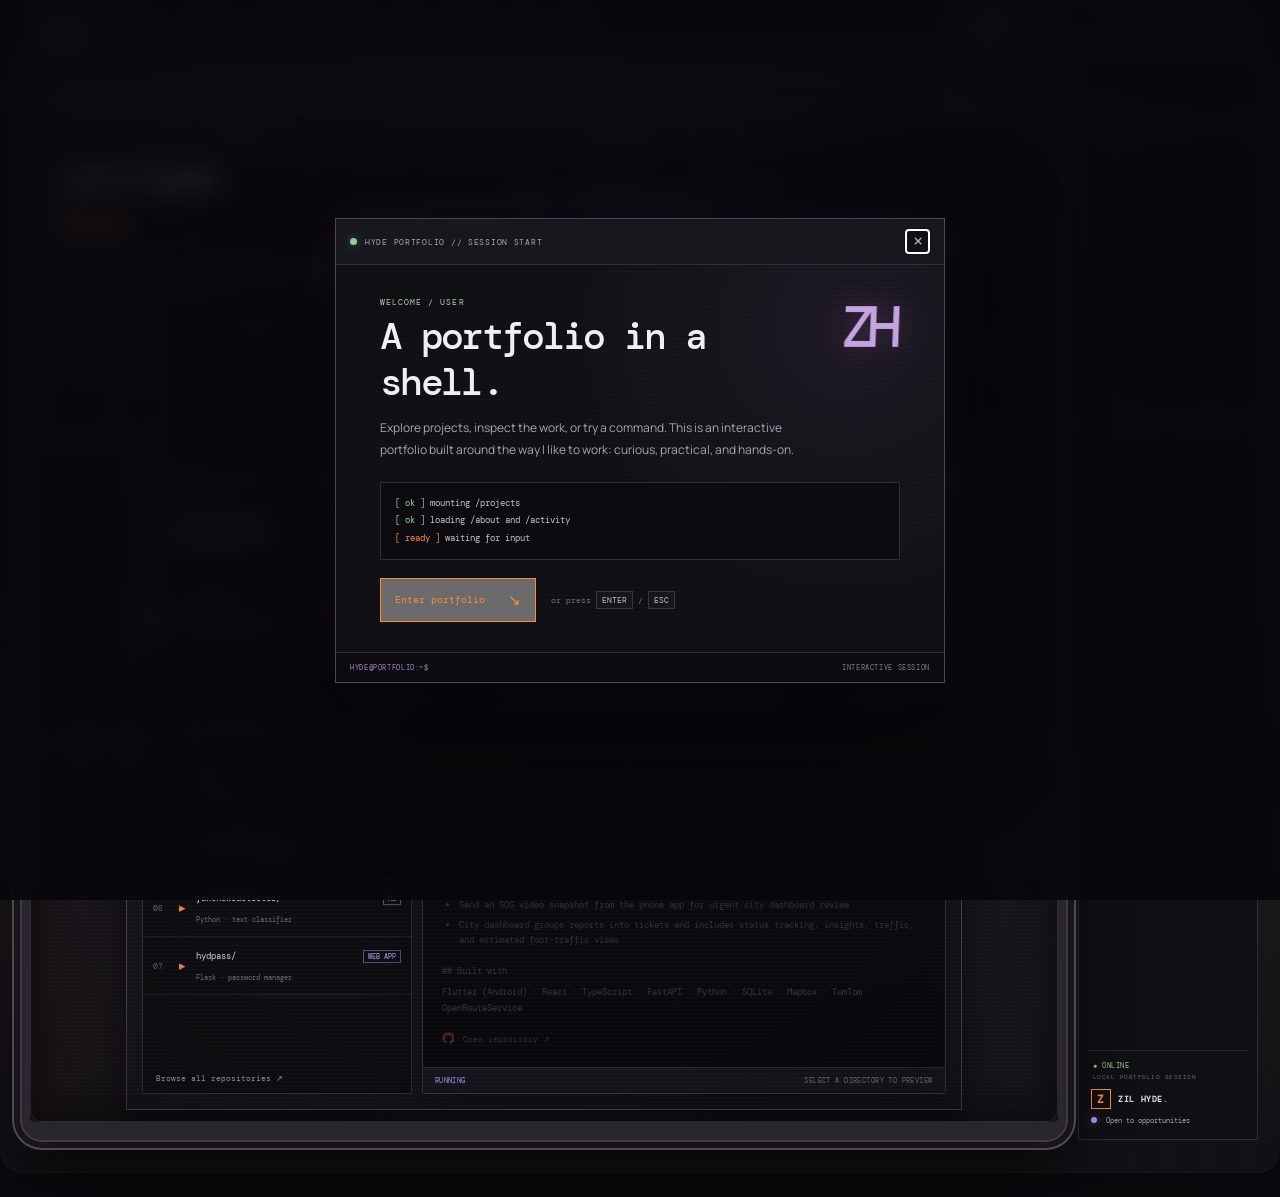
==== index.html @ 54b75648 "main rename to index for github pages" ====
<!doctype html>
<html lang="en" data-theme="dark">
<head>
  <meta charset="utf-8">
  <meta name="viewport" content="width=device-width, initial-scale=1">
  <meta name="theme-color" content="#0b0b0f">
  <meta name="description" content="Zil Hyde Buenaventura is a student software developer in the Philippines, building useful tools and thoughtful digital experiences.">
  <title>Zil Hyde Buenaventura</title>
  <link rel="icon" href="data:image/svg+xml,%3Csvg xmlns='http://www.w3.org/2000/svg' viewBox='0 0 100 100'%3E%3Crect width='100' height='100' rx='18' fill='%23ff8a3d'/%3E%3Ctext x='50' y='68' font-size='56' text-anchor='middle' font-family='Arial' font-weight='700' fill='%230b0b0f'%3EZ%3C/text%3E%3C/svg%3E">
  <link rel="preconnect" href="https://fonts.googleapis.com">
  <link rel="preconnect" href="https://fonts.gstatic.com" crossorigin>
  <script>try{const savedTheme=localStorage.getItem('hyde-theme');if(savedTheme==='light'||savedTheme==='dark')document.documentElement.dataset.theme=savedTheme;}catch{}</script>
  <link href="https://fonts.googleapis.com/css2?family=DM+Mono:wght@400;500&family=Manrope:wght@400;500;600;700;800&display=swap" rel="stylesheet">
  <link rel="stylesheet" href="styles.css">
  <script src="main.js" defer></script>
</head>
<body>
  <div class="grain" aria-hidden="true"></div>
  <div class="pointer-glow" aria-hidden="true"></div>
  <div class="custom-cursor cursor-outside" id="cursor-outside" aria-hidden="true"><span class="cursor-shape">+</span></div>
  <div class="custom-cursor cursor-inside" id="cursor-inside" aria-hidden="true"><span class="cursor-shape"></span></div>
  <div class="interaction-fx" id="interaction-fx" aria-hidden="true"></div>
  <section class="boot-overlay" id="boot-intro" hidden role="dialog" aria-modal="true" aria-labelledby="boot-title" aria-describedby="boot-copy">
    <div class="boot-card">
      <div class="boot-bar"><span><i></i> HYDE PORTFOLIO // SESSION START</span><button class="boot-close" type="button" data-dismiss-intro aria-label="Close intro">×</button></div>
      <div class="boot-body">
        <div class="boot-mark" aria-hidden="true">ZH</div>
        <p class="boot-overline">WELCOME / USER</p>
        <h1 id="boot-title">A portfolio in a shell.</h1>
        <p id="boot-copy">Explore projects, inspect the work, or try a command. This is an interactive portfolio built around the way I like to work: curious, practical, and hands-on.</p>
        <div class="boot-log" aria-live="polite"><p><span>[ ok ]</span> mounting /projects</p><p><span>[ ok ]</span> loading /about and /activity</p><p><span>[ ready ]</span> waiting for input</p></div>
        <div class="boot-actions"><button class="button button-primary" type="button" data-dismiss-intro>Enter portfolio <span class="arrow">↘</span></button><span>or press <kbd>ENTER</kbd> / <kbd>ESC</kbd></span></div>
      </div>
      <div class="boot-footer"><span>HYDE@PORTFOLIO:~$</span><span>INTERACTIVE SESSION</span></div>
    </div>
  </section>
  <main id="home">
    <div class="desktop-view" id="desktop-view" tabindex="0">
      <div class="desktop-dock">
        <div class="desktop-workspaces" role="group" aria-label="Desktop workspaces"><button type="button" class="desktop-workspace active" data-desktop-space="home" aria-keyshortcuts="1" aria-pressed="true">1 <span>HOME</span></button><button type="button" class="desktop-workspace" data-desktop-space="profile" aria-keyshortcuts="2" aria-pressed="false">2 <span>PROFILE</span></button><button type="button" class="desktop-workspace" data-desktop-space="contact" aria-keyshortcuts="3" aria-pressed="false">3 <span>CONTACT</span></button></div>
        <button class="shortcut-search" type="button" data-open-launcher aria-keyshortcuts="Space" aria-label="Search and open a window (Space)"><kbd>SPACE</kbd><span>SEARCH</span></button>
        <span class="desktop-key-hint" aria-label="Keyboard shortcuts: Space searches windows, arrow keys focus, Q closes, F toggles full-screen focus, comma changes theme, equals or plus widens, minus narrows">SPACE SEARCH · ARROWS FOCUS · Q CLOSE · F FULLSCREEN · , THEME · =/+ WIDTH</span>
        <div class="desktop-taskbar" id="desktop-taskbar" aria-label="Open windows"></div>
        <span class="desktop-clock"><span class="dock-led"></span> HYDE@PORTFOLIO</span>
      </div>
      <div class="desktop-layout">
        <div class="desktop-canvas" data-desktop-space="home" data-layout="overview" role="region" aria-label="Desktop screen. Use arrow keys to focus windows, Space to search, Q to close, F to focus, comma to change theme, and plus or minus to resize.">
          <section class="desktop-window window-home focused" data-window="home" data-space="home"><header class="window-bar"><span>▣ ~/about.txt</span><span class="window-controls"><button type="button" data-window-action="minimize" aria-label="Minimize home window">−</button><button type="button" data-window-action="close" aria-label="Close home window">×</button></span></header><div class="window-content" data-mount="home"></div></section>
          <section class="desktop-window window-terminal" data-window="terminal" data-space="home"><header class="window-bar"><span>▣ zsh — portfolio</span><span class="window-controls"><button type="button" data-window-action="minimize" aria-label="Minimize terminal window">−</button><button type="button" data-window-action="close" aria-label="Close terminal window">×</button></span></header><div class="window-content" data-mount="terminal"></div></section>
          <section class="desktop-window window-projects" data-window="projects" data-space="home"><header class="window-bar"><span>▣ ~/projects/</span><span class="window-controls"><button type="button" data-window-action="minimize" aria-label="Minimize projects window">−</button><button type="button" data-window-action="close" aria-label="Close projects window">×</button></span></header><div class="window-content" data-mount="projects"></div></section>
          <section class="desktop-window window-profile" data-window="profile" data-space="profile"><header class="window-bar"><span>▣ ~/education.log</span><span class="window-controls"><button type="button" data-window-action="minimize" aria-label="Minimize profile window">−</button><button type="button" data-window-action="close" aria-label="Close profile window">×</button></span></header><div class="window-content" data-mount="profile"></div><div class="window-content window-tools" data-mount="tools"></div></section>
          <section class="desktop-window window-activity" data-window="activity" data-space="profile"><header class="window-bar"><span>▣ github --activity</span><span class="window-controls"><button type="button" data-window-action="minimize" aria-label="Minimize activity window">−</button><button type="button" data-window-action="close" aria-label="Close activity window">×</button></span></header><div class="window-content" data-mount="activity"></div></section>
          <section class="desktop-window window-contact" data-window="contact" data-space="contact"><header class="window-bar"><span>▣ ./contact.sh</span><span class="window-controls"><button type="button" data-window-action="minimize" aria-label="Minimize contact window">−</button><button type="button" data-window-action="close" aria-label="Close contact window">×</button></span></header><div class="window-content contact-window-content"><div class="contact-screen"><div class="contact-screen-body"><p class="contact-prompt"><span>hyde@portfolio</span><b>:</b><i>~</i><b>$</b> ./contact.sh</p><span class="contact-label">GET IN TOUCH / 01</span><h2>Have something<br>in <em>mind?</em></h2><p class="contact-intro">Have a project, question, or opportunity in mind? Send me a note.</p><a class="contact-email" href="mailto:zillyhyde.games@gmail.com"><span class="contact-email-icon" aria-hidden="true">@</span><span><strong>Say hello</strong><small>zillyhyde.games@gmail.com</small></span><span class="contact-email-arrow" aria-hidden="true">↗</span></a><div class="contact-links"><a href="mailto:zillyhyde.games@gmail.com">EMAIL <span>↗</span></a><a href="https://github.com/Hyde12" target="_blank" rel="noreferrer">GITHUB <span>↗</span></a></div><div class="contact-status"><span><i></i> AVAILABLE FOR OPPORTUNITIES</span><span>PHILIPPINES · UTC+8</span></div></div></div></div></section>
          <section class="window-launcher" id="window-launcher" hidden role="dialog" aria-modal="true" aria-labelledby="launcher-title" aria-describedby="launcher-help"><div class="launcher-heading"><span id="launcher-title">OPEN WINDOW</span><button type="button" data-close-launcher aria-label="Close window search">×</button></div><label class="launcher-search-wrap"><span aria-hidden="true">⌕</span><input id="window-search" type="search" placeholder="Search windows…" autocomplete="off" aria-controls="launcher-options" aria-activedescendant=""></label><p class="launcher-help" id="launcher-help">Type to filter · ↑↓ select · Enter open · Esc close</p><div class="launcher-options" id="launcher-options" role="listbox" aria-label="Portfolio windows"></div><p class="launcher-shortcuts">ARROWS focus · Q close · F focus · , theme · +/- width</p></section>
          <canvas class="crt-refresh" id="crt-refresh" aria-hidden="true"></canvas>
        </div>
        <aside class="desktop-rail" aria-label="Session, windows, and settings"><div class="rail-heading">SESSION <span>3</span></div><div class="session-status"><i></i> hyde-portfolio <small>ACTIVE</small></div><div class="rail-heading">WINDOWS <span>6</span></div><button type="button" data-open-window="home">▤ about.txt</button><button type="button" data-open-window="terminal">▣ terminal</button><button type="button" data-open-window="projects">▸ projects/</button><button type="button" data-open-window="profile">▤ education.log</button><button type="button" data-open-window="activity">▤ activity.json</button><button type="button" data-open-window="contact">▤ contact.sh</button><div class="rail-heading settings-heading">SETTINGS</div><a class="wordmark rail-wordmark" href="#home" aria-label="Zil Hyde Buenaventura, home"><span class="wordmark-mark">Z</span><span>ZIL HYDE<span class="wordmark-dot">.</span></span></a><a class="availability rail-availability" href="mailto:zillyhyde.games@gmail.com"><span class="status-dot"></span> Open to opportunities</a><div class="rail-controls"><button class="replay-intro" id="replay-intro" type="button" aria-label="Replay portfolio intro"><span aria-hidden="true">↻</span><span>INTRO</span></button><button class="theme-toggle" id="theme-toggle" type="button" aria-label="Toggle light theme" aria-pressed="false"><span class="theme-toggle-icon" aria-hidden="true">◐</span><span class="theme-toggle-label">LIGHT</span></button></div><span class="rail-machine"><span>● ONLINE</span><small>LOCAL PORTFOLIO SESSION</small></span></aside>
      </div>
      <nav class="mobile-pane-dock desktop-mobile-dock" aria-label="Choose window and settings"><button type="button" data-open-window="home">HOME</button><button type="button" data-open-window="terminal">SHELL</button><button type="button" data-open-window="projects">WORK</button><button type="button" data-open-window="profile">ABOUT</button><button type="button" data-open-window="activity">GITHUB</button><button type="button" data-open-window="contact">CONTACT</button></nav>
    </div>

    <div id="content-bank" hidden>
    <section class="hero page-wrap">
      <div class="hero-copy">
        <div class="eyebrow"><span class="eyebrow-line"></span> STUDENT DEVELOPER <span class="eyebrow-sep">/</span> PHILIPPINES</div>
        <h1 class="hero-title" aria-label="I am Hyde. I build software, solve problems, and keep learning."><span>I am Hyde,</span><br><span>I <span class="typing-slot"><span class="typing-reserve" aria-hidden="true">solve practical problems</span><span class="rotating-phrase" aria-hidden="true"><span class="rotating-text">build software</span><span class="type-caret">▌</span></span></span></span></h1>
        <p class="hero-description">I’m a student developer in the Philippines, exploring different areas of software development. I work with Rust and web technologies, and contribute to Lakad, a safer walking project for Makati.</p>
        <div class="hero-actions"><a class="button button-primary" href="#work">Explore my work <span class="arrow">↘</span></a><a class="text-link" href="https://github.com/Hyde12" target="_blank" rel="noreferrer">GitHub profile <span>↗</span></a></div>
        <div class="hero-meta"><span>BASED IN THE PHILIPPINES</span><span class="meta-rule"></span><span>ALWAYS LEARNING<span class="blink">_</span></span></div>
      </div>
      <div class="hero-terminal" aria-label="Interactive portfolio terminal">
        <div class="terminal-titlebar"><span class="window-lights"><i></i><i></i><i></i></span><span>HYDE TERMINAL · click the prompt to type</span><span class="terminal-lock">●</span></div>
        <div class="terminal-content">
          <div class="interactive-terminal-output" id="terminal-output" role="log" aria-live="polite"><div class="terminal-entry"><p><span class="prompt">hyde@portfolio</span><span class="punct">:</span><span class="path">~</span><span class="punct">$</span> cat about.txt</p><pre>Zil Hyde Buenaventura
Student developer · Philippines
I build software across different areas, from Rust tools to collaborative projects like Lakad.</pre></div><div class="terminal-entry"><p><span class="prompt">hyde@portfolio</span><span class="punct">:</span><span class="path">~</span><span class="punct">$</span> help</p><pre>help                 show commands
ls [directory]      list files
cd &lt;directory&gt;      change directory
cat &lt;file&gt;          read a file
cargo run / npm run preview a project</pre></div></div>
          <form class="terminal-command-form" id="terminal-form"><label class="terminal-prompt" for="terminal-input"><span class="prompt">hyde@portfolio</span><span class="punct">:</span><span class="path" id="terminal-cwd">~</span><span class="punct">$</span></label><input id="terminal-input" name="command" type="text" aria-label="Terminal command" placeholder="try: ls projects" autocomplete="off" autocapitalize="off" spellcheck="false"><button type="submit">ENTER ↵</button></form>
          <div class="terminal-shortcuts"><span>TRY:</span><button type="button" data-terminal-command="ls projects">ls projects</button><button type="button" data-terminal-command="cat README.md">cat README.md</button></div>
          <div class="terminal-status"><span><i></i> READY FOR INPUT</span><span>SIMULATED SHELL · UTC+8</span></div>
        </div>
      </div>
      <div class="scroll-cue"><span class="scroll-line"></span> SCROLL TO EXPLORE</div>
    </section>

    <section class="work-section page-wrap" id="work">
      <div class="section-heading reveal"><div><div class="eyebrow"><span class="eyebrow-line"></span> FILE SYSTEM / WORK</div><h2>~/projects<span class="accent-period">/</span></h2></div><div class="section-count">07 ENTRIES</div></div>
      <div class="project-workspace reveal">
        <aside class="project-selector" aria-label="Project selector">
          <div class="selector-title"><span class="selector-command">$ ls ~/projects/</span><span>7 items</span></div>
          <button class="project-option selected" type="button" aria-pressed="true" data-project="Lakad" data-folder="lakad" data-command="cat README.md" data-kicker="WINNING TEAM PROJECT · SMART URBAN LIVING HACKATHON · OCT 6–7, 2026" data-summary="Built with Team Lakad Kinetic Development at iACADEMY MPH. Lakad makes walking around Makati safer and helps the city turn reports into trackable action." data-highlights="WINNER — Poland–Philippines IT Summit|Team Lakad Kinetic Development contributor|Compare Fastest, Walkable, and Accessible routes that avoid reported hazards and accessibility barriers|Report street hazards with a geotagged photo, direction, and note; the server blurs faces before saving|Send an SOS video snapshot from the phone app for urgent city dashboard review|City dashboard groups reports into tickets and includes status tracking, insights, traffic, and estimated foot-traffic views" data-stack="Flutter (Android) · React · TypeScript · FastAPI · Python · SQLite · Mapbox · TomTom · OpenRouteService" data-link="https://github.com/garcieee/LKD">
            <span class="option-index">01</span><span class="folder-icon">▸</span><span class="option-name">lakad/</span><span class="option-badge winner-badge">WINNER</span><small>team project · Makati</small>
          </button>
          <button class="project-option" type="button" aria-pressed="false" data-project="Gravily" data-folder="gravily-file-manager" data-command="cargo run" data-kicker="PERSONAL PROJECT · RUST / RATATUI" data-summary="A fast, keyboard-driven file manager designed to make common file operations feel at home in a terminal." data-highlights="Built in Rust using the Ratatui terminal UI library|Designed around keyboard-driven navigation|A practical exploration of terminal interfaces and file-system workflows" data-stack="Rust · Ratatui · Terminal UI" data-link="https://github.com/Hyde12/gravily-file-manager"><span class="option-index">02</span><span class="folder-icon">▸</span><span class="option-name">gravily-file-manager/</span><span class="option-badge purple-badge">TUI</span><small>Rust · terminal UI</small></button>
          <button class="project-option" type="button" aria-pressed="false" data-project="Game Boy Emulator" data-folder="gameboy-emulator" data-command="cargo run" data-kicker="PERSONAL PROJECT · RUST · 2026" data-summary="A hands-on study of the Game Boy through an emulator implementation, following CPU instructions and hardware timing." data-highlights="Implements the CPU fetch and decode cycle|Explores memory bus reads and writes, interrupts, and register behavior|Synchronizes hardware work through T-cycles" data-stack="Rust · Emulation · Computer Architecture" data-link="https://github.com/Hyde12/gameboy-emulator"><span class="option-index">03</span><span class="folder-icon">▸</span><span class="option-name">gameboy-emulator/</span><span class="option-badge red-badge">EMULATOR</span><small>Rust · CPU and hardware</small></button>
          <button class="project-option" type="button" aria-pressed="false" data-project="CHIP-8 Emulator" data-folder="chip8_emulator_rust" data-command="ls desktop/" data-kicker="PERSONAL PROJECT · RUST · 2026" data-summary="A small but complete emulator project, split into the CHIP-8 core and a desktop application." data-highlights="Separates emulator logic into a chip8_core module|Includes a desktop application|Includes ROMs for trying out the emulator" data-stack="Rust · Emulation · Desktop App" data-link="https://github.com/Hyde12/chip8_emulator_rust"><span class="option-index">04</span><span class="folder-icon">▸</span><span class="option-name">chip8_emulator_rust/</span><span class="option-badge red-badge">EMULATOR</span><small>Rust · CHIP-8 desktop app</small></button>
          <button class="project-option" type="button" aria-pressed="false" data-project="Linux Shell" data-folder="linux-shell-with-rust" data-command="cargo run" data-kicker="PERSONAL PROJECT · RUST · 2024" data-summary="A small command-line shell built from scratch in Rust." data-highlights="Built from scratch in Rust|A hands-on Linux shell project|Explores systems programming" data-stack="Rust · Linux · Systems Programming" data-link="https://github.com/Hyde12/linux-shell-with-rust"><span class="option-index">05</span><span class="folder-icon">▸</span><span class="option-name">linux-shell-with-rust/</span><span class="option-badge purple-badge">CLI</span><small>Rust · systems programming</small></button>
          <button class="project-option" type="button" aria-pressed="false" data-project="Fake News Detector" data-folder="fakenewsdetector" data-command="python app.py" data-kicker="PERSONAL PROJECT · PYTHON · 2024" data-summary="A small machine-learning experiment that classifies news text as potentially fake or real." data-highlights="Uses a Naive Bayes classifier|Learns from text data|Built as an introduction to practical machine learning" data-stack="Python · Naive Bayes · Text Classification" data-link="https://github.com/Hyde12/fakenewsdetector"><span class="option-index">06</span><span class="folder-icon">▸</span><span class="option-name">fakenewsdetector/</span><span class="option-badge purple-badge">ML</span><small>Python · text classifier</small></button>
          <button class="project-option" type="button" aria-pressed="false" data-project="HydPass" data-folder="hydpass" data-command="xdg-open https://hydpass.onrender.com" data-kicker="CS50 FINAL PROJECT · 2022" data-summary="An all-in-one password manager built as the final project for Harvard’s CS50 Introduction to Computer Science course." data-highlights="A full web application built with Flask|Stores and manages password entries|Created as a capstone to the CS50 course" data-stack="Python · Flask · SQL · HTML · CSS" data-link="https://hydpass.onrender.com/"><span class="option-index">07</span><span class="folder-icon">▸</span><span class="option-name">hydpass/</span><span class="option-badge purple-badge">WEB APP</span><small>Flask · password manager</small></button>
          <a class="all-repos" href="https://github.com/Hyde12?tab=repositories" target="_blank" rel="noreferrer">Browse all repositories <span>↗</span></a>
        </aside>
        <section class="project-console" aria-label="Project terminal preview">
          <div class="terminal-titlebar"><span class="window-lights"><i></i><i></i><i></i></span><span class="console-path">zsh — zil@portfolio: ~/projects/lakad</span><span class="terminal-lock">●</span></div>
          <div class="console-screen">
            <div class="console-command"><span class="prompt">zil@portfolio</span><span class="punct">:</span><span class="path">~/projects/lakad</span><span class="punct">$</span> <span class="typed-command">cat README.md</span><span class="command-caret">▌</span></div>
            <div class="console-readme" aria-live="polite">
              <p class="readme-kicker"># <span>WINNING TEAM PROJECT · SMART URBAN LIVING HACKATHON · OCT 6–7, 2026</span></p>
              <h3 class="readme-title">Lakad</h3>
              <p class="readme-summary">Built with Team Lakad Kinetic Development at iACADEMY MPH. Lakad makes walking around Makati safer and helps the city turn reports into trackable action.</p>
              <h4>## Highlights</h4><ul class="readme-highlights"><li>WINNER — Poland–Philippines IT Summit</li><li>Team Lakad Kinetic Development contributor</li><li>Compares Fastest, Walkable, and Accessible routes that avoid hazards and accessibility barriers</li><li>Geotagged reports, face blurring, and an SOS video flow</li><li>City dashboard groups reports into trackable tickets with insights and traffic views</li></ul>
              <h4>## Built with</h4><p class="readme-stack">Flutter (Android) · React · TypeScript · FastAPI · Python · SQLite · Mapbox · TomTom · OpenRouteService</p>
              <a class="readme-link" href="https://github.com/garcieee/LKD" target="_blank" rel="noreferrer"><svg class="github-link-icon" aria-hidden="true" viewBox="0 0 24 24"><path fill="currentColor" d="M12 .9a11.1 11.1 0 0 0-3.51 21.63c.55.1.76-.24.76-.54v-2.08c-3.1.67-3.76-1.32-3.76-1.32-.5-1.28-1.24-1.62-1.24-1.62-1.01-.69.08-.68.08-.68 1.12.08 1.71 1.15 1.71 1.15 1 .1.37 2.72 4.07 1.92.1-.72.39-1.21.7-1.49-2.47-.28-5.06-1.24-5.06-5.52 0-1.22.44-2.21 1.15-2.99-.12-.29-.5-1.42.11-2.95 0 0 .94-.3 3.05 1.14a10.6 10.6 0 0 1 5.55 0c2.11-1.44 3.05-1.14 3.05-1.14.61 1.53.23 2.66.11 2.95.72.78 1.15 1.77 1.15 2.99 0 4.29-2.6 5.24-5.08 5.52.4.35.75 1.03.75 2.08v3.09c0 .3.2.65.77.54A11.1 11.1 0 0 0 12 .9Z"/></svg> Open repository <span>↗</span></a>
            </div>
          </div>
          <div class="terminal-footer"><span class="console-status">READY</span><span>SELECT A DIRECTORY TO PREVIEW</span></div>
        </section>
      </div>
    </section>

    <section class="about-section page-wrap" id="about">
      <div class="section-heading reveal"><div><div class="eyebrow"><span class="eyebrow-line"></span> ABOUT / PROFILE</div><h2>~/about<span class="accent-period">/</span></h2></div><div class="section-count">WHOAMI</div></div>
      <div class="about-layout">
        <div class="about-copy reveal"><p class="about-lead">I’m a student developer who likes understanding how things work, then building something with it.</p><p>I’m studying software development at iACADEMY. My projects range from Rust tools to collaborative work like Lakad.</p><div class="education-terminal"><div class="mini-terminal-heading"><span>$ education --list</span><span>2 ITEMS</span></div><div class="education-line"><span class="timeline-date">2025 — NOW</span><div><h3>iACADEMY</h3><p>Senior High School · Software Development</p></div></div><div class="education-line"><span class="timeline-date">2022</span><div><h3>CS50’s Introduction to Computer Science</h3><p>Online course · Harvard University</p></div></div></div></div>
        <div class="github-preview reveal"><div class="github-top"><img class="github-avatar" src="https://avatars.githubusercontent.com/u/119173364?v=4" alt="Hyde12 GitHub profile picture" loading="lazy"><div><span class="github-label">$ github --activity --week</span><h3>Hyde12 <span>@Hyde12</span></h3></div><a href="https://github.com/Hyde12" target="_blank" rel="noreferrer">PROFILE ↗</a></div><div class="activity-panel"><div class="pinned-label"><span>PUBLIC CONTRIBUTIONS / DAY</span><span>LAST 7 DAYS</span></div><div class="activity-chart" id="github-chart" data-state="loading" role="img" aria-label="Loading GitHub public contributions over the past 7 days"><svg class="activity-graph" viewBox="0 0 680 182" aria-hidden="true"><g class="chart-grid"><path d="M78 24H660 M78 82H660 M78 140H660"/><path d="M78 24V140 M175 24V140 M272 24V140 M369 24V140 M466 24V140 M563 24V140 M660 24V140"/><path class="chart-y-axis" d="M78 24V140 M78 140H660"/></g><g class="chart-y-labels"><text x="68" y="28">—</text><text x="68" y="86">—</text><text x="68" y="144">0</text></g><polyline class="activity-line" points="78,140 175,140 272,140 369,140 466,140 563,140 660,140"/><g class="activity-points"><circle cx="78" cy="140" r="4"/><circle cx="175" cy="140" r="4"/><circle cx="272" cy="140" r="4"/><circle cx="369" cy="140" r="4"/><circle cx="466" cy="140" r="4"/><circle cx="563" cy="140" r="4"/><circle cx="660" cy="140" r="4"/></g><g class="chart-labels"><text x="78" y="170">—</text><text x="175" y="170">—</text><text x="272" y="170">—</text><text x="369" y="170">—</text><text x="466" y="170">—</text><text x="563" y="170">—</text><text x="660" y="170">—</text></g></svg><p class="activity-note" id="activity-note">Loading public contributions…</p></div><a class="github-more" href="https://github.com/users/Hyde12/contributions" target="_blank" rel="noreferrer">View GitHub contribution history <span>↗</span></a></div></div>
      </div>
      <div class="toolkit reveal"><div class="mini-terminal-heading"><span>$ tech --list</span><span>TOOLS I USE</span></div><div class="tech-groups"><div class="tech-group"><span class="tech-category">LANGUAGES</span><div class="tech-list"><span>Rust</span><span>Python</span><span>JavaScript</span><span>C++</span></div></div><div class="tech-group"><span class="tech-category">WEB & DATA</span><div class="tech-list"><span>React</span><span>HTML / CSS</span><span>Flask</span><span>SQL</span></div></div><div class="tech-group"><span class="tech-category">APPS & TOOLS</span><div class="tech-list"><span>Flutter</span><span>Godot</span><span>Ratatui</span><span>Git</span></div></div></div></div>
    </section>

    </div>
  </main>
</body>
</html>
---- styles.css ----
:root{color-scheme:dark;--bg:#0b0b0f;--panel:#111117;--panel-2:#17171f;--line:#2a2932;--text:#eeeef2;--muted:#a09eaa;--dim:#706e7b;--orange:#ff8a3d;--purple:#b295ff;--red:#ff5e68;--mono:"DM Mono",ui-monospace,SFMono-Regular,Consolas,monospace;--sans:"Manrope",system-ui,sans-serif;--wrap:1100px}
*{box-sizing:border-box}html{scroll-behavior:smooth;scroll-padding-top:85px}body{margin:0;background:var(--bg);color:var(--text);font:14px/1.7 var(--sans);overflow-x:hidden}a{color:inherit;text-decoration:none}button{font:inherit}.grain{position:fixed;inset:0;z-index:5;pointer-events:none;opacity:.018;background-image:url("data:image/svg+xml,%3Csvg viewBox='0 0 180 180' xmlns='http://www.w3.org/2000/svg'%3E%3Cfilter id='n'%3E%3CfeTurbulence type='fractalNoise' baseFrequency='.85' numOctaves='3' stitchTiles='stitch'/%3E%3C/filter%3E%3Crect width='100%25' height='100%25' filter='url(%23n)' opacity='.5'/%3E%3C/svg%3E")}.pointer-glow{position:fixed;z-index:0;left:50%;top:50%;width:440px;height:440px;border-radius:50%;pointer-events:none;background:radial-gradient(circle,rgba(255,138,61,.065),transparent 69%);transform:translate(-50%,-50%);opacity:0;transition:opacity .2s}.site-header,.page-wrap,.footer{position:relative;width:min(var(--wrap),calc(100% - 64px));margin-inline:auto}.site-header{height:76px;display:flex;align-items:center;justify-content:space-between;border-bottom:1px solid var(--line);z-index:6}.wordmark{display:flex;align-items:center;gap:9px;font-size:11px;font-weight:800;letter-spacing:.12em}.wordmark-mark{display:grid;place-items:center;width:26px;height:26px;border:1px solid var(--orange);color:var(--orange);font:700 14px var(--mono)}.wordmark-dot{color:var(--orange)}.main-nav{display:flex;gap:34px}.main-nav a,.availability{font:10px var(--mono);color:#aaa8b2;transition:color .15s}.main-nav a:hover,.availability:hover,.footer>a:last-child:hover{color:var(--orange)}.main-nav a span{color:#65626e;font-size:8px;margin-left:4px}.availability{display:flex;gap:9px;align-items:center}.status-dot{width:7px;height:7px;background:var(--purple);border-radius:50%;box-shadow:0 0 10px #b295ff70}
.hero{min-height:550px;padding:82px 0 90px;display:grid;grid-template-columns:1fr .83fr;gap:44px;align-items:center;position:relative}.hero-copy{z-index:1}.eyebrow{display:flex;align-items:center;gap:10px;color:var(--muted);font:9px var(--mono);letter-spacing:.1em}.eyebrow-line{width:20px;height:1px;background:var(--orange)}h1,h2,h3,p{margin-top:0}h1{margin:24px 0 20px;font:600 clamp(46px,6vw,72px)/1.1 var(--sans);letter-spacing:-.07em}h1 .accent-text{color:var(--orange)}.accent-period{color:var(--orange)}.hero-description{max-width:465px;font-size:14px;color:#aaa8b2;line-height:1.9}.hero-actions{display:flex;align-items:center;gap:24px;margin-top:27px}.button{display:inline-flex;align-items:center;gap:23px;padding:11px 14px;border:1px solid var(--orange);color:var(--orange);font:10px var(--mono);transition:background .15s,color .15s}.button:hover{background:var(--orange);color:var(--bg)}.arrow{font-size:15px}.text-link{font:10px var(--mono);color:#c5c3cc}.text-link span{color:var(--purple);margin-left:5px}.hero-meta{display:flex;align-items:center;gap:13px;margin-top:56px;color:#74717f;font:8px var(--mono);letter-spacing:.08em}.meta-rule{width:26px;height:1px;background:#484650}.blink{color:var(--orange);animation:blink 1s step-end infinite}@keyframes blink{50%{opacity:0}}
.hero-terminal,.project-console{overflow:hidden;border:1px solid #38343c;background:#0e0e13;box-shadow:0 16px 55px #0005}.terminal-titlebar{height:36px;padding:0 12px;display:flex;align-items:center;gap:11px;background:#19181f;border-bottom:1px solid #302e37;color:#96929f;font:9px var(--mono)}.terminal-titlebar>span:nth-child(2){flex:1;overflow:hidden;text-overflow:ellipsis;white-space:nowrap}.window-lights{display:flex;gap:5px}.window-lights i{width:7px;height:7px;border-radius:50%;background:var(--red)}.window-lights i:nth-child(2){background:var(--orange)}.window-lights i:nth-child(3){background:var(--purple)}.terminal-lock{color:var(--purple)}.terminal-content{padding:24px 22px 14px;font:11px/1.8 var(--mono);min-height:250px}.terminal-content p{margin:0 0 8px}.prompt{color:var(--purple)}.punct{color:#9b98a5;margin-inline:3px}.path{color:var(--orange)}.terminal-output{color:#c5c2cd;padding-left:14px;margin-bottom:17px!important}.cursor-block{color:var(--orange)}.terminal-status{display:flex;justify-content:space-between;border-top:1px solid #2a2830;margin-top:23px;padding-top:9px;color:#777480;font:8px var(--mono)}.terminal-status span:first-child{color:#b4a5d8}.terminal-status i{display:inline-block;width:6px;height:6px;border-radius:50%;background:var(--purple);margin-right:5px}.scroll-cue{position:absolute;bottom:28px;left:0;display:flex;align-items:center;gap:9px;color:#777480;font:8px var(--mono);letter-spacing:.1em}.scroll-line{height:20px;width:1px;background:var(--orange)}
.work-section,.about-section{padding:70px 0 82px;border-top:1px solid var(--line)}.section-heading{display:flex;align-items:end;justify-content:space-between}.section-heading h2{margin:12px 0 0;font:500 clamp(32px,4vw,44px)/1.2 var(--mono);letter-spacing:-.08em}.section-count{padding-bottom:6px;color:#7b7885;font:9px var(--mono)}.project-workspace{display:grid;grid-template-columns:minmax(265px,.83fr) minmax(0,1.35fr);gap:16px;margin-top:25px;align-items:stretch}.project-selector{border:1px solid #33303a;background:#101015;display:flex;flex-direction:column;min-width:0}.selector-title{display:flex;justify-content:space-between;padding:11px 13px;background:#18171e;border-bottom:1px solid #302d36;color:#ccc8d2;font:8px var(--mono);letter-spacing:.08em}.selector-title span{color:#777481}.project-option{position:relative;isolation:isolate;display:grid;grid-template-columns:22px 13px minmax(0,1fr) max-content;grid-template-rows:auto auto;align-items:center;gap:1px 4px;width:100%;min-height:58px;padding:8px 10px;border:0;border-bottom:1px solid #26242c;background:transparent;text-align:left;color:#c7c4ce;cursor:pointer;transition:background .15s,border-color .15s}.project-option:after{content:"";position:absolute;inset:0;z-index:-1;pointer-events:none;background:radial-gradient(220px circle at var(--mx,50%) var(--my,50%),#ff8a3d12,transparent 80%);opacity:0;transition:opacity .15s}.project-option:hover:after{opacity:1}.project-option:hover{background:#17151b}.project-option.selected{background:#1a171c;box-shadow:inset 2px 0 var(--orange)}.option-index{grid-row:1/3;color:#686572;font:8px var(--mono)}.selected .option-index{color:var(--orange)}.folder-icon{grid-row:1/3;color:var(--orange);font:13px var(--mono);transition:transform .15s}.project-option:hover .folder-icon{transform:translateX(2px)}.option-name{overflow:hidden;text-overflow:ellipsis;white-space:nowrap;font:9px var(--mono);color:#ddd9e3}.option-badge{padding:1px 4px;border:1px solid #844b40;color:#ff897b;font:7px var(--mono)}.project-option small{grid-column:3/5;overflow:hidden;text-overflow:ellipsis;white-space:nowrap;color:#777480;font:7px var(--mono)}.all-repos{margin-top:auto;padding:10px 13px;color:#aaa6b2;font:8px var(--mono)}.all-repos span{color:var(--purple)}.all-repos:hover{color:var(--orange)}
.project-console{min-width:0;display:flex;flex-direction:column}.console-path{max-width:calc(100% - 90px)}.console-screen{display:flex;flex:1;flex-direction:column;min-height:445px;max-height:600px;overflow:auto;font:10px/1.75 var(--mono)}.console-command{position:sticky;top:0;z-index:1;padding:11px 14px;background:#101015;border-bottom:1px solid #28262e;color:#d9d6df;overflow-wrap:anywhere}.typed-command{color:#ddd9e4}.command-caret{color:var(--orange);animation:blink .9s step-end infinite}.console-readme{padding:19px 19px 23px;opacity:1;transition:opacity .2s,transform .2s}.console-readme.is-printing{opacity:.25;transform:translateY(4px)}.readme-kicker{margin:0 0 7px;color:#888491;font:8px/1.7 var(--mono)}.readme-kicker span{color:var(--orange)}.readme-title{margin:0 0 8px;color:#f0edf3;font:500 20px var(--mono)}.readme-summary{margin:0 0 17px;color:#b7b3c0;font:10px/1.85 var(--mono)}.console-readme h4{margin:16px 0 7px;color:var(--purple);font:9px var(--mono)}.readme-highlights{display:grid;gap:5px;margin:0;padding-left:17px;color:#aaa6b2;font:9px/1.7 var(--mono)}.readme-highlights li::marker{color:var(--orange)}.readme-stack{margin:0;color:#d1a8ff;font:9px/1.8 var(--mono)}.readme-link{display:inline-block;margin-top:16px;color:var(--orange);font:8px var(--mono)}.readme-link span{color:var(--purple)}.readme-link:hover{color:#ffc094}.terminal-footer{display:flex;justify-content:space-between;gap:10px;padding:8px 12px;background:#17161d;border-top:1px solid #302d36;color:#777480;font:7px var(--mono)}.console-status{color:var(--purple)}
.about-section{padding-bottom:73px}.about-layout{display:grid;grid-template-columns:.9fr 1.1fr;gap:24px;margin-top:27px}.about-copy{padding:8px 4px}.about-lead{color:#e2dfe7;font-size:17px;line-height:1.55;letter-spacing:-.03em}.about-copy>p:not(.about-lead){color:#9d9aa5;font-size:11px;line-height:1.9}.education-terminal,.github-preview,.toolkit{border:1px solid #302d36;background:#101015}.education-terminal{margin-top:22px;padding:0 12px 3px}.mini-terminal-heading{display:flex;justify-content:space-between;padding:10px 2px;border-bottom:1px solid #2b2931;color:#aaa6b2;font:8px var(--mono)}.mini-terminal-heading span:first-child{color:var(--purple)}.mini-terminal-heading span:last-child{color:#777480}.education-line{display:grid;grid-template-columns:78px 1fr;gap:12px;padding:12px 2px;border-bottom:1px solid #26242c}.education-line:last-child{border-bottom:0}.timeline-date{color:var(--orange);font:8px var(--mono)}.education-line h3{margin:0 0 2px;color:#dedbe4;font-size:10px}.education-line p{margin:0;color:#85828d;font-size:8px}.github-preview{padding:14px 15px 5px}.github-top{display:flex;align-items:center;gap:10px}.github-mark{width:34px;height:34px;border:1px solid #57505f;border-radius:50%;display:grid;place-items:center;color:var(--purple);font:9px var(--mono)}.github-top>div{flex:1}.github-label{color:#888491;font:7px var(--mono);letter-spacing:.1em}.github-top h3{margin:1px 0 0;color:#e8e5ed;font:13px var(--mono)}.github-top h3 span{color:#86828f;font-size:9px}.github-top>a{color:var(--orange);font:7px var(--mono);white-space:nowrap}.github-bio{margin:12px 0;color:#a6a2ad;font:9px var(--mono)}.pinned-label{display:flex;justify-content:space-between;padding:8px 0;border-top:1px solid #2b2931;color:#85818e;font:7px var(--mono);letter-spacing:.07em}.pinned-label span{color:var(--purple)}.repo-preview{display:grid;grid-template-columns:18px minmax(0,1fr) max-content;gap:8px;align-items:center;padding:9px 2px;border-top:1px solid #25232a}.repo-preview:hover b{color:var(--orange)}.repo-icon{color:var(--purple);font-size:15px}.repo-preview b{display:block;overflow:hidden;text-overflow:ellipsis;color:#cfcbd5;font:8px var(--mono);transition:color .15s}.repo-preview small{display:block;overflow:hidden;text-overflow:ellipsis;white-space:nowrap;color:#777480;font:7px var(--mono)}.repo-preview i{color:#a09ba9;font:7px var(--mono);font-style:normal}.github-more{display:block;padding:9px 0;border-top:1px solid #25232a;color:#aaa6b2;font:7px var(--mono)}.github-more span{color:var(--orange)}.github-more:hover{color:var(--orange)}.toolkit{margin-top:16px;padding:0 14px 13px}.tech-list{display:flex;flex-wrap:wrap;gap:7px;padding-top:12px}.tech-list span{padding:5px 8px;border:1px solid #37323e;color:#b8b3c0;font:8px var(--mono);transition:border-color .15s,color .15s}.tech-list span:hover{border-color:var(--purple);color:#d1baff}
.contact-section{padding:0 0 20px}.contact-card{position:relative;padding:35px 38px;border:1px solid #36313c;background:#111015}.contact-card h2{margin:15px 0 20px;font-size:clamp(36px,5vw,53px);line-height:1.1;letter-spacing:-.065em;font-weight:600}.contact-card .accent-text{color:var(--orange)}.contact-links{position:absolute;right:30px;bottom:30px;display:flex;gap:18px;font:8px var(--mono);color:#aaa6b1}.contact-links span{color:var(--purple);margin-left:4px}.contact-links a:hover{color:var(--orange)}.footer{height:72px;display:flex;align-items:center;justify-content:space-between;color:#74717c}.footer>span,.footer>a:last-child{font:8px var(--mono);letter-spacing:.05em}.reveal{opacity:0;transform:translateY(12px);transition:opacity .55s ease,transform .55s ease}.reveal.is-visible{opacity:1;transform:none}
@media(max-width:900px){.project-workspace{grid-template-columns:minmax(220px,.78fr) minmax(0,1.22fr);gap:11px}.project-option{grid-template-columns:18px 12px minmax(0,1fr) max-content;padding-inline:8px}.option-name{font-size:8px}.project-option small{font-size:6px}.console-screen{min-height:465px}.about-layout{grid-template-columns:1fr 1fr;gap:16px}}
@media(max-width:680px){.site-header,.page-wrap,.footer{width:calc(100% - 36px)}.site-header{height:66px}.main-nav{gap:16px}.main-nav a{font-size:9px}.main-nav a span,.availability{display:none}.hero{display:flex;flex-direction:column;align-items:stretch;gap:30px;padding:62px 0 73px;min-height:0}.hero h1{font-size:clamp(45px,12vw,66px)}.hero-description{font-size:12px}.hero-meta{margin-top:36px}.terminal-content{min-height:0}.scroll-cue{bottom:22px}.work-section,.about-section{padding:54px 0 62px}.section-heading h2{font-size:29px}.section-count{font-size:8px}.project-workspace{grid-template-columns:1fr;gap:12px}.project-selector{max-height:340px;overflow:auto}.project-option{min-height:50px;grid-template-columns:20px 13px minmax(0,1fr) max-content;padding:7px 10px}.option-name{font-size:9px}.project-option small{font-size:7px}.project-console{min-height:0}.console-screen{min-height:410px;max-height:64vh}.terminal-footer{font-size:6px}.about-layout{grid-template-columns:1fr;gap:14px}.about-copy{padding:4px 1px}.about-lead{font-size:16px}.contact-card{padding:29px 22px;min-height:250px}.contact-card h2{font-size:42px}.contact-links{position:static;margin-top:25px}.footer{height:auto;min-height:76px;flex-wrap:wrap;gap:8px;padding:15px 0}.footer>span{order:3;width:100%;text-align:center;font-size:7px}.footer>a:last-child{font-size:8px}}
@media(prefers-reduced-motion:reduce){*,*::before,*::after{scroll-behavior:auto!important;animation-duration:.01ms!important;animation-iteration-count:1!important;transition-duration:.01ms!important}.reveal{opacity:1;transform:none}.pointer-glow{display:none}}

/* Interactive shell and profile details */
.hero-title .rotating-phrase{color:var(--orange)}
.type-caret{display:inline-block;margin-left:4px;color:var(--purple);font:500 .72em var(--mono);vertical-align:.08em;animation:blink .9s step-end infinite}
.interactive-terminal-output{max-height:164px;overflow:auto;scrollbar-color:#514154 #101015;scrollbar-width:thin}
.terminal-entry>p{margin:0 0 5px;overflow-wrap:anywhere}
.terminal-entry pre{margin:0 0 11px;padding-left:14px;color:#aaa6b2;font:10px/1.7 var(--mono);white-space:pre-wrap;overflow-wrap:anywhere}
.terminal-command-form{display:flex;align-items:center;gap:7px;padding:9px 0 7px;border-top:1px solid #2a2830}
.terminal-prompt{white-space:nowrap}
.terminal-command-form input{min-width:0;flex:1;padding:0;border:0;outline:0;background:transparent;color:#eeeaf2;font:10px var(--mono);caret-color:var(--orange)}
.terminal-command-form button,.terminal-shortcuts button{padding:3px 6px;border:1px solid #403944;background:#17151c;color:var(--orange);font:8px var(--mono);cursor:pointer;transition:border-color .15s,background .15s}
.terminal-command-form button:hover,.terminal-shortcuts button:hover{border-color:var(--orange);background:#211a1b}
.terminal-shortcuts{display:flex;align-items:center;gap:6px;flex-wrap:wrap;color:#777480;font:7px var(--mono)}
.terminal-shortcuts button{color:#aaa6b2}
.terminal-status{margin-top:12px}
.project-option{grid-template-columns:22px 13px minmax(0,1fr) max-content;grid-template-rows:auto auto}
.option-badge{justify-self:center;align-self:center;text-align:center;white-space:nowrap}
.purple-badge{border-color:#665187;color:#c3aaff}
.red-badge{border-color:#82414b;color:#ff8992}
.education-line{align-items:center}
.timeline-date{text-align:center;white-space:nowrap}
.github-avatar{width:36px;height:36px;flex:none;border:1px solid #514858;border-radius:50%;object-fit:cover}
.activity-panel{margin-top:12px;border-top:1px solid #2b2931}
.activity-panel .pinned-label{border-top:0}
.contribution-graph{display:block;width:100%;height:104px;object-fit:contain;object-position:center;background:#0c0c10;border:1px solid #28252d;padding:8px;color:#8b8793;font:8px var(--mono)}
.github-more{padding:10px 0}
.tech-groups{display:grid;grid-template-columns:repeat(3,minmax(0,1fr));gap:16px;padding-top:11px}
.tech-group{min-width:0}
.tech-category{display:block;margin-bottom:2px;color:#817d8a;font:7px var(--mono);letter-spacing:.09em}
.tech-group .tech-list{gap:5px;padding-top:6px}
.tech-group .tech-list span{padding:4px 7px;font-size:7px}
@media(max-width:900px){.tech-groups{grid-template-columns:repeat(2,minmax(0,1fr));gap:12px}.tech-group:last-child{grid-column:1/-1}.contribution-graph{height:88px}}
@media(max-width:680px){.terminal-prompt .prompt{display:none}.terminal-content{padding:18px 15px 12px}.interactive-terminal-output{max-height:145px}.terminal-entry pre{font-size:9px}.project-option{grid-template-columns:20px 13px minmax(0,1fr) max-content}.option-badge{font-size:6px}.education-line{grid-template-columns:74px 1fr}.timeline-date{font-size:7px}.tech-groups{grid-template-columns:1fr 1fr}.tech-group:last-child{grid-column:1/-1}.contribution-graph{height:96px}}
@media(max-width:380px){.tech-groups{grid-template-columns:1fr}.tech-group:last-child{grid-column:auto}.terminal-shortcuts{gap:4px}}

/* Theme toggle and the modern terminal palette */
body{background:var(--bg);color:var(--text)}
.theme-toggle{display:inline-flex;align-items:center;gap:7px;padding:6px 9px;border:1px solid var(--line);background:var(--panel);color:var(--muted);font:8px var(--mono);cursor:pointer;transition:border-color .15s,color .15s,background .15s}
.theme-toggle:hover,.theme-toggle:focus-visible{border-color:var(--orange);color:var(--orange);outline:none}
.theme-toggle-icon{color:var(--purple);font-size:13px;line-height:1}
.hero-title{max-width:100%;font-family:var(--sans);letter-spacing:-.065em}
.hero-title>span{display:inline-block;white-space:nowrap}
.hero-title .rotating-phrase{display:inline-block;width:17ch;min-width:17ch;white-space:nowrap;font:500 .62em var(--mono);letter-spacing:-.04em;color:var(--orange);vertical-align:.1em}
.type-caret{color:var(--purple)}
.hero-terminal{position:relative;z-index:1}
.terminal-titlebar{font:9px var(--mono)}
.terminal-content{background:#0e0e13;color:#c5c2cd}
.terminal-entry pre{color:#aaa6b2}
.terminal-command-form{border-color:#34313b}
.terminal-command-form:focus-within{outline:1px solid var(--purple);outline-offset:2px}
.terminal-command-form input::placeholder{color:#777480;opacity:1}
.terminal-command-form button{white-space:nowrap}
.project-workspace{position:relative;z-index:1}
.project-console{position:relative}
.activity-chart{min-height:150px;padding:6px 8px;background:#0e0e13;border:1px solid #302d36}
.activity-graph{display:block;width:100%;height:130px;overflow:visible}
.chart-grid path{fill:none;stroke:#35313c;stroke-width:1;stroke-dasharray:3 5}
.activity-line{fill:none;stroke:var(--orange);stroke-width:3;stroke-linecap:round;stroke-linejoin:round;filter:drop-shadow(0 0 3px #ff8a3d77)}
.activity-points circle{fill:var(--purple);stroke:#17141c;stroke-width:2}
.chart-labels text{fill:#a09ba9;font:10px var(--mono);text-anchor:middle}
.activity-note{margin:0 0 4px;color:#c9c4ce;text-align:center;font:8px var(--mono)}
.footer{color:var(--muted)}
html[data-theme="light"]{color-scheme:light;--bg:#f2f0ec;--panel:#fffefa;--panel-2:#e9e6e0;--line:#d6d1c9;--text:#24232a;--muted:#5d5a63;--dim:#77727d;--orange:#b85d2d;--purple:#70559a;--red:#b74654}
html[data-theme="light"] body{background:var(--bg);color:var(--text)}
html[data-theme="light"] .site-header{border-color:var(--line)}
html[data-theme="light"] .wordmark{color:var(--text)}
html[data-theme="light"] .wordmark-mark{background:var(--panel);border-color:var(--line)}
html[data-theme="light"] .main-nav a,html[data-theme="light"] .availability{color:var(--muted)}
html[data-theme="light"] .main-nav a:hover,html[data-theme="light"] .availability:hover{color:var(--orange)}
html[data-theme="light"] .hero-title{color:var(--text)}
html[data-theme="light"] .hero-description{color:var(--muted)}
html[data-theme="light"] .hero-meta{color:var(--dim)}
html[data-theme="light"] .eyebrow{color:var(--muted)}
html[data-theme="light"] .button,html[data-theme="light"] .text-link{background:var(--panel);border-color:var(--line);color:var(--orange)}
html[data-theme="light"] .button:hover,html[data-theme="light"] .text-link:hover{background:var(--panel-2);border-color:var(--orange);color:var(--text)}
html[data-theme="light"] .work-section,html[data-theme="light"] .about-section{background:var(--panel);border-color:var(--line)}
html[data-theme="light"] .section-heading h2{color:var(--text)}
html[data-theme="light"] .section-count{color:var(--dim)}
html[data-theme="light"] .project-selector,html[data-theme="light"] .education-terminal,html[data-theme="light"] .github-preview,html[data-theme="light"] .toolkit{background:var(--panel);border-color:var(--line)}
html[data-theme="light"] .selector-title{background:var(--panel-2);border-color:var(--line);color:var(--text)}
html[data-theme="light"] .selector-title span{color:var(--muted)}
html[data-theme="light"] .project-option{border-color:var(--line);color:var(--text)}
html[data-theme="light"] .project-option:hover{background:var(--panel-2)}
html[data-theme="light"] .project-option.selected{background:#eee8f5;box-shadow:inset 2px 0 var(--purple)}
html[data-theme="light"] .option-name{color:var(--text)}
html[data-theme="light"] .project-option small{color:var(--muted)}
html[data-theme="light"] .option-index{color:var(--dim)}
html[data-theme="light"] .all-repos{border-color:var(--line);color:var(--muted)}
html[data-theme="light"] .about-lead,html[data-theme="light"] .education-line h3{color:var(--text)}
html[data-theme="light"] .about-copy>p:not(.about-lead),html[data-theme="light"] .education-line p{color:var(--muted)}
html[data-theme="light"] .mini-terminal-heading,html[data-theme="light"] .education-line{border-color:var(--line);color:var(--muted)}
html[data-theme="light"] .github-top h3{color:var(--text)}
html[data-theme="light"] .github-label,html[data-theme="light"] .github-top h3 span{color:var(--muted)}
html[data-theme="light"] .activity-panel,html[data-theme="light"] .github-more{border-color:var(--line)}
html[data-theme="light"] .github-more{color:var(--muted)}
html[data-theme="light"] .activity-panel .pinned-label{color:var(--muted)}
html[data-theme="light"] .tech-group .tech-list span{background:var(--panel-2);border-color:var(--line);color:var(--text)}
html[data-theme="light"] .contact-card{background:var(--panel);border-color:var(--line);color:var(--text)}
html[data-theme="light"] .contact-card h2{color:var(--text)}
html[data-theme="light"] .contact-links{color:var(--muted)}
html[data-theme="light"] .footer{border-color:var(--line);color:var(--muted)}
html[data-theme="light"] .footer>a:last-child{border-color:var(--line);color:var(--muted)}
html[data-theme="light"] .pointer-glow{background:radial-gradient(circle,rgba(184,93,45,.07),transparent 69%)}
@media(max-width:900px){.hero-title{font-size:clamp(36px,5.2vw,50px)}}
@media(max-width:680px){.site-header,.page-wrap,.footer{width:calc(100% - 36px)}.site-header{gap:8px}.main-nav{gap:12px}.theme-toggle{padding:5px 6px}.theme-toggle-label{font-size:7px}.hero h1.hero-title{font-size:clamp(26px,8vw,36px)}.hero-title .rotating-phrase{width:17ch;min-width:17ch;font-size:.56em}.hero-description{font-size:12px}.hero-meta{margin-top:24px}}
@media(max-width:480px){.wordmark>span:last-child{display:none}.main-nav{gap:5px}.main-nav a{padding-inline:5px;font-size:8px}.theme-toggle-label{display:none}}

/* Shell details: path prompts, command output, and a little cursor depth. */
body{background-image:radial-gradient(ellipse at 50% -18%,#50344826,transparent 52%),linear-gradient(#ffffff04 1px,transparent 1px),linear-gradient(90deg,#ffffff04 1px,transparent 1px);background-size:auto,36px 36px,36px 36px;background-attachment:fixed}
.site-header{font-family:var(--mono)}
.site-header::before{content:"~/portfolio";margin-right:auto;color:var(--dim);font:9px var(--mono);letter-spacing:.03em;order:0}
.wordmark{order:1}.main-nav{order:2}.theme-toggle{order:3}.availability{order:4}
.wordmark-mark{font-family:var(--mono)}
.hero-terminal,.project-console,.project-selector,.education-terminal,.github-preview,.toolkit,.contact-card{border-radius:2px}
.hero-terminal{transform:perspective(1100px) rotateX(var(--tilt-x,0deg)) rotateY(var(--tilt-y,0deg));transform-style:preserve-3d;transition:transform .16s ease-out,border-color .2s,box-shadow .2s;border-color:#46404d;box-shadow:0 20px 65px #0008,0 0 0 1px #ff8a3d0a}
.hero-terminal::after{content:"";position:absolute;inset:36px 0 0;z-index:0;pointer-events:none;background:radial-gradient(400px circle at var(--spot-x,50%) var(--spot-y,45%),#b88aff0b,transparent 70%),repeating-linear-gradient(0deg,#ffffff03 0 1px,transparent 1px 4px);opacity:.72}
.hero-terminal:hover{border-color:#70577e;box-shadow:0 24px 72px #0009,0 0 36px #9c73cf12}
.hero-terminal>*{position:relative;z-index:1}
.terminal-titlebar{height:39px;background:#17151c;color:#a9a4b2;letter-spacing:.04em}
.window-lights{display:none}
.terminal-titlebar::before{content:">_";color:var(--orange);font:500 11px var(--mono)}
.terminal-lock{font-size:8px;color:#8fce98!important}
.terminal-content{background:linear-gradient(135deg,#101014,#0c0c10 65%);}
.terminal-content::selection,.console-screen::selection{background:#8d65ae;color:#fff}
.terminal-entry>p{color:#e0dce5}
.terminal-entry pre{border-left:1px solid #403746;margin-left:3px;padding-left:12px}
.terminal-prompt .prompt,.terminal-entry .prompt{color:#a980cf}
.terminal-status{letter-spacing:.07em}
.terminal-status span:first-child{color:#9bd39f}
.terminal-status i{background:#83ca91;box-shadow:0 0 8px #83ca9180}
.terminal-command-form{border-top:1px dashed #3a3440}
.terminal-command-form input{height:24px}
.terminal-command-form input:focus{outline:none}
.terminal-command-form:focus-within{outline:1px solid #8662a5;background:#ffffff05}
.terminal-command-form button{padding:5px 9px;background:#211a25;font-weight:500;letter-spacing:.04em}
.terminal-shortcuts{margin-top:9px}
.terminal-shortcuts::before{content:"$";color:#a980cf}
.hero-title{font-size:clamp(44px,5.6vw,68px);letter-spacing:-.075em}
.hero-title>span{line-height:1.02}
.typing-slot{display:inline-grid;grid-template-areas:"typing";vertical-align:baseline;white-space:nowrap;letter-spacing:inherit}
.typing-slot .rotating-phrase,.typing-slot .typing-reserve{grid-area:typing;display:block;width:max-content;min-width:0;white-space:nowrap;font:inherit;letter-spacing:inherit;vertical-align:baseline}
.typing-slot .rotating-phrase{color:var(--orange)}
.typing-slot .typing-reserve{visibility:hidden;pointer-events:none}
.type-caret{font-size:.7em;vertical-align:.05em}
.section-heading h2::before{content:"$ cd ";color:var(--dim);font-size:.49em;letter-spacing:-.06em;vertical-align:.15em}
.selector-title{background:#18161c}
.selector-command{color:#b99bd2}
.project-selector{background:#101014}
.project-option.selected{background:#201b23}
.project-option.selected .folder-icon{color:#9bd39f}
.project-option:hover .option-name{color:#fff}
.console-screen{position:relative;background:linear-gradient(#100f14,#0b0b0f);scrollbar-color:#514154 #101015;scrollbar-width:thin}
.console-command{border-bottom:1px dashed #3a3440;color:#d9d4e0}
.console-command::before{content:"$ ";color:#a980cf}
.readme-kicker{letter-spacing:.04em}
.terminal-footer{letter-spacing:.06em}
.chart-grid path{stroke:#36323d}
.chart-grid .chart-y-axis{stroke:#8b8295;stroke-dasharray:none;stroke-width:1.25}
.chart-y-labels text{fill:#aaa3b2;font:10px var(--mono);text-anchor:end}
.activity-graph{height:144px}
.activity-chart{background:linear-gradient(135deg,#101014,#0c0c10)}
.activity-chart[data-state="loading"] .activity-graph{opacity:.28}
.activity-chart[data-state="unavailable"] .activity-graph{display:none}
.activity-chart[data-state="unavailable"] .activity-note{display:grid;min-height:138px;place-items:center;padding:12px}
.activity-points circle{stroke:#0c0c10}
.mini-terminal-heading span:first-child::before{content:"> ";color:var(--orange)}
.education-terminal,.github-preview,.toolkit{box-shadow:0 10px 32px #0002}
.contact-card::before{content:"$ ./contact.sh";display:block;color:var(--dim);font:9px var(--mono)}
html[data-theme="light"] body{background-image:radial-gradient(ellipse at 50% -18%,#8c5e7730,transparent 52%),linear-gradient(#2a242008 1px,transparent 1px),linear-gradient(90deg,#2a242008 1px,transparent 1px)}
html[data-theme="light"] .site-header::before{color:var(--muted)}
html[data-theme="light"] .project-option.selected{background:#eee8f5}
html[data-theme="light"] .project-option:hover .option-name{color:var(--text)}
@media(max-width:900px){.site-header::before{display:none}.hero-title{font-size:clamp(36px,5.2vw,50px)}}
@media(max-width:680px){.hero-title{font-size:clamp(26px,8vw,36px)}.hero-title>span{line-height:1.08}.typing-slot .rotating-phrase,.typing-slot .typing-reserve{font-size:inherit}.activity-graph{height:128px}.hero-terminal{transform:none!important;transition:none}.hero-terminal::after{opacity:.28}}
@media(prefers-reduced-motion:reduce){.hero-terminal{transform:none!important}}

/* First-run shell session, replayable from the header. */
[hidden]{display:none!important}
body.intro-open{overflow:hidden}
.header-tools{order:3;display:flex;align-items:center;gap:9px;flex:none}
.theme-toggle{min-height:36px;min-width:82px;justify-content:center;gap:8px;padding:7px 12px;border-radius:3px;font-size:9px;letter-spacing:.06em}
.theme-toggle-icon{font-size:15px}
.replay-intro{display:inline-flex;align-items:center;gap:5px;min-height:36px;padding:7px 9px;border:1px solid transparent;background:transparent;color:var(--dim);font:8px var(--mono);letter-spacing:.08em;cursor:pointer;transition:color .16s,border-color .16s,background .16s}
.replay-intro>span:first-child{color:var(--purple);font-size:14px}
.replay-intro:hover,.replay-intro:focus-visible{border-color:var(--line);background:var(--panel);color:var(--text);outline:none}
.site-header .availability{order:4;white-space:nowrap}
.boot-overlay{position:fixed;inset:0;z-index:100;display:grid;place-items:center;padding:24px;background:#07070bd9;backdrop-filter:blur(12px);opacity:0;transition:opacity .28s ease}
.boot-overlay.is-active{opacity:1}
.boot-card{width:min(610px,100%);overflow:hidden;border:1px solid #514658;background:#101014;box-shadow:0 30px 110px #000a,0 0 60px #a875c019;transform:perspective(1000px) rotateX(4deg) translateY(18px) scale(.98);transition:transform .42s cubic-bezier(.2,.8,.2,1);}
.is-active .boot-card{transform:perspective(1000px) rotateX(0) translateY(0) scale(1)}
.boot-bar,.boot-footer{display:flex;align-items:center;justify-content:space-between;gap:12px;padding:10px 14px;background:#19171e;color:#aaa4b1;font:8px var(--mono);letter-spacing:.09em}
.boot-bar{border-bottom:1px solid #332d39}
.boot-bar>span{display:flex;align-items:center;gap:8px}
.boot-bar i{width:7px;height:7px;border-radius:50%;background:#88cf99;box-shadow:0 0 10px #88cf9970}
.boot-close{width:25px;height:25px;border:1px solid #46404d;background:#111015;color:#bbb5c1;font:17px/1 var(--mono);cursor:pointer}
.boot-close:hover{border-color:var(--orange);color:var(--orange)}
.boot-body{position:relative;padding:32px clamp(22px,6vw,44px) 30px;overflow:hidden}
.boot-body::after{content:"";position:absolute;inset:0;z-index:0;pointer-events:none;background:repeating-linear-gradient(0deg,#ffffff04 0 1px,transparent 1px 4px),radial-gradient(400px circle at 84% 16%,#a977c814,transparent 72%)}
.boot-body>*{position:relative;z-index:1}
.boot-mark{float:right;margin:1px 4px 16px 24px;color:#c6a3e0;font:500 clamp(36px,7vw,58px)/1 var(--mono);letter-spacing:-.12em;text-shadow:0 0 30px #a977c950;transform:rotateY(-18deg) rotateX(7deg);animation:boot-float 4s ease-in-out infinite}
.boot-overline{margin:0 0 7px;color:#a9d6ae;font:8px var(--mono);letter-spacing:.13em}
.boot-body h1{max-width:450px;margin:0;color:#f1edf5;font:500 clamp(25px,5vw,38px)/1.2 var(--mono);letter-spacing:-.07em}
.boot-body>p:not(.boot-overline){max-width:450px;margin:12px 0 22px;color:#aaa5b1;font-size:12px;line-height:1.8}
.boot-log{clear:both;padding:12px 14px;border:1px solid #302b36;background:#0c0c10;color:#c8c2cf;font:9px/1.9 var(--mono)}
.boot-log p{margin:0}
.boot-log p span{color:#97cf9d}
.boot-log p:last-child span:first-child{color:var(--orange)}
.boot-actions{display:flex;align-items:center;gap:15px;margin-top:18px}
.boot-actions>span{color:#77717f;font:8px var(--mono)}
.boot-actions kbd{padding:3px 5px;border:1px solid #3c3642;background:#18161d;color:#c2bbc9;font:8px var(--mono)}
.boot-footer{border-top:1px solid #302b36;background:#0c0c10;color:#817b89;font-size:7px}
.boot-footer span:first-child{color:#a980cf}
.hero-title{min-height:2.08em;}
.hero-title>span:last-child{min-height:1.04em}
.typing-slot{inline-size:max-content;min-inline-size:0;min-height:1em;grid-template-columns:max-content;vertical-align:baseline}
.typing-slot .rotating-phrase,.typing-slot .typing-reserve{grid-column:1;grid-row:1;align-self:start;line-height:1.04;}
.hero-title .type-caret{vertical-align:.04em;}
.project-console,.github-preview{transform:perspective(1500px) rotateX(var(--tilt-x,0deg)) rotateY(var(--tilt-y,0deg));transform-style:preserve-3d;transition:transform .2s ease-out,box-shadow .2s;}
.project-console{background:radial-gradient(320px circle at var(--spot-x,50%) var(--spot-y,20%),#a977c80d,transparent 75%)}
.github-preview{background-image:radial-gradient(340px circle at var(--spot-x,50%) var(--spot-y,20%),#a977c80c,transparent 78%)}
.activity-points circle{transition:r .2s,filter .2s;}
.activity-points circle:hover{r:6px;filter:drop-shadow(0 0 5px #ff8a3d);}
html[data-theme="light"] .boot-overlay{background:#17131fc7}
html[data-theme="light"] .boot-card{border-color:#645773}
@media(max-width:900px){.site-header .availability{display:none}}
@media(max-width:680px){.site-header{gap:10px}.header-tools{gap:5px}.theme-toggle{min-width:72px;padding-inline:9px}.replay-intro{gap:0;padding-inline:7px}.site-header::before{display:none}.site-header .availability{display:none}.project-console,.github-preview{transform:none!important;transition:none}}
@media(max-width:480px){.site-header{gap:4px}.wordmark>span:last-child{display:none}.main-nav{gap:3px}.main-nav a{padding-inline:5px;font-size:8px}.main-nav a span{display:none}.header-tools{gap:3px}.replay-intro{width:34px;justify-content:center}.replay-intro>span:last-child,.theme-toggle-label{display:none}.theme-toggle{min-width:38px;width:38px;padding:5px}.theme-toggle-icon{font-size:17px}.boot-body{padding-block:25px 23px}.boot-mark{font-size:34px;margin-right:0}}
@media(prefers-reduced-motion:reduce){.boot-overlay,.boot-card,.project-console,.github-preview{transition:none!important;transform:none!important}.boot-mark{animation:none}}

/* Keep the animated phrase intrinsic to its longest word group. */
.hero{grid-template-columns:minmax(0,1fr) minmax(0,.83fr)}
.hero-copy{min-width:0}
.hero-title{font-size:clamp(44px,5.4vw,64px)}
.typing-slot{inline-size:max-content;min-inline-size:0;grid-template-columns:max-content}
.typing-slot .typing-reserve{width:max-content;min-width:0}

/* Give the top bar a deliberate three-part layout and room around its controls. */
.site-header{width:min(1200px,calc(100% - 48px));height:84px;gap:24px}
.site-header::before{display:none}
.wordmark{flex:none}
.main-nav{gap:clamp(18px,3vw,34px);white-space:nowrap}
.header-tools{gap:12px;margin-left:auto}
.theme-toggle{min-width:108px;min-height:40px;padding-inline:15px;font-size:9px}
.replay-intro{min-width:78px;min-height:40px;justify-content:center;padding-inline:11px}
.site-header .availability{margin-left:4px}
@media(max-width:900px){.site-header{width:calc(100% - 48px);height:78px;gap:18px}.site-header .availability{display:none}.header-tools{margin-left:0}}
@media(max-width:680px){.hero{grid-template-columns:1fr}.hero-title{font-size:clamp(26px,8vw,36px)}.typing-slot{grid-template-columns:max-content}.site-header{height:72px;gap:14px}.main-nav{gap:16px}.header-tools{gap:8px}.theme-toggle{min-width:96px;min-height:38px;padding-inline:12px}.replay-intro{min-width:70px;min-height:38px}.hero-terminal{margin-inline:0}}
@media(max-width:600px){.site-header{width:calc(100% - 36px);gap:10px}.wordmark>span:last-child{display:none}.main-nav{gap:12px}.main-nav a{font-size:9px}.header-tools{gap:6px}.replay-intro{min-width:38px;width:38px;padding-inline:5px}.replay-intro>span:last-child{display:none}.theme-toggle{min-width:84px;width:auto;padding-inline:10px}}
@media(max-width:420px){.site-header{gap:7px}.main-nav{gap:7px}.main-nav a{padding-inline:3px;font-size:8px}.theme-toggle{min-width:39px;width:39px;padding:5px}.theme-toggle-label{display:none}.theme-toggle-icon{font-size:17px}.header-tools{gap:4px}.replay-intro{width:34px;min-width:34px}}

/* The hidden longest phrase owns the width; typed characters never enter layout flow. */
.hero-title{height:2.08em;min-height:0;line-height:1.04;}
.hero-title>span{line-height:1.04;}
.hero-title>span:last-child{height:1.04em;min-height:0;}
.typing-slot{position:relative;display:inline-block;inline-size:auto;min-inline-size:0;height:1.04em;vertical-align:baseline;white-space:nowrap;line-height:1.04;}
.typing-slot .typing-reserve{position:static;display:inline-block;visibility:hidden;width:auto;min-width:0;white-space:nowrap;font:inherit;letter-spacing:inherit;line-height:inherit;}
.typing-slot .rotating-phrase{position:absolute;left:0;top:0;display:block;width:max-content;min-width:0;white-space:nowrap;font:inherit;letter-spacing:inherit;line-height:inherit;}

/* TUIOS-inspired workspace and window-manager layouts. */
#home{width:100%;max-width:none;margin:0;padding:0 0 24px}
.mode-dock{position:sticky;top:0;z-index:12;display:flex;align-items:center;justify-content:space-between;gap:16px;min-height:52px;padding:7px max(24px,calc((100% - 1200px)/2));border-bottom:1px solid #393440;background:#111015ed;backdrop-filter:blur(16px);font:9px var(--mono);color:#aaa4b1}
.dock-identity{display:flex;align-items:center;gap:9px;white-space:nowrap;color:#ded9e4;letter-spacing:.06em}
.dock-led,.workspace-clock .dock-led,.desktop-clock .dock-led{width:7px;height:7px;border-radius:50%;background:#8ed49a;box-shadow:0 0 8px #8ed49a70}
.dock-version{color:#726c79}
.mode-switch{display:flex;align-items:center;gap:3px;padding:3px;border:1px solid #38323f;background:#0b0b0f}
.mode-switch button{display:flex;align-items:center;gap:7px;min-height:30px;padding:0 12px;border:0;background:transparent;color:#88818e;font:8px var(--mono);letter-spacing:.08em;cursor:pointer;white-space:nowrap}
.mode-switch button span{color:#9f80c0;font-size:13px}
.mode-switch button[aria-selected="true"]{background:#28212d;color:#f1ebf5;box-shadow:inset 0 -2px var(--orange)}
.mode-switch button:focus-visible,.workspace-tab:focus-visible,.desktop-workspace:focus-visible,.mobile-pane-dock button:focus-visible{outline:1px solid var(--orange);outline-offset:2px}
.dock-hint{color:#6f6977;font-size:7px;letter-spacing:.07em}
.mode-view{width:min(1500px,100%);margin:0 auto;padding:0 22px}
.mode-view[hidden]{display:none!important}
.workspace-dock,.desktop-dock{position:sticky;top:52px;z-index:10;display:flex;align-items:center;justify-content:space-between;gap:14px;min-height:48px;padding:7px 12px;border-bottom:1px solid #302b36;background:#17151bed;backdrop-filter:blur(14px)}
.workspace-tabs,.desktop-workspaces{display:flex;align-items:center;gap:4px}
.workspace-tab,.desktop-workspace{display:flex;align-items:center;gap:9px;min-height:30px;padding:0 10px;border:1px solid transparent;background:transparent;color:#817b89;font:8px var(--mono);cursor:pointer}
.workspace-tab:first-child,.desktop-workspace:first-child{color:#aaa3b1}
.workspace-tab span,.desktop-workspace span{color:#bcb5c5}
.workspace-tab.active,.desktop-workspace.active{border-color:#45394e;background:#211c26;color:#d5bae8}
.workspace-tab.active:first-letter,.desktop-workspace.active:first-letter{color:var(--orange)}
.workspace-clock,.desktop-clock{display:flex;align-items:center;gap:8px;color:#8a8490;font:8px var(--mono);letter-spacing:.04em;white-space:nowrap}
.workspace-clock #workspace-clock{color:#c8c2ce;margin-left:5px}
.workspace-body{display:grid;grid-template-columns:180px minmax(0,1fr);gap:12px;min-height:calc(100vh - 190px);padding:14px 0 24px}
.workspace-rail,.desktop-rail{display:flex;flex-direction:column;gap:3px;padding:10px 9px;border:1px solid #302b36;background:#101014;min-width:0}
.rail-heading{display:flex;justify-content:space-between;margin:7px 4px 4px;color:#746d7b;font:7px var(--mono);letter-spacing:.11em}
.rail-heading span{color:#a282bf}
.rail-session,.rail-file,.desktop-rail>button{display:flex;align-items:center;gap:8px;min-height:30px;padding:0 8px;border:1px solid transparent;background:transparent;color:#a29ba9;text-align:left;font:8px var(--mono);cursor:pointer}
.rail-session span,.rail-file span{color:#b38cd5}
.rail-session.active,.rail-session:hover,.rail-file:hover,.desktop-rail>button:hover{border-color:#38313f;background:#1a171e;color:#eee8f2}
.rail-spacer{flex:1;min-height:14px}
.rail-machine{display:grid;gap:3px;padding:10px 5px 3px;border-top:1px solid #2c2731;color:#93ce9b;font:7px var(--mono);letter-spacing:.07em}
.rail-machine small{color:#716b77;font-size:6px}
.workspace-grid{display:grid;grid-template-columns:repeat(12,minmax(0,1fr));grid-auto-rows:minmax(100px,auto);gap:11px;align-content:start;min-width:0}
.workspace-pane{position:relative;display:flex;flex-direction:column;min-width:0;min-height:0;overflow:hidden;border:1px solid #37313d;background:#111015;box-shadow:0 12px 28px #0002;transition:border-color .18s,box-shadow .18s}
.workspace-pane:focus,.workspace-pane:focus-within{outline:none;border-color:#745c83;box-shadow:0 0 0 1px #a882c326,0 14px 34px #0003}
.pane-bar,.window-bar{display:flex;align-items:center;justify-content:space-between;gap:8px;min-height:31px;padding:0 10px;border-bottom:1px solid #302b36;background:#19171e;color:#aaa3b0;font:7px var(--mono);letter-spacing:.06em}
.pane-bar span:first-child,.window-bar>span:first-child{overflow:hidden;text-overflow:ellipsis;white-space:nowrap}
.pane-bar span:last-child{color:#807989;white-space:nowrap}
.pane-content{min-width:0;padding:12px;}
.pane-home{grid-column:span 6;grid-row:span 2}
.pane-terminal{grid-column:span 6;grid-row:span 2}
.pane-projects{grid-column:1/-1;grid-row:span 4}
.pane-profile,.pane-activity{grid-column:span 6;grid-row:span 2}
.pane-contact{grid-column:1/-1}
.pane-home .pane-content{padding:18px 20px}
.pane-home .hero-title{font-size:clamp(30px,3.2vw,48px);margin:10px 0 14px}
.pane-home .eyebrow{font-size:8px}
.pane-home .hero-description{font-size:11px;line-height:1.7}
.pane-home .hero-actions{margin-top:15px;gap:14px}
.pane-home .hero-meta{margin-top:20px}
.pane-terminal .pane-content{padding:0}
.pane-terminal .hero-terminal{height:100%;border:0;box-shadow:none;transform:none!important}
.pane-terminal .terminal-content{min-height:245px;padding:16px}
.pane-projects .pane-content{padding:0}
.pane-projects #work,.window-projects #work{width:100%;padding:15px;border:0}
.pane-projects #work>.section-heading,.window-projects #work>.section-heading{margin:0}
.pane-projects #work .section-heading h2,.window-projects #work .section-heading h2{font-size:20px;margin:0}
.pane-projects #work .section-heading h2::before,.window-projects #work .section-heading h2::before{font-size:9px}
.pane-projects #work .project-workspace,.window-projects #work .project-workspace{grid-template-columns:minmax(230px,.72fr) minmax(0,1.4fr);margin-top:12px;gap:10px}
.pane-projects #work .console-screen,.window-projects #work .console-screen{min-height:360px;max-height:500px}
.pane-profile .pane-content,.window-profile .window-content{padding:12px 14px}
.pane-profile .about-copy{padding:0}
.pane-profile .about-lead{font-size:14px}
.pane-profile .about-copy>p:not(.about-lead){font-size:9px}
.pane-profile .education-terminal{margin-top:12px}
.pane-tools,.window-tools{padding-top:0!important}
.pane-tools .toolkit{margin-top:0;padding-inline:10px}
.pane-tools .tech-groups{gap:7px}
.pane-tools .tech-list{gap:4px}
.pane-activity .pane-content{padding:9px}
.pane-activity .github-preview{padding:8px 10px 3px;box-shadow:none;border:0;background:transparent}
.pane-activity .activity-graph{height:112px}
.pane-contact .pane-content{padding:0}
.pane-contact .contact-card{padding:15px 20px;border:0}
.pane-contact .contact-card h2{font-size:30px;margin:8px 0 12px}
.pane-contact .contact-card .button{padding:7px 10px}
.pane-contact .contact-links{position:static;margin-top:14px}
.pane-contact .footer{width:100%;height:40px;padding:0 15px;border-top:1px solid #302b36}
.pane-contact .footer .wordmark{display:none}
.pane-contact .footer>span,.pane-contact .footer>a:last-child{font-size:7px}
.workspace-grid[data-workspace="projects"] .workspace-pane:not([data-groups~="projects"]),.workspace-grid[data-workspace="profile"] .workspace-pane:not([data-groups~="profile"]){display:none}
.workspace-grid[data-workspace="projects"] .pane-projects{grid-column:1/-1;grid-row:auto}
.workspace-grid[data-workspace="projects"] .pane-terminal{grid-column:1/-1;grid-row:auto}
.workspace-grid[data-workspace="profile"] .pane-profile,.workspace-grid[data-workspace="profile"] .pane-activity,.workspace-grid[data-workspace="profile"] .pane-contact{grid-column:span 6;grid-row:auto}
.mobile-pane-dock{display:none}

.desktop-view{position:relative;width:min(1500px,100%);margin:0 auto;min-height:calc(100vh - 165px);padding:0 22px 20px}
.desktop-dock{top:52px;min-height:52px}
.desktop-taskbar{display:flex;align-items:center;gap:4px;min-width:0;overflow-x:auto}
.desktop-task{min-width:58px;height:28px;padding:0 9px;border:1px solid #36313c;background:#100f13;color:#928b99;font:7px var(--mono);cursor:pointer}
.desktop-task.is-focused{border-color:#745c83;background:#251e2a;color:#e5dbea}
.desktop-task.is-minimized{border-style:dashed;color:#706a77}
.desktop-layout{display:grid;grid-template-columns:minmax(0,1fr) 180px;gap:12px;min-height:calc(100vh - 230px);padding:13px 0}
.desktop-canvas{position:relative;display:grid;grid-template-columns:repeat(12,minmax(0,1fr));grid-template-rows:repeat(10,minmax(54px,auto));gap:9px;align-content:start;min-height:670px;padding:12px;overflow:hidden;border:1px solid #302b36;border-radius:18px / 10px;background-color:#0d0c11;background-image:radial-gradient(#5f526b44 .7px,transparent .7px);background-size:18px 18px;box-shadow:0 0 0 7px #17151a,0 0 0 8px #3b3541,0 20px 60px #0009,inset 0 0 36px #0007}
.desktop-canvas::before,.desktop-canvas::after{content:"";position:absolute;inset:0;pointer-events:none;border-radius:inherit}
.desktop-canvas::before{z-index:20;background:repeating-linear-gradient(to bottom,#e9e0ff10 0 1px,#00000032 1px 3px);opacity:.78}
.desktop-canvas::after{z-index:21;background:radial-gradient(ellipse at center,transparent 34%,#00000055 100%),radial-gradient(ellipse at 50% 12%,#ffffff12,transparent 43%),linear-gradient(90deg,#ff8a3d0b,transparent 14%,transparent 86%,#a981d80c);box-shadow:inset 0 0 0 1px #ffffff15,inset 0 0 64px 14px #0009}
.desktop-key-hint{color:#716b78;font:7px var(--mono);letter-spacing:.08em;white-space:nowrap}
.desktop-workspace[aria-pressed="true"]{box-shadow:inset 0 -2px var(--orange)}
.desktop-window{position:relative;display:flex;flex-direction:column;min-width:0;min-height:0;overflow:hidden;border:1px solid #49414f;background:#111015;box-shadow:0 16px 38px #0008;transition:border-color .15s,box-shadow .15s}
.desktop-window[hidden]{display:none!important}
.desktop-window.focused{border-color:#a37bb7;box-shadow:0 0 0 1px #a37bb733,0 18px 44px #0009}
.window-bar{min-height:32px;background:#24202a;color:#d0c7d8}
.window-controls{display:flex;gap:4px;flex:none}
.window-controls button{display:grid;place-items:center;width:21px;height:20px;border:1px solid #48404e;background:#17141a;color:#aaa2b0;font:12px var(--mono);cursor:pointer}
.window-controls button:hover{border-color:var(--orange);color:var(--orange)}
.window-content{min-height:0;overflow:auto;scrollbar-color:#55455e #101014}
.window-home{grid-column:1/7;grid-row:1/5}
.window-terminal{grid-column:7/13;grid-row:1/5}
.window-projects{grid-column:2/12;grid-row:5/11}
.window-home .window-content{padding:15px}
.window-home .hero-title{font-size:clamp(32px,3.6vw,48px);margin:10px 0 12px}
.window-home .hero-description{font-size:10px}
.window-home .hero-meta{margin-top:16px}
.window-home .hero-actions{margin-top:13px}
.window-terminal .window-content{padding:0}
.window-terminal .hero-terminal{height:100%;border:0;box-shadow:none;transform:none!important}
.window-terminal .terminal-content{padding:14px}
.window-projects .window-content{padding:0}
.window-profile{grid-column:1/7;grid-row:1/8}
.window-activity{grid-column:7/13;grid-row:1/8}
.window-contact{grid-column:3/11;grid-row:2/8;align-self:center}
.window-contact .window-content{padding:0}
.window-contact .contact-screen{display:flex;width:100%;height:100%;min-width:0;min-height:100%;padding:clamp(18px,3vw,34px);background:radial-gradient(ellipse at 100% 0%,#a980cf12,transparent 42%),linear-gradient(135deg,#151219,#111015 68%);}
.window-contact .contact-screen-body{display:flex;flex:1;flex-direction:column;align-items:flex-start;min-width:0;max-width:640px;margin:auto;}
.window-contact .contact-prompt{display:flex;flex-wrap:wrap;align-items:center;gap:5px;margin:0 0 23px;color:#aaa6b2;font:9px/1.5 var(--mono);overflow-wrap:anywhere}
.window-contact .contact-prompt span{color:var(--purple)}
.window-contact .contact-prompt b{color:#777480;font-weight:400}
.window-contact .contact-prompt i{color:var(--orange);font-style:normal}
.window-contact .contact-label{color:#918b98;font:8px/1.5 var(--mono);letter-spacing:.12em}
.window-contact .contact-screen h2{max-width:100%;margin:10px 0 13px;color:#eeeef2;font:600 clamp(34px,4vw,48px)/1.08 var(--sans);letter-spacing:-.065em;overflow-wrap:anywhere}
.window-contact .contact-screen h2 em{color:var(--orange);font-style:normal}
.window-contact .contact-intro{max-width:38ch;margin:0 0 20px;color:#aaa6b2;font-size:12px;line-height:1.75}
.window-contact .contact-email{display:flex;align-items:center;gap:12px;width:min(100%,390px);min-width:0;min-height:58px;padding:10px 12px;border:1px solid #403a47;background:#19161d;color:#eeeef2;}
.window-contact .contact-email:hover{border-color:var(--orange);background:#1e1a20}
.window-contact .contact-email-icon{display:grid;flex:none;place-items:center;width:32px;height:32px;border:1px solid #51445e;color:var(--purple);font:15px var(--mono)}
.window-contact .contact-email>span:nth-child(2){display:grid;min-width:0;gap:2px}
.window-contact .contact-email strong{font:10px var(--mono)}
.window-contact .contact-email small{overflow-wrap:anywhere;color:#96919e;font:8px/1.5 var(--mono)}
.window-contact .contact-email-arrow{flex:none;margin-left:auto;color:var(--orange);font:16px var(--mono)}
.window-contact .contact-links{position:static;display:flex;flex-wrap:wrap;gap:18px;margin-top:18px;color:#aaa6b1;font:8px var(--mono)}
.window-contact .contact-links span{margin-left:4px;color:var(--purple)}
.window-contact .contact-status{display:flex;flex-wrap:wrap;justify-content:space-between;gap:8px;width:100%;margin-top:26px;padding-top:10px;border-top:1px solid #302b36;color:#777480;font:7px/1.5 var(--mono);letter-spacing:.06em}
.window-contact .contact-status span:first-child{color:#a8c5a7}
.window-contact .contact-status i{display:inline-block;width:6px;height:6px;margin-right:6px;border-radius:50%;background:#8ed49a}
.desktop-rail{min-height:670px}
.desktop-rail .session-status{display:grid;gap:4px;margin:0 2px;padding:8px;border:1px solid #352f3b;background:#18151b;color:#c7b8d5;font:8px var(--mono)}
.session-status i{width:6px;height:6px;border-radius:50%;background:#8ed49a}
.session-status small{color:#716b77;font-size:6px}
html[data-theme="light"] .mode-dock,html[data-theme="light"] .workspace-dock,html[data-theme="light"] .desktop-dock{background:#17141ced;border-color:#393440}
html[data-theme="light"] .mode-switch,html[data-theme="light"] .mode-switch button[aria-selected="true"]{background:#0b0b0f}
html[data-theme="light"] .workspace-rail,html[data-theme="light"] .workspace-pane,html[data-theme="light"] .desktop-rail{background:#101014;border-color:#37313d}
html[data-theme="light"] .pane-bar,html[data-theme="light"] .window-bar{background:#211e26;color:#d0c7d8}
@media(max-width:1000px){.workspace-body{grid-template-columns:150px minmax(0,1fr)}.workspace-grid{grid-template-columns:repeat(6,minmax(0,1fr))}.pane-home,.pane-terminal,.pane-profile,.pane-activity{grid-column:span 3}.pane-projects,.pane-contact{grid-column:1/-1}.pane-projects #work .project-workspace{grid-template-columns:minmax(190px,.72fr) minmax(0,1.4fr)}.desktop-layout{grid-template-columns:minmax(0,1fr) 150px}.desktop-canvas{grid-template-rows:repeat(10,minmax(58px,auto));min-height:700px}.window-projects{grid-column:1/13}}
.window-home .hero-title{font-size:clamp(30px,3.2vw,44px)}
@media(max-width:700px){.window-home .hero-title{font-size:clamp(24px,7vw,34px)}}
@media(max-width:420px){.dock-version{display:none}.desktop-workspace{gap:5px;padding-inline:6px}.desktop-key-hint{font-size:6px}.desktop-dock{flex-wrap:wrap}.desktop-clock{display:none}.desktop-taskbar{order:3;flex-basis:100%}.desktop-canvas{padding:5px}.boot-overlay{padding:12px}}
@media(prefers-reduced-motion:reduce){.workspace-pane,.desktop-window,.mode-switch button{transition:none!important}}
@media(max-width:700px){
  .workspace-grid[data-focus-pane="home"] .workspace-pane:not([data-pane="home"]),
  .workspace-grid[data-focus-pane="terminal"] .workspace-pane:not([data-pane="terminal"]),
  .workspace-grid[data-focus-pane="projects"] .workspace-pane:not([data-pane="projects"]),
  .workspace-grid[data-focus-pane="profile"] .workspace-pane:not([data-pane="profile"]),
  .workspace-grid[data-focus-pane="activity"] .workspace-pane:not([data-pane="activity"]),
  .workspace-grid[data-focus-pane="contact"] .workspace-pane:not([data-pane="contact"]){display:none!important}
  .workspace-grid[data-focus-pane="home"] .pane-home,
  .workspace-grid[data-focus-pane="terminal"] .pane-terminal,
  .workspace-grid[data-focus-pane="projects"] .pane-projects,
  .workspace-grid[data-focus-pane="profile"] .pane-profile,
  .workspace-grid[data-focus-pane="activity"] .pane-activity,
  .workspace-grid[data-focus-pane="contact"] .pane-contact{display:flex!important}
}
.mode-dock .header-tools{margin-left:auto;flex:none}
.mode-dock .dock-hint{margin-left:auto}
@media(max-width:900px){.mode-dock .dock-hint{display:none}}
@media(max-width:700px){.dock-identity{display:none}.mode-dock{min-height:52px}.mode-dock .header-tools{margin-left:auto}}
@media(max-width:420px){.mode-dock{padding-inline:8px}.theme-toggle{min-width:39px;width:39px;padding:5px}.theme-toggle-label{display:none}.replay-intro{min-width:34px;width:34px;padding-inline:5px}}
@media(max-width:700px){.mode-dock{position:sticky;top:0;z-index:13}.workspace-dock,.desktop-dock{top:52px}}

/* Consolidated site chrome: one identity/control bar plus the desktop dock. */
.site-header{position:relative;top:auto;z-index:30;width:min(1200px,calc(100% - 48px));height:72px;padding:0 2px;background:var(--bg);}
.site-header .header-tools{display:flex;align-items:center;gap:12px;margin-left:auto;}
.site-header .availability{margin:0 8px 0 0;}
.desktop-dock{position:relative;top:auto;}
@media(max-width:900px){.site-header{height:70px}}
@media(max-width:680px){.site-header{width:calc(100% - 36px);height:64px;gap:10px}.site-header .header-tools{gap:7px}.site-header .availability{display:none}}

/* The cursor changes character as it crosses into the simulated monitor. */
.custom-cursor{position:fixed;left:0;top:0;z-index:120;display:none;align-items:center;justify-content:center;pointer-events:none;opacity:0;transform:translate(-50%,-50%);transition:opacity .12s ease;will-change:left,top;}
.custom-cursor.is-visible{opacity:1}
.cursor-shape{display:grid;place-items:center;width:27px;height:27px;border:1px solid #ff9b5a;border-radius:50%;background:#171017bd;color:#ffb27f;font:13px/1 var(--mono);text-shadow:0 0 8px #ff8a3d80;box-shadow:0 0 14px #ff8a3d30;transition:transform .14s,background .14s,border-color .14s;}
.custom-cursor.is-hovering .cursor-shape{transform:scale(1.2);background:#30211c;}
.cursor-inside.is-hovering .cursor-shape{background:#142719;}
@media(pointer:fine){body.has-custom-cursor,body.has-custom-cursor *{cursor:none!important}body.has-custom-cursor input,body.has-custom-cursor textarea,body.has-custom-cursor select,body.has-custom-cursor [contenteditable="true"]{cursor:text!important}body.has-custom-cursor .custom-cursor{display:flex}}
@media(prefers-reduced-motion:reduce){.custom-cursor,.cursor-shape{transition:none!important}}

.interaction-fx{position:fixed;inset:0;z-index:80;overflow:hidden;pointer-events:none}
.byte-particle{position:absolute;color:#ffad73;font:500 8px/1 var(--mono);text-shadow:0 0 8px #ff8a3d;animation:byte-burst 430ms cubic-bezier(.15,.7,.35,1) var(--delay) both}
.byte-particle.is-screen{color:#adf3b4;text-shadow:0 0 8px #8ed49a}
.custom-cursor.is-clicking .cursor-shape{animation:cursor-tap 290ms cubic-bezier(.2,.8,.25,1)}
.is-activated{animation:interaction-flash 300ms ease-out}
@keyframes byte-burst{0%{opacity:0;transform:translate(-50%,-50%) scale(.25)}15%{opacity:1;transform:translate(-50%,-50%) scale(1.1)}100%{opacity:0;transform:translate(calc(-50% + var(--dx)),calc(-50% + var(--dy))) rotate(var(--spin)) scale(.65)}}
@keyframes cursor-tap{0%{transform:scale(1) rotate(0)}35%{transform:scale(.65) rotate(-18deg)}72%{transform:scale(1.14) rotate(8deg)}100%{transform:scale(1) rotate(0)}}
@keyframes interaction-flash{0%{filter:brightness(1)}32%{filter:brightness(1.32)}100%{filter:brightness(1)}}
@media(prefers-reduced-motion:reduce){.byte-particle,.custom-cursor.is-clicking .cursor-shape,.is-activated{animation:none!important}}

/* Brighter phosphor, gentler scanlines, and a more visible convex glass face. */
.desktop-canvas{background-color:#17151b;box-shadow:0 0 0 7px #17151a,0 0 0 8px #49404d,0 20px 60px #0008,inset 0 0 26px #0004;}
.desktop-canvas::before{background:repeating-linear-gradient(to bottom,#f0eaff08 0 1px,#00000018 1px 4px);opacity:.66;}
.desktop-canvas::after{background:radial-gradient(ellipse at center,transparent 66%,#00000030 100%),radial-gradient(ellipse 72% 18% at 48% 1%,#ffffff17,transparent 82%),linear-gradient(90deg,#ff8a3d07,transparent 14%,transparent 86%,#a981d808);box-shadow:inset 0 0 0 1px #ffffff1c,inset 0 0 38px 5px #0005;}
.desktop-window{background:#17151b;}
.window-bar{background:#292630;}
.crt-refresh{position:absolute;inset:0;z-index:22;display:block;width:100%;height:100%;pointer-events:none;}

/* Compact controls live with the desktop session rail. */
.desktop-rail{min-height:0;align-self:stretch}
.desktop-rail .settings-heading{margin-top:10px;padding-top:9px;border-top:1px solid #2c2731}
.rail-wordmark{display:flex;align-items:center;gap:7px;margin:2px 3px;color:#ded8e2;font:700 8px var(--mono);letter-spacing:.08em}
.rail-wordmark .wordmark-mark{width:20px;height:20px;font-size:11px}
.rail-availability{margin:2px 3px 4px;font-size:7px}
.rail-availability .status-dot{width:6px;height:6px}
.rail-controls{display:grid;grid-template-columns:repeat(2,minmax(0,1fr));gap:5px;align-items:center;padding:0 2px}
.rail-controls .replay-intro,.rail-controls .theme-toggle{display:flex;align-items:center;justify-content:center;gap:4px;width:100%;min-width:0;min-height:27px;padding:0 4px;border:1px solid #38313f;background:#19161d;color:#bdb5c4;font:7px var(--mono);white-space:nowrap;cursor:pointer}
.rail-controls .theme-toggle{margin-left:0}
.rail-controls button:hover{border-color:var(--orange);color:#f1eaf4}
.rail-machine{margin-top:auto}
.github-link-icon{width:12px;height:12px;vertical-align:-2px;margin-right:4px}

/* Keep project text crisp; pointer movement only drives its spotlight. */
.window-projects .project-console{transform:none!important;filter:none!important;backface-visibility:visible;transition:border-color .2s ease,box-shadow .2s ease}
.window-projects .project-console:hover{filter:none!important}

/* The dot's center sits exactly at the pointer coordinate. */
.cursor-inside{transform:translate(-50%,-50%)}
.cursor-inside .cursor-shape{position:relative;display:block;width:7px;height:7px;border:1px solid #1c7338;border-radius:50%;background:#c8ffd1;color:transparent;box-shadow:0 0 0 1px #eaffec,0 0 9px #8ed49a;filter:none;transform-origin:center}
.cursor-inside.is-hovering .cursor-shape{background:#eaffec;box-shadow:0 0 0 1px #eaffec,0 0 12px #8ed49a}

/* The monitor controller owns every animated frame inside the screen. */
.desktop-canvas *,
.desktop-canvas *::before,
.desktop-canvas *::after{animation:none!important;transition:none!important;scroll-behavior:auto!important}
.cursor-inside,.cursor-inside .cursor-shape{animation:none!important;transition:none!important}

/* Give the portfolio screen a dark workstation setting and a substantial bezel. */
.desktop-view{isolation:isolate;overflow:visible;border-radius:22px;background:linear-gradient(180deg,#131117 0%,#151319 68%,#1d191a 69%,#111014 100%);box-shadow:inset 0 1px #ffffff08,0 26px 90px #0004}
.desktop-view::before{content:"";position:absolute;inset:0;z-index:-1;pointer-events:none;border-radius:inherit;background:radial-gradient(ellipse 46% 32% at 48% 16%,#e4884b14,transparent 100%),radial-gradient(ellipse 38% 42% at 94% 30%,#8d69b514,transparent 100%),repeating-linear-gradient(90deg,#ffffff03 0 1px,transparent 1px 5px);box-shadow:inset 0 -1px #ffffff07}
.desktop-canvas{border:8px solid #29262e;border-bottom-width:18px;border-radius:20px;box-shadow:0 0 0 2px #403b46,0 0 0 8px #17151a,0 0 0 10px #514854,0 24px 54px #000b,inset 0 0 26px #0004}
.desktop-canvas::before,.desktop-canvas::after{border-radius:12px}

/* On phones, treat the desktop as a focused app screen with a simple window dock. */
@media(max-width:700px){
  body{overflow-x:hidden}
  .desktop-view{width:100%;min-height:0;padding:0 10px 10px;border-radius:0 0 16px 16px}
  .desktop-dock{position:relative;top:auto;display:flex;min-height:48px;gap:5px;padding:5px 2px}
  .desktop-workspaces{display:grid;grid-template-columns:repeat(3,minmax(0,1fr));width:100%;gap:5px}
  .desktop-workspace{justify-content:center;min-width:0;min-height:34px;padding:0 5px;font-size:8px}
  .desktop-key-hint,.desktop-taskbar,.desktop-clock{display:none!important}
  .desktop-layout{display:block;min-height:0;padding:5px 0 8px}
  .desktop-rail{display:none!important}
  .desktop-canvas{display:block;width:100%;height:clamp(300px,calc(100svh - 220px),680px);min-height:0;padding:7px;border-width:6px;border-bottom-width:13px;border-radius:14px;}
  .desktop-canvas .desktop-window{position:absolute;inset:6px;display:none!important;width:auto;height:auto;min-width:0;min-height:0;grid-column:auto!important;grid-row:auto!important;}
  .desktop-canvas .desktop-window.focused{display:flex!important}
  .desktop-window>.window-content{flex:1 1 0;min-height:0;overflow:auto;overscroll-behavior:contain;-webkit-overflow-scrolling:touch}
  .window-bar{flex:none;min-height:34px;padding-inline:10px}
  .window-controls button{width:28px;height:26px}
  .window-home .window-content{padding:10px}
  .window-home .hero{min-height:0;padding:14px 4px 22px;gap:16px}
  .window-home .hero-title{font-size:clamp(23px,7vw,32px);line-height:1.35;overflow-wrap:anywhere}
  .window-home .hero-description{font-size:11px;line-height:1.65}
  .window-home .hero-meta{flex-wrap:wrap;gap:8px 12px;margin-top:12px}
  .window-home .hero-actions{flex-wrap:wrap;gap:12px;margin-top:13px}
  .window-terminal .terminal-content{padding:12px 10px}
  .window-projects .window-content{overflow:auto}
  .window-projects #work{padding:11px 9px}
  .window-projects #work .project-workspace{grid-template-columns:minmax(0,1fr);gap:8px;margin-top:10px}
  .window-projects #work .project-selector{max-height:190px;overflow:auto}
  .window-projects #work .project-option{min-height:48px;padding:7px 9px}
  .window-projects #work .console-screen{min-height:330px;max-height:none}
  .window-profile .window-content{padding:10px;overflow:auto}
  .window-profile .window-tools{padding:8px 10px}
  .window-activity .window-content{padding:10px;overflow:auto}
  .desktop-mobile-dock{position:relative;z-index:30;display:grid;grid-template-columns:repeat(6,minmax(0,1fr));gap:5px;margin:0 -1px;padding:7px 5px max(7px,env(safe-area-inset-bottom));border:1px solid #393440;border-radius:8px;background:#111015f2;backdrop-filter:blur(14px)}
  .desktop-mobile-dock>button{min-width:0;min-height:40px;padding:0 2px;border:1px solid #302b36;border-radius:4px;background:#17151b;color:#aaa4b1;font:7px var(--mono);white-space:nowrap;touch-action:manipulation}
  .desktop-mobile-dock>button[aria-pressed="true"]{border-color:#a37bb7;background:#251e2a;color:#f0eaf4}
  .desktop-mobile-dock .rail-controls{grid-column:1/-1;display:grid;grid-template-columns:repeat(2,minmax(0,1fr));gap:6px;width:min(250px,100%);justify-self:center;padding:2px 0 0}
  .desktop-mobile-dock .rail-controls::before{content:"SETTINGS";grid-column:1/-1;color:#82788b;text-align:center;font:7px var(--mono);letter-spacing:.1em}
  .desktop-mobile-dock .rail-controls .theme-toggle,.desktop-mobile-dock .rail-controls .replay-intro{min-width:0;width:100%;min-height:38px;padding:0 8px;font-size:8px}
  .desktop-mobile-dock .theme-toggle-label,.desktop-mobile-dock .replay-intro>span:last-child{display:inline}
}
@media(max-width:390px){
  .desktop-view{padding-inline:7px}
  .desktop-canvas{height:clamp(290px,calc(100svh - 215px),620px);padding:5px;border-width:5px;border-bottom-width:11px}
  .desktop-canvas .desktop-window{inset:4px}
  .desktop-mobile-dock{gap:3px;padding-inline:3px}
  .desktop-mobile-dock>button{font-size:6.5px}
}

/* Light theme for the workstation and window chrome; terminal output stays dark. */
html[data-theme="light"] .desktop-view{
  background:linear-gradient(180deg,#f3f0eb 0%,#ece8e1 68%,#ded8cf 69%,#e8e3dc 100%);
  box-shadow:inset 0 1px #ffffff,0 18px 56px #54483a20;
}
html[data-theme="light"] .desktop-view::before{
  background:radial-gradient(ellipse 46% 32% at 48% 16%,#dc8e5413,transparent 100%),radial-gradient(ellipse 38% 42% at 94% 30%,#8060a512,transparent 100%),repeating-linear-gradient(90deg,#4e403006 0 1px,transparent 1px 5px);
  box-shadow:inset 0 -1px #ffffff;
}
html[data-theme="light"] .desktop-dock{
  border-color:#cfc8be;
  background:#f8f6f2ed;
  box-shadow:0 4px 18px #53483a14;
}
html[data-theme="light"] .desktop-workspace{
  border-color:#d8d2c9;
  background:#f3f0eb;
  color:#514a55;
}
html[data-theme="light"] .desktop-workspace span{color:#59535d}
html[data-theme="light"] .desktop-workspace:hover,
html[data-theme="light"] .desktop-workspace[aria-pressed="true"]{
  background:#fffefa;
  color:#28232d;
}
html[data-theme="light"] .desktop-workspace:hover span,
html[data-theme="light"] .desktop-workspace[aria-pressed="true"] span{color:#28232d}
html[data-theme="light"] .desktop-workspace[aria-pressed="true"]{box-shadow:inset 0 -2px var(--orange)}
html[data-theme="light"] .desktop-key-hint,
html[data-theme="light"] .desktop-clock{color:#716b72}
html[data-theme="light"] .desktop-clock .dock-led{background:#628c68;box-shadow:0 0 8px #628c6860}
html[data-theme="light"] .desktop-task{
  border-color:#d7d1c9;
  background:#fffefa;
  color:#6c6670;
}
html[data-theme="light"] .desktop-task.is-focused{border-color:#9b7cb5;background:#f2edf7;color:#392b47}
html[data-theme="light"] .desktop-task.is-minimized{color:#88818b}
html[data-theme="light"] .desktop-rail{
  border-color:#d3cdc4;
  background:#f8f6f2;
  color:#343039;
  box-shadow:0 5px 18px #54483a10;
}
html[data-theme="light"] .desktop-rail .rail-heading{color:#77717a}
html[data-theme="light"] .desktop-rail .rail-heading span{color:#70559a}
html[data-theme="light"] .desktop-rail .session-status{border-color:#ded8d0;background:#efede8;color:#51495b}
html[data-theme="light"] .desktop-rail .session-status small{color:#77717a}
html[data-theme="light"] .desktop-rail>button{color:#625d66}
html[data-theme="light"] .desktop-rail>button:hover,
html[data-theme="light"] .desktop-rail>button[aria-pressed="true"]{border-color:#d8cbe3;background:#eee9f2;color:#332a3b}
html[data-theme="light"] .desktop-rail .settings-heading{border-color:#d8d2c9}
html[data-theme="light"] .rail-wordmark{color:#2e2933}
html[data-theme="light"] .rail-availability{color:#625d66}
html[data-theme="light"] .rail-machine{border-color:#d8d2c9;color:#53795a}
html[data-theme="light"] .rail-machine small{color:#77717a}
html[data-theme="light"] .rail-controls .replay-intro,
html[data-theme="light"] .rail-controls .theme-toggle{
  border-color:#d4cec5;
  background:#fffefa;
  color:#514b55;
}
html[data-theme="light"] .rail-controls button:hover{border-color:var(--orange);color:#4d3428}
html[data-theme="light"] .desktop-window,
html[data-theme="light"] .window-home,
html[data-theme="light"] .window-projects,
html[data-theme="light"] .window-profile,
html[data-theme="light"] .window-activity,
html[data-theme="light"] .window-contact{
  border-color:#d2ccc4;
  background:#f9f7f2;
  color:#29272e;
  box-shadow:0 10px 28px #5046391c;
}
html[data-theme="light"] .desktop-window.focused{border-color:#9b7cb5;box-shadow:0 0 0 1px #80609a35,0 12px 30px #50463920}
html[data-theme="light"] .window-bar{border-color:#d8d2ca;background:#ece9e3;color:#554f59}
html[data-theme="light"] .window-controls button{border-color:#d2ccc4;background:#f8f6f2;color:#5d5760}
html[data-theme="light"] .window-controls button:hover{border-color:var(--orange);color:#8f4827}
html[data-theme="light"] .window-content{scrollbar-color:#b8b0a6 #eeeae3}
html[data-theme="light"] .window-home .hero-title{color:#28252d}
html[data-theme="light"] .window-home .hero-description{color:#5d5a63}
html[data-theme="light"] .window-home .hero-meta{color:#77727d}
html[data-theme="light"] .window-home .eyebrow{color:#5d5a63}
html[data-theme="light"] .window-home .text-link{background:transparent;border:0;color:#51465f}
html[data-theme="light"] .window-home .hero-actions .button{background:#fffefa;border-color:#c9c1b7;color:#8d4827}
html[data-theme="light"] .window-home .hero-actions .button:hover{background:#eee9e1;border-color:#b85d2d;color:#4a3429}
/* Keep the shell and README console as dark phosphor displays in both themes. */
html[data-theme="light"] .window-terminal{border-color:#c8c0b6;background:#111015;color:#eeeef2}
html[data-theme="light"] .window-projects .project-console{border-color:#49414f;background:#111015;color:#eeeef2}
html[data-theme="light"] .window-projects .console-screen{background:linear-gradient(#100f14,#0b0b0f)}
html[data-theme="light"] .window-projects .console-command{background:#101015;color:#d9d6df}
html[data-theme="light"] .window-profile .about-lead,
html[data-theme="light"] .window-profile .education-line h3,
html[data-theme="light"] .window-profile .github-top h3{color:#28252d}
html[data-theme="light"] .window-profile .about-copy>p:not(.about-lead),
html[data-theme="light"] .window-profile .education-line p,
html[data-theme="light"] .window-profile .github-bio{color:#5d5a63}
html[data-theme="light"] .window-profile .education-terminal,
html[data-theme="light"] .window-profile .github-preview,
html[data-theme="light"] .window-profile .toolkit{border-color:#d6d0c8;background:#fffefa;box-shadow:0 5px 18px #54483a10}
html[data-theme="light"] .window-profile .mini-terminal-heading,
html[data-theme="light"] .window-profile .education-line,
html[data-theme="light"] .window-profile .pinned-label,
html[data-theme="light"] .window-profile .repo-preview,
html[data-theme="light"] .window-profile .github-more{border-color:#e3ded7;color:#625d66}
html[data-theme="light"] .window-profile .repo-preview b{color:#39343e}
html[data-theme="light"] .window-profile .repo-preview small{color:#706a74}
html[data-theme="light"] .window-activity .activity-chart{border-color:#d2ccc4}
html[data-theme="light"] .window-contact .contact-screen{background:radial-gradient(ellipse at 100% 0%,#8060a510,transparent 42%),linear-gradient(135deg,#f5f1e9,#ece7de 68%)}
html[data-theme="light"] .window-contact .contact-prompt{color:#625d66}
html[data-theme="light"] .window-contact .contact-prompt span{color:#624887}
html[data-theme="light"] .window-contact .contact-prompt b{color:#77717a}
html[data-theme="light"] .window-contact .contact-prompt i{color:#8d4827}
html[data-theme="light"] .window-contact .contact-label{color:#68626c}
html[data-theme="light"] .window-contact .contact-screen h2{color:#28252d}
html[data-theme="light"] .window-contact .contact-intro{color:#514d55}
html[data-theme="light"] .window-contact .contact-email{border-color:#d0c8bd;background:#f9f6f0;color:#29272e}
html[data-theme="light"] .window-contact .contact-email:hover{border-color:#a95027;background:#eee8de}
html[data-theme="light"] .window-contact .contact-email-icon{border-color:#cfc7bc;color:#624887}
html[data-theme="light"] .window-contact .contact-email small{color:#625d66}
html[data-theme="light"] .window-contact .contact-links{color:#625d66}
html[data-theme="light"] .window-contact .contact-links span{color:#624887}
html[data-theme="light"] .window-contact .contact-status{border-color:#d4cdc2;color:#706a73}
html[data-theme="light"] .window-contact .contact-status span:first-child{color:#376b43}
html[data-theme="light"] .window-contact .contact-status i{background:#4e8357}
html[data-theme="light"] .desktop-mobile-dock{border-color:#d2ccc4;background:#f8f6f2f5;box-shadow:0 4px 18px #54483a18}
html[data-theme="light"] .desktop-mobile-dock>button{border-color:#d7d1c9;background:#fffefa;color:#5e5862}
html[data-theme="light"] .desktop-mobile-dock>button[aria-pressed="true"]{border-color:#9b7cb5;background:#eee9f2;color:#392b47}
html[data-theme="light"] .desktop-mobile-dock .rail-controls::before{color:#716b75}
html[data-theme="light"] .desktop-mobile-dock .rail-controls .theme-toggle,
html[data-theme="light"] .desktop-mobile-dock .rail-controls .replay-intro{border-color:#d2ccc4;background:#fffefa;color:#514b55}

/* The light theme is warm across the whole interface, including shell output. */
html[data-theme="light"] .desktop-canvas{border-color:#c8bfb3;background-color:#ece8e0;background-image:radial-gradient(#988d7d30 .7px,transparent .7px);box-shadow:0 0 0 2px #b8aea1,0 0 0 8px #e1d9cd,0 0 0 10px #b9aea1,0 24px 54px #50463924,inset 0 0 26px #54483a0c}
html[data-theme="light"] .desktop-canvas::before{background:repeating-linear-gradient(to bottom,#51453708 0 1px,#ffffff13 1px 4px);opacity:.55}
html[data-theme="light"] .desktop-canvas::after{background:radial-gradient(ellipse at center,transparent 68%,#6d5f4a12 100%),radial-gradient(ellipse 72% 18% at 48% 1%,#ffffff40,transparent 82%),linear-gradient(90deg,#b85d2d08,transparent 14%,transparent 86%,#70559a08);box-shadow:inset 0 0 0 1px #ffffff70,inset 0 0 38px 5px #54483a12}
html[data-theme="light"] .window-terminal{border-color:#d2ccc4;background:#f5f1e9;color:#29272e}
html[data-theme="light"] .window-terminal .hero-terminal,
html[data-theme="light"] .window-projects .project-console{border-color:#c9c1b6;background:#f5f1e9;color:#29272e;box-shadow:0 8px 24px #54483a15}
html[data-theme="light"] .window-terminal .terminal-titlebar{border-color:#d4cdc2;background:#e8e2d8;color:#4f4a52}
html[data-theme="light"] .window-terminal .terminal-lock{color:#70559a}
html[data-theme="light"] .window-terminal .terminal-content{background:linear-gradient(135deg,#f5f1e9,#ece7de 65%);color:#37343b}
html[data-theme="light"] .window-terminal .interactive-terminal-output{scrollbar-color:#b5aa9b #e9e3d9}
html[data-theme="light"] .window-terminal .terminal-entry>p{color:#29272e}
html[data-theme="light"] .window-terminal .terminal-entry pre{border-color:#c8beb2;color:#46414a}
html[data-theme="light"] .window-terminal .terminal-prompt .prompt,
html[data-theme="light"] .window-terminal .terminal-entry .prompt{color:#624887}
html[data-theme="light"] .window-terminal .terminal-prompt .punct,
html[data-theme="light"] .window-terminal .terminal-entry .punct{color:#635c67}
html[data-theme="light"] .window-terminal .terminal-prompt .path,
html[data-theme="light"] .window-terminal .terminal-entry .path{color:#8d4827}
html[data-theme="light"] .window-terminal .terminal-output{color:#514d55}
html[data-theme="light"] .window-terminal .terminal-command-form{border-color:#d0c8bd}
html[data-theme="light"] .window-terminal .terminal-command-form:focus-within{outline-color:#70559a;background:#70559a0b}
html[data-theme="light"] .window-terminal .terminal-command-form input{color:#29272e;caret-color:#8f4827}
html[data-theme="light"] .window-terminal .terminal-command-form input::placeholder{color:#77717a}
html[data-theme="light"] .window-terminal .terminal-command-form button,
html[data-theme="light"] .window-terminal .terminal-shortcuts button{border-color:#cfc7bc;background:#f9f6f0;color:#824322}
html[data-theme="light"] .window-terminal .terminal-command-form button:hover,
html[data-theme="light"] .window-terminal .terminal-shortcuts button:hover{border-color:#a95027;background:#eee8de}
html[data-theme="light"] .window-terminal .terminal-status{border-color:#d0c8bd;color:#706a73}
html[data-theme="light"] .window-terminal .terminal-status span:first-child{color:#376b43}
html[data-theme="light"] .window-terminal .terminal-status i{background:#4e8357;box-shadow:none}
html[data-theme="light"] .window-projects .console-screen{background:linear-gradient(135deg,#f5f1e9,#ece7de);scrollbar-color:#b5aa9b #e9e3d9}
html[data-theme="light"] .window-projects .project-console .terminal-titlebar{border-color:#d4cdc2;background:#e8e2d8;color:#4f4a52}
html[data-theme="light"] .window-projects .project-console .terminal-lock{color:#624887}
html[data-theme="light"] .window-projects .console-command{border-color:#d0c8bd;background:#e9e3d9;color:#353139}
html[data-theme="light"] .window-projects .console-command::before{color:#624887}
html[data-theme="light"] .window-projects .typed-command{color:#353139}
html[data-theme="light"] .window-projects .console-readme{color:#403c44}
html[data-theme="light"] .window-projects .readme-title{color:#29272e}
html[data-theme="light"] .window-projects .readme-summary{color:#514d55}
html[data-theme="light"] .window-projects .readme-highlights{color:#514d55}
html[data-theme="light"] .window-projects .readme-kicker{color:#68626c}
html[data-theme="light"] .window-projects .console-readme h4{color:#624887}
html[data-theme="light"] .window-projects .readme-stack{color:#624887}
html[data-theme="light"] .window-projects .terminal-footer{border-color:#d4cdc2;background:#e8e2d8;color:#706a73}
html[data-theme="light"] .window-projects .readme-link{color:#8b4826}
html[data-theme="light"] .window-projects .readme-link:hover{color:#5d311f}
html[data-theme="light"] .window-activity .activity-chart{background:linear-gradient(135deg,#f4f0e8,#ebe6dc);border-color:#d2ccc4}
html[data-theme="light"] .window-activity .chart-grid path{stroke:#c9c1b7}
html[data-theme="light"] .window-activity .chart-grid .chart-y-axis{stroke:#837985}
html[data-theme="light"] .window-activity .chart-y-labels text,
html[data-theme="light"] .window-activity .chart-labels text{fill:#5c5660}
html[data-theme="light"] .window-activity .activity-points circle{stroke:#f4f0e8}
html[data-theme="light"] .window-activity .activity-note{color:#514d55}
html[data-theme="light"] .boot-overlay{background:#453c33a8}
html[data-theme="light"] .boot-card{border-color:#cfc7bc;background:#f5f1e9;box-shadow:0 24px 70px #40362c35}
html[data-theme="light"] .boot-bar{border-color:#d4cdc2;background:#e8e2d8;color:#514b55}
html[data-theme="light"] .boot-close{border-color:#cfc7bc;background:#f5f1e9;color:#514b55}
html[data-theme="light"] .boot-body::after{background:repeating-linear-gradient(0deg,#51453705 0 1px,transparent 1px 4px),radial-gradient(400px circle at 84% 16%,#70559a0b,transparent 72%)}
html[data-theme="light"] .boot-mark{color:#624887;text-shadow:none}
html[data-theme="light"] .boot-overline{color:#376b43}
html[data-theme="light"] .boot-body h1{color:#29272e}
html[data-theme="light"] .boot-body>p:not(.boot-overline){color:#514d55}
html[data-theme="light"] .boot-log{border-color:#d4cdc2;background:#e9e3d9;color:#403c44}
html[data-theme="light"] .boot-actions>span{color:#6d6670}
html[data-theme="light"] .boot-actions kbd{border-color:#cfc7bc;background:#eee9e0;color:#514b55}
html[data-theme="light"] .boot-footer{border-color:#d4cdc2;background:#e8e2d8;color:#706a73}
html[data-theme="light"] .boot-footer span:first-child{color:#624887}
html[data-theme="light"] .cursor-outside .cursor-shape{border-color:#6c3f25;background:#e8dfd2;color:#6c3f25;text-shadow:none;box-shadow:0 0 0 2px #f2eee6,0 2px 8px #35291f50}
html[data-theme="light"] .cursor-inside .cursor-shape{border-color:#174e31;background:#237847;box-shadow:0 0 0 1px #f5f1e9,0 0 7px #164f31;filter:none}
html[data-theme="light"] .cursor-inside.is-hovering .cursor-shape{background:#2f9156;box-shadow:0 0 0 1px #f5f1e9,0 0 10px #164f31}
html[data-theme="light"] .byte-particle.is-screen{color:#174e30;text-shadow:0 0 3px #f5f1e9}

/* Let each mobile window use the available screen height; the shell fills its pane. */
@media(max-width:700px){
  .desktop-mobile-dock{grid-template-columns:repeat(3,minmax(0,1fr))}
  .desktop-window.focused .reveal{opacity:1!important;transform:none!important}
  .desktop-view{display:flex;flex-direction:column;min-height:100svh;padding-inline:4px}
  .desktop-layout{display:flex;flex:1;min-height:0}
  .desktop-canvas{flex:1;height:auto;min-height:300px;padding:2px;border-width:3px;border-bottom-width:8px;border-radius:10px}
  .desktop-canvas .desktop-window{inset:0;min-width:0;max-width:100%}
  .desktop-window>.window-content{width:100%;min-width:0;max-width:100%}
  .window-home .window-content{display:flex;flex-direction:column}
  .window-home .hero{flex:1;justify-content:center}
  .window-home .hero-copy{width:100%;min-width:0}
  .window-home .hero-title,.window-home .hero-description{max-width:100%;overflow-wrap:anywhere}
  .window-terminal .window-content{display:flex;flex-direction:column}
  .window-terminal .hero-terminal{display:flex;flex:1;flex-direction:column;width:100%;min-width:0;height:auto;min-height:0}
  .window-terminal .terminal-content{display:flex;flex:1;flex-direction:column;width:100%;min-width:0;min-height:0;overflow:hidden}
  .window-terminal .interactive-terminal-output{flex:1;min-height:90px;max-height:none}
  .window-terminal .terminal-command-form{margin-top:auto}
  .window-projects .window-content{min-height:0}
  .window-projects #work,.window-projects #work .project-workspace,.window-projects #work .project-selector,.window-projects #work .project-console{width:100%;min-width:0;max-width:100%}
  .window-profile .window-content{flex:1}
  .window-activity .window-content{display:flex;flex-direction:column}
  .window-activity .github-preview{flex:1}
  .window-contact .window-content.contact-window-content{display:block;flex:1 1 auto;width:100%;min-width:0;max-width:100%;min-height:0;padding:0;overflow-x:hidden;overflow-y:auto}
  .window-contact .contact-screen{display:flex;width:100%;min-width:0;min-height:100%;height:auto;padding:clamp(17px,6vw,25px)}
  .window-contact .contact-screen-body{width:100%;max-width:none;margin:0;justify-content:center}
  .window-contact .contact-prompt{margin-bottom:clamp(14px,4vh,22px)}
  .window-contact .contact-screen h2{font-size:clamp(30px,9vw,40px)}
  .window-contact .contact-intro{font-size:12px}
  .window-contact .contact-email{width:100%;min-height:56px}
  .window-contact .contact-status{margin-top:auto}
}

.desktop-canvas[data-layout="focus"] .desktop-window:not(.focused){display:none}
.desktop-canvas[data-layout="focus"] .desktop-window.focused{grid-column:1/13!important;grid-row:1/11!important;align-self:stretch}
.desktop-window:focus{outline:2px solid var(--orange);outline-offset:2px}
.shortcut-search{display:inline-flex;align-items:center;gap:6px;flex:none;min-height:27px;padding:3px 7px;border:1px solid #45404c;border-radius:3px;background:#17141a;color:#c8c2d0;font:7px var(--mono);letter-spacing:.05em;cursor:pointer}
.shortcut-search:hover,.shortcut-search:focus-visible{border-color:var(--orange);color:#fff}
.shortcut-search kbd{color:var(--orange);font:inherit}
@media(min-width:701px){.shortcut-search{display:none}}
.window-launcher{position:absolute;top:50%;left:50%;z-index:24;width:min(460px,calc(100% - 30px));max-height:calc(100% - 36px);overflow:auto;transform:translate(-50%,-50%);border:1px solid #55445f;border-radius:7px;background:#17141bf5;color:#e8e3ed;box-shadow:0 22px 70px #000b,0 0 0 1px #ffffff10;font-family:var(--mono)}
.window-launcher[hidden]{display:none!important}
.launcher-heading{display:flex;align-items:center;justify-content:space-between;padding:9px 11px;border-bottom:1px solid #37313d;color:#bb9bd0;font-size:8px;letter-spacing:.1em}
.launcher-heading button{width:23px;height:23px;border:1px solid #49414f;background:#211d26;color:#b9b2c1;font:15px var(--mono);cursor:pointer}
.launcher-search-wrap{display:flex;align-items:center;gap:9px;margin:10px;padding:8px 10px;border:1px solid #51465a;background:#100f13;color:var(--orange)}
.launcher-search-wrap input{width:100%;min-width:0;border:0;outline:0;background:transparent;color:#f1edf5;font:10px var(--mono)}
.launcher-search-wrap input::placeholder{color:#817b89}
.launcher-help,.launcher-shortcuts{margin:0;padding:0 12px 8px;color:#87818e;font:7px/1.7 var(--mono)}
.launcher-options{display:grid;gap:3px;padding:0 8px 8px}
.launcher-options button{display:flex;align-items:center;gap:9px;min-width:0;padding:9px 10px;border:1px solid transparent;background:transparent;color:#d8d1df;text-align:left;font:9px var(--mono);cursor:pointer}
.launcher-options button:hover,.launcher-options button[aria-selected="true"]{border-color:#564660;background:#28212d;color:#fff}
.launcher-options button small{margin-left:auto;color:#8a8490;font:7px var(--mono)}
.launcher-option-icon{width:14px;color:var(--orange);text-align:center}
.launcher-shortcuts{padding:8px 12px;border-top:1px solid #37313d;color:#a29aa9}
.desktop-dock .desktop-key-hint{flex:1;min-width:100px;white-space:normal;line-height:1.6}
html[data-theme="light"] .shortcut-search{border-color:#c8beb1;background:#f4f0e9;color:#4d4651}
html[data-theme="light"] .shortcut-search:hover,html[data-theme="light"] .shortcut-search:focus-visible{border-color:#a95b31;color:#342b36}
html[data-theme="light"] .window-launcher{border-color:#b9a8c4;background:#f3efe8f7;color:#302a34;box-shadow:0 22px 70px #473b301c,0 0 0 1px #ffffff80}
html[data-theme="light"] .launcher-heading{border-color:#d7cfc5;color:#704e86}
html[data-theme="light"] .launcher-heading button{border-color:#d2ccc4;background:#e8e2d9;color:#514b55}
html[data-theme="light"] .launcher-search-wrap{border-color:#c8beb1;background:#fcfaf5;color:#a95b31}
html[data-theme="light"] .launcher-search-wrap input{color:#302a34}
html[data-theme="light"] .launcher-search-wrap input::placeholder,html[data-theme="light"] .launcher-help,html[data-theme="light"] .launcher-options button small{color:#756f78}
html[data-theme="light"] .launcher-options button{color:#403944}
html[data-theme="light"] .launcher-options button:hover,html[data-theme="light"] .launcher-options button[aria-selected="true"]{border-color:#c7b5d4;background:#e8e0ed;color:#30243a}
html[data-theme="light"] .launcher-shortcuts{border-color:#d7cfc5;color:#625b66}
@media(max-width:700px){.desktop-dock{flex-wrap:wrap}.desktop-dock .desktop-key-hint{display:none}.shortcut-search{margin-inline:auto}.window-launcher{max-height:calc(100% - 20px)}}

@media(max-width:390px){
  .desktop-view{padding-inline:2px}
  .desktop-canvas{padding:1px;border-width:2px;border-bottom-width:6px}
}
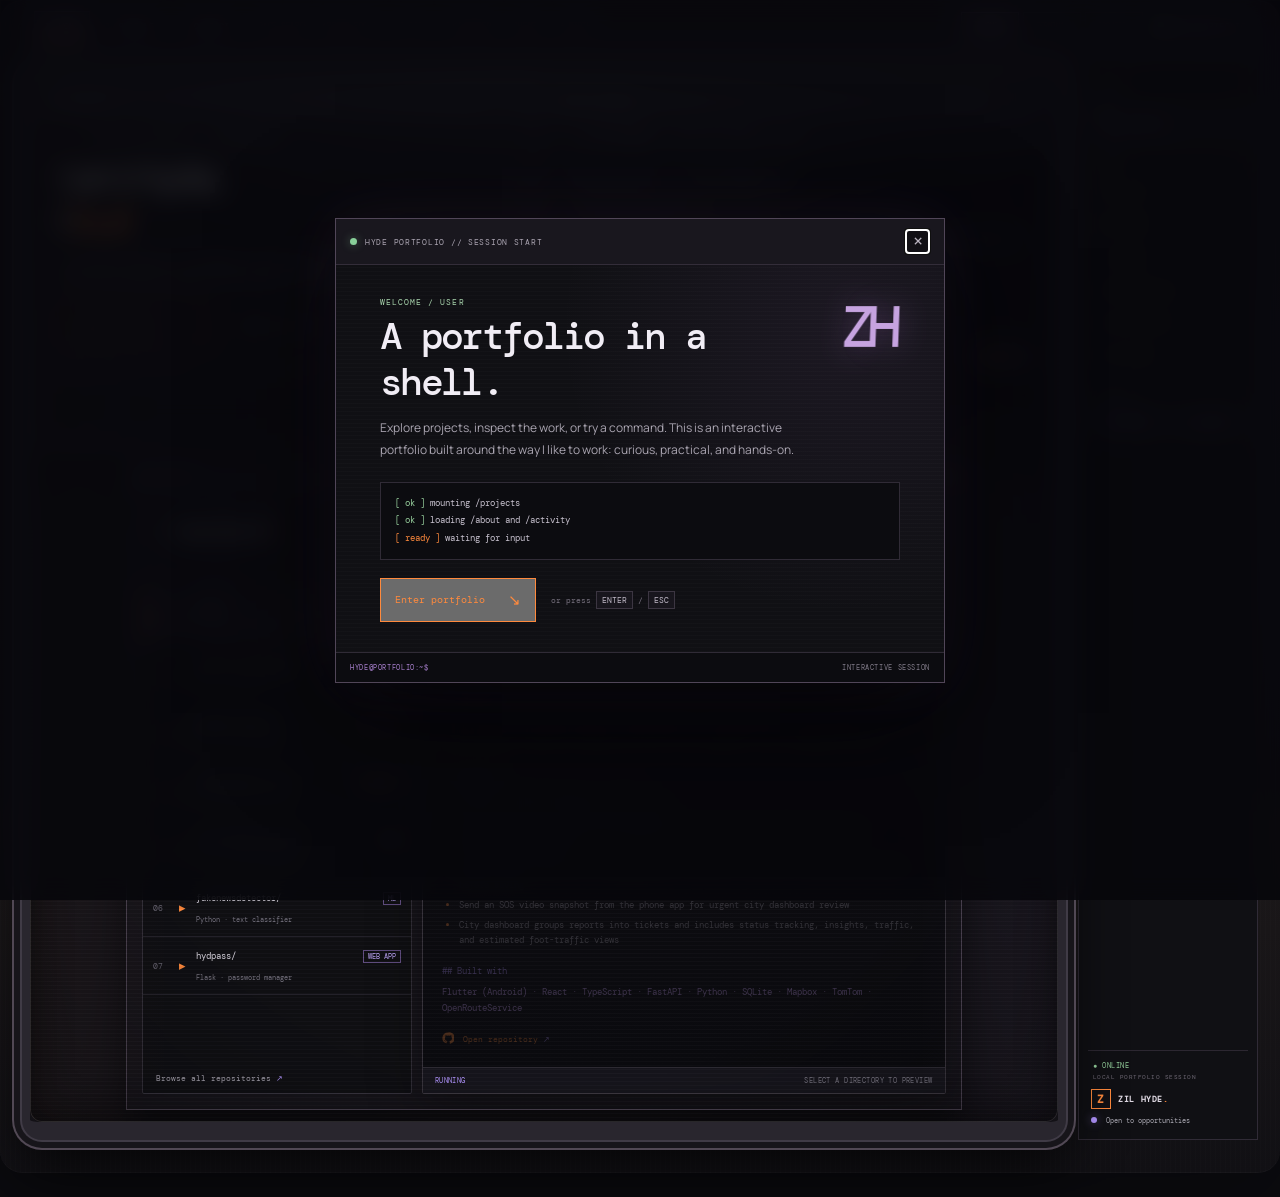
==== commit 68439490: "removed netlify and added embed preview" ====
--- a/index.html
+++ b/index.html
@@ -6,6 +6,17 @@
   <meta name="theme-color" content="#0b0b0f">
   <meta name="description" content="Zil Hyde Buenaventura is a student software developer in the Philippines, building useful tools and thoughtful digital experiences.">
   <title>Zil Hyde Buenaventura</title>
+  <meta property="og:type" content="website">
+  <meta property="og:title" content="Zil Hyde Buenaventura">
+  <meta property="og:description" content="A portfolio in a shell. Explore projects and work by Zil Hyde Buenaventura.">
+  <meta property="og:image" content="https://raw.githubusercontent.com/Hyde12/portfolio/main/og-preview.png">
+  <meta property="og:image:type" content="image/png">
+  <meta property="og:image:width" content="1200">
+  <meta property="og:image:height" content="630">
+  <meta name="twitter:card" content="summary_large_image">
+  <meta name="twitter:title" content="Zil Hyde Buenaventura">
+  <meta name="twitter:description" content="A portfolio in a shell. Explore projects and work by Zil Hyde Buenaventura.">
+  <meta name="twitter:image" content="https://raw.githubusercontent.com/Hyde12/portfolio/main/og-preview.png">
   <link rel="icon" href="data:image/svg+xml,%3Csvg xmlns='http://www.w3.org/2000/svg' viewBox='0 0 100 100'%3E%3Crect width='100' height='100' rx='18' fill='%23ff8a3d'/%3E%3Ctext x='50' y='68' font-size='56' text-anchor='middle' font-family='Arial' font-weight='700' fill='%230b0b0f'%3EZ%3C/text%3E%3C/svg%3E">
   <link rel="preconnect" href="https://fonts.googleapis.com">
   <link rel="preconnect" href="https://fonts.gstatic.com" crossorigin>
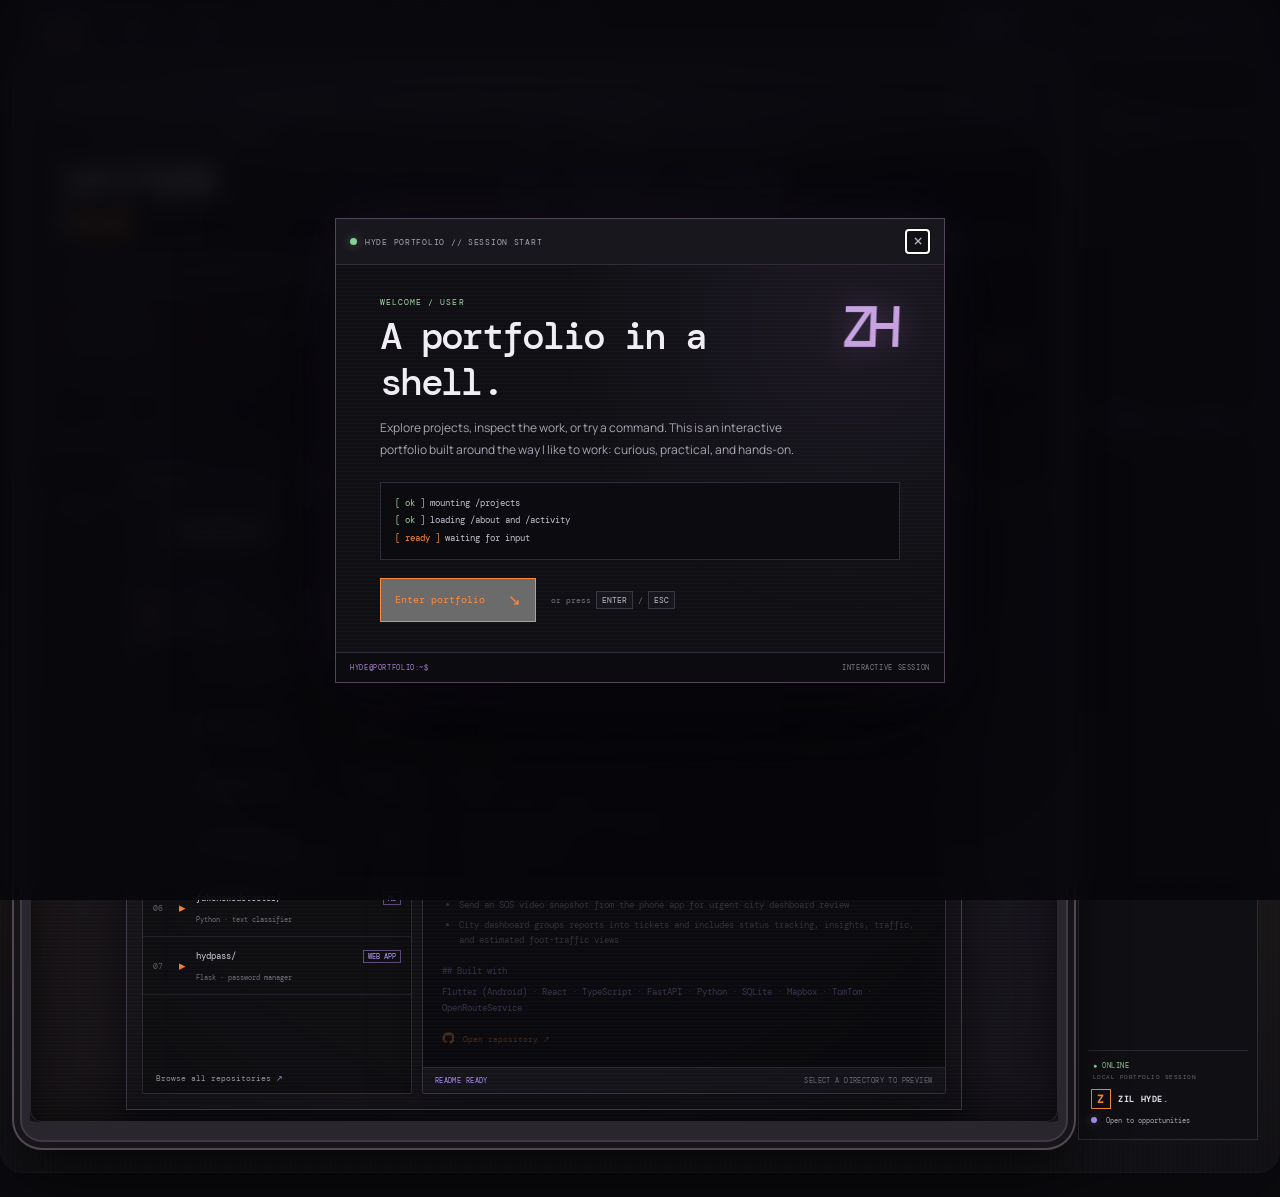
==== commit 7de66b18: "embed fix" ====
--- a/index.html
+++ b/index.html
@@ -8,14 +8,14 @@
   <title>Zil Hyde Buenaventura</title>
   <meta property="og:type" content="website">
   <meta property="og:title" content="Zil Hyde Buenaventura">
-  <meta property="og:description" content="A portfolio in a shell. Explore projects and work by Zil Hyde Buenaventura.">
+  <meta property="og:description" content="A portfolio in a shell. Explore projects and work made by me.">
   <meta property="og:image" content="https://raw.githubusercontent.com/Hyde12/portfolio/main/og-preview.png">
   <meta property="og:image:type" content="image/png">
   <meta property="og:image:width" content="1200">
   <meta property="og:image:height" content="630">
   <meta name="twitter:card" content="summary_large_image">
   <meta name="twitter:title" content="Zil Hyde Buenaventura">
-  <meta name="twitter:description" content="A portfolio in a shell. Explore projects and work by Zil Hyde Buenaventura.">
+  <meta name="twitter:description" content="A portfolio in a shell. Explore projects and work made by me.">
   <meta name="twitter:image" content="https://raw.githubusercontent.com/Hyde12/portfolio/main/og-preview.png">
   <link rel="icon" href="data:image/svg+xml,%3Csvg xmlns='http://www.w3.org/2000/svg' viewBox='0 0 100 100'%3E%3Crect width='100' height='100' rx='18' fill='%23ff8a3d'/%3E%3Ctext x='50' y='68' font-size='56' text-anchor='middle' font-family='Arial' font-weight='700' fill='%230b0b0f'%3EZ%3C/text%3E%3C/svg%3E">
   <link rel="preconnect" href="https://fonts.googleapis.com">
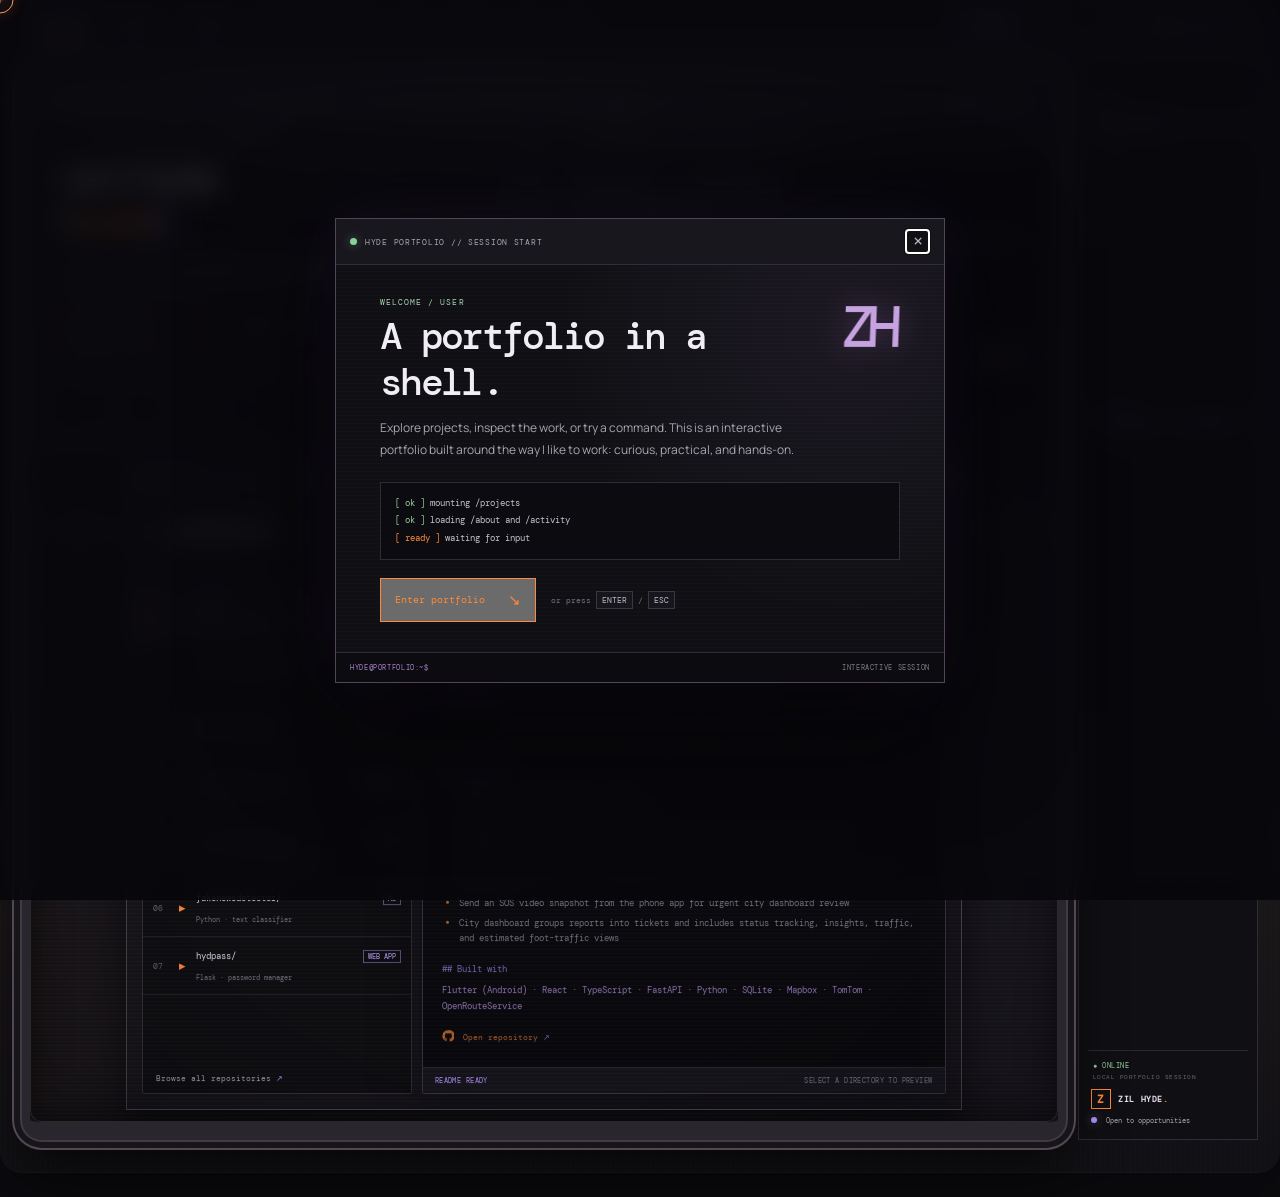
==== commit 0c4f2b6e: "more embeds for multiple apps" ====
--- a/index.html
+++ b/index.html
@@ -7,16 +7,19 @@
   <meta name="description" content="Zil Hyde Buenaventura is a student software developer in the Philippines, building useful tools and thoughtful digital experiences.">
   <title>Zil Hyde Buenaventura</title>
   <meta property="og:type" content="website">
+  <meta property="og:site_name" content="Zil Hyde Buenaventura — Portfolio">
   <meta property="og:title" content="Zil Hyde Buenaventura">
-  <meta property="og:description" content="A portfolio in a shell. Explore projects and work made by me.">
+  <meta property="og:description" content="A portfolio in a shell, featuring projects and work made by me.">
   <meta property="og:image" content="https://raw.githubusercontent.com/Hyde12/portfolio/main/og-preview.png">
   <meta property="og:image:type" content="image/png">
   <meta property="og:image:width" content="1200">
   <meta property="og:image:height" content="630">
+  <meta property="og:image:alt" content="A dark terminal window showing Zil Hyde Buenaventura’s portfolio.">
   <meta name="twitter:card" content="summary_large_image">
   <meta name="twitter:title" content="Zil Hyde Buenaventura">
-  <meta name="twitter:description" content="A portfolio in a shell. Explore projects and work made by me.">
+  <meta name="twitter:description" content="A portfolio in a shell, featuring projects and work made by me.">
   <meta name="twitter:image" content="https://raw.githubusercontent.com/Hyde12/portfolio/main/og-preview.png">
+  <meta name="twitter:image:alt" content="A dark terminal window showing Zil Hyde Buenaventura’s portfolio.">
   <link rel="icon" href="data:image/svg+xml,%3Csvg xmlns='http://www.w3.org/2000/svg' viewBox='0 0 100 100'%3E%3Crect width='100' height='100' rx='18' fill='%23ff8a3d'/%3E%3Ctext x='50' y='68' font-size='56' text-anchor='middle' font-family='Arial' font-weight='700' fill='%230b0b0f'%3EZ%3C/text%3E%3C/svg%3E">
   <link rel="preconnect" href="https://fonts.googleapis.com">
   <link rel="preconnect" href="https://fonts.gstatic.com" crossorigin>
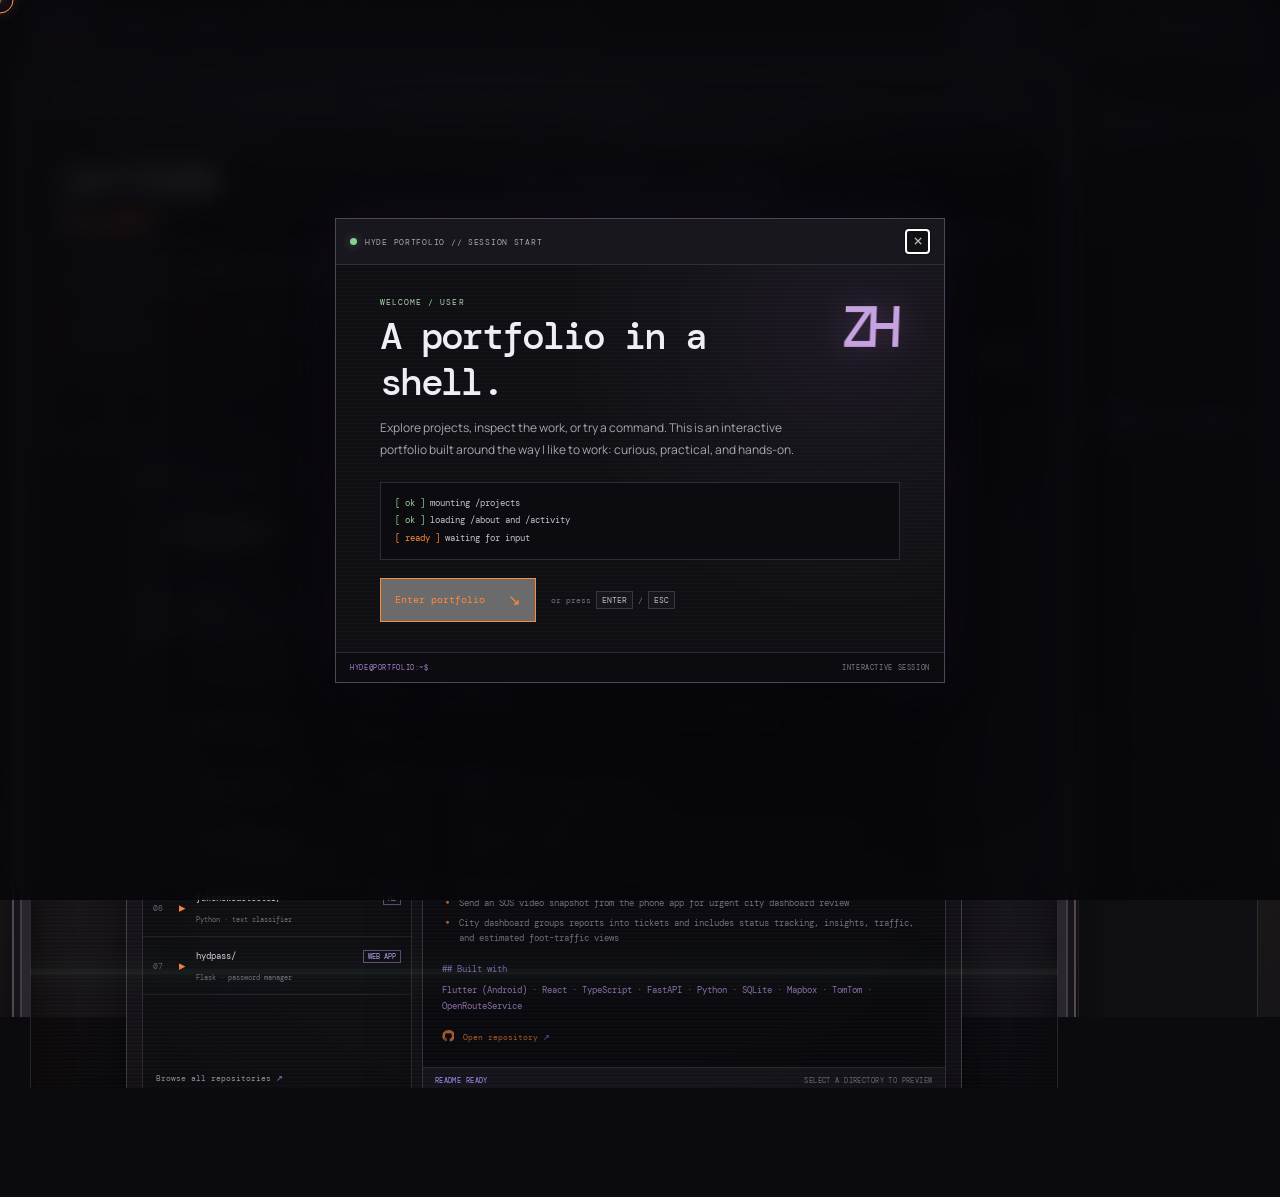
==== commit b9e66a9a: "embed fix" ====
--- a/index.html
+++ b/index.html
@@ -6,11 +6,13 @@
   <meta name="theme-color" content="#0b0b0f">
   <meta name="description" content="Zil Hyde Buenaventura is a student software developer in the Philippines, building useful tools and thoughtful digital experiences.">
   <title>Zil Hyde Buenaventura</title>
+  <link rel="canonical" href="https://zhyde.me/">
   <meta property="og:type" content="website">
+  <meta property="og:url" content="https://zhyde.me/">
   <meta property="og:site_name" content="Zil Hyde Buenaventura — Portfolio">
   <meta property="og:title" content="Zil Hyde Buenaventura">
   <meta property="og:description" content="A portfolio in a shell, featuring projects and work made by me.">
-  <meta property="og:image" content="https://raw.githubusercontent.com/Hyde12/portfolio/main/og-preview.png">
+  <meta property="og:image" content="https://zhyde.me/og-preview.png">
   <meta property="og:image:type" content="image/png">
   <meta property="og:image:width" content="1200">
   <meta property="og:image:height" content="630">
@@ -18,7 +20,7 @@
   <meta name="twitter:card" content="summary_large_image">
   <meta name="twitter:title" content="Zil Hyde Buenaventura">
   <meta name="twitter:description" content="A portfolio in a shell, featuring projects and work made by me.">
-  <meta name="twitter:image" content="https://raw.githubusercontent.com/Hyde12/portfolio/main/og-preview.png">
+  <meta name="twitter:image" content="https://zhyde.me/og-preview.png">
   <meta name="twitter:image:alt" content="A dark terminal window showing Zil Hyde Buenaventura’s portfolio.">
   <link rel="icon" href="data:image/svg+xml,%3Csvg xmlns='http://www.w3.org/2000/svg' viewBox='0 0 100 100'%3E%3Crect width='100' height='100' rx='18' fill='%23ff8a3d'/%3E%3Ctext x='50' y='68' font-size='56' text-anchor='middle' font-family='Arial' font-weight='700' fill='%230b0b0f'%3EZ%3C/text%3E%3C/svg%3E">
   <link rel="preconnect" href="https://fonts.googleapis.com">
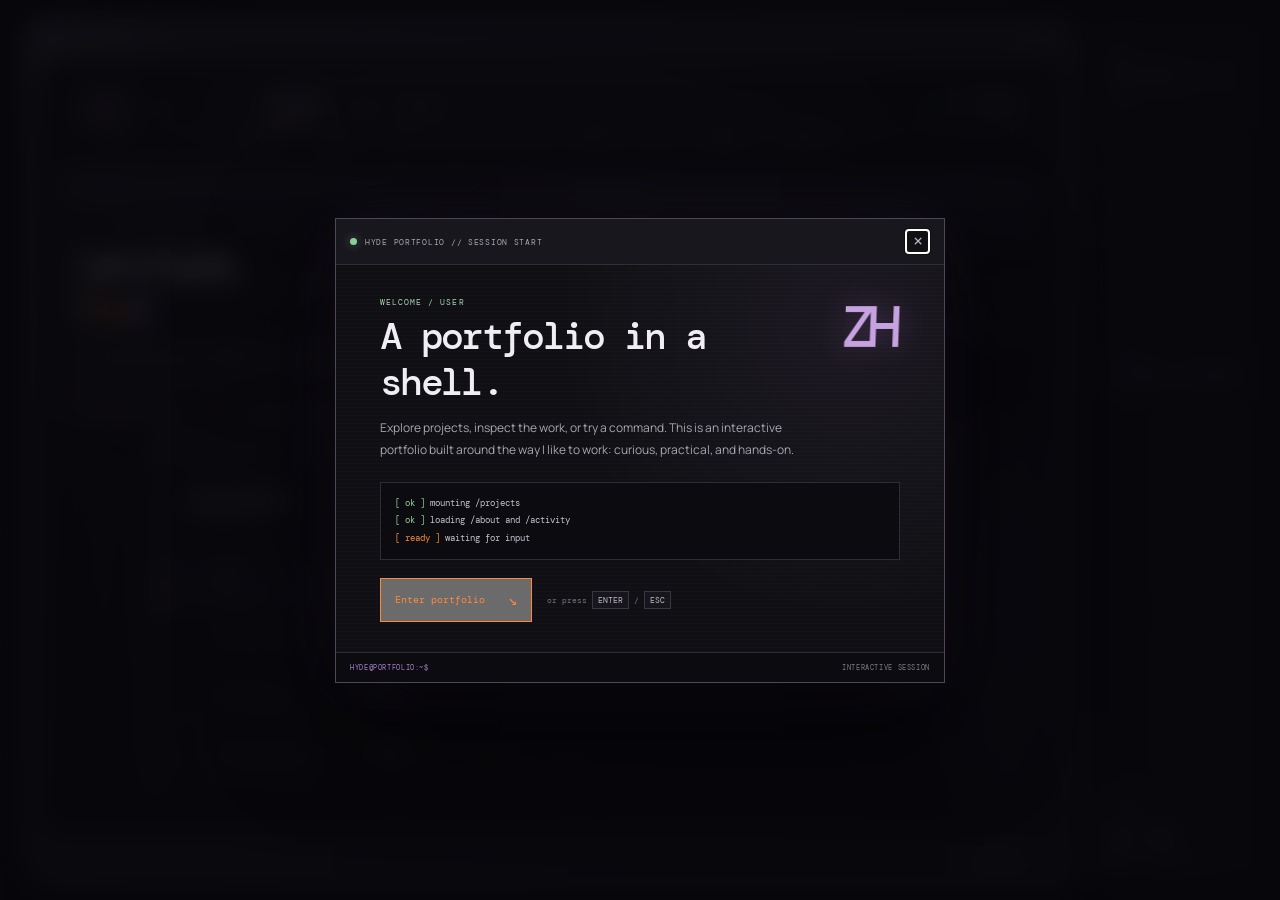
==== commit e1195ab0: "better now" ====
--- a/index.html
+++ b/index.html
@@ -52,27 +52,54 @@
   </section>
   <main id="home">
     <div class="desktop-view" id="desktop-view" tabindex="0">
-      <div class="desktop-dock">
-        <div class="desktop-workspaces" role="group" aria-label="Desktop workspaces"><button type="button" class="desktop-workspace active" data-desktop-space="home" aria-keyshortcuts="1" aria-pressed="true">1 <span>HOME</span></button><button type="button" class="desktop-workspace" data-desktop-space="profile" aria-keyshortcuts="2" aria-pressed="false">2 <span>PROFILE</span></button><button type="button" class="desktop-workspace" data-desktop-space="contact" aria-keyshortcuts="3" aria-pressed="false">3 <span>CONTACT</span></button></div>
-        <button class="shortcut-search" type="button" data-open-launcher aria-keyshortcuts="Space" aria-label="Search and open a window (Space)"><kbd>SPACE</kbd><span>SEARCH</span></button>
-        <span class="desktop-key-hint" aria-label="Keyboard shortcuts: Space searches windows, arrow keys focus, Q closes, F toggles full-screen focus, comma changes theme, equals or plus widens, minus narrows">SPACE SEARCH · ARROWS FOCUS · Q CLOSE · F FULLSCREEN · , THEME · =/+ WIDTH</span>
-        <div class="desktop-taskbar" id="desktop-taskbar" aria-label="Open windows"></div>
-        <span class="desktop-clock"><span class="dock-led"></span> HYDE@PORTFOLIO</span>
-      </div>
+      <nav class="desktop-dock mobile-desktop-controls" aria-label="Desktop workspaces">
+        <div class="desktop-workspaces" role="group" aria-label="Desktop workspaces">
+          <button type="button" class="desktop-workspace active" data-desktop-space="home" aria-keyshortcuts="1" aria-pressed="true" aria-label="Workspace 1, Home">1 <span>HOME</span></button>
+          <button type="button" class="desktop-workspace" data-desktop-space="profile" aria-keyshortcuts="2" aria-pressed="false" aria-label="Workspace 2, Profile">2 <span>PROFILE</span></button>
+          <button type="button" class="desktop-workspace" data-desktop-space="contact" aria-keyshortcuts="3" aria-pressed="false" aria-label="Workspace 3, Contact">3 <span>CONTACT</span></button>
+        </div>
+      </nav>
       <div class="desktop-layout">
-        <div class="desktop-canvas" data-desktop-space="home" data-layout="overview" role="region" aria-label="Desktop screen. Use arrow keys to focus windows, Space to search, Q to close, F to focus, comma to change theme, and plus or minus to resize.">
+        <section class="monitor-housing" aria-label="Hyde portfolio monitor">
+          <div class="monitor-brandplate"><span>HYDE / CRT DISPLAY</span><span class="monitor-power"><i></i> POWER</span></div>
+          <div class="desktop-canvas" data-desktop-space="home" data-layout="overview" role="region" aria-label="Desktop screen. Use arrow keys to focus windows, Space to search, Q to close, F to focus, comma to change theme, plus or minus to adjust width, and Shift plus or minus to adjust height.">
           <section class="desktop-window window-home focused" data-window="home" data-space="home"><header class="window-bar"><span>▣ ~/about.txt</span><span class="window-controls"><button type="button" data-window-action="minimize" aria-label="Minimize home window">−</button><button type="button" data-window-action="close" aria-label="Close home window">×</button></span></header><div class="window-content" data-mount="home"></div></section>
           <section class="desktop-window window-terminal" data-window="terminal" data-space="home"><header class="window-bar"><span>▣ zsh — portfolio</span><span class="window-controls"><button type="button" data-window-action="minimize" aria-label="Minimize terminal window">−</button><button type="button" data-window-action="close" aria-label="Close terminal window">×</button></span></header><div class="window-content" data-mount="terminal"></div></section>
           <section class="desktop-window window-projects" data-window="projects" data-space="home"><header class="window-bar"><span>▣ ~/projects/</span><span class="window-controls"><button type="button" data-window-action="minimize" aria-label="Minimize projects window">−</button><button type="button" data-window-action="close" aria-label="Close projects window">×</button></span></header><div class="window-content" data-mount="projects"></div></section>
           <section class="desktop-window window-profile" data-window="profile" data-space="profile"><header class="window-bar"><span>▣ ~/education.log</span><span class="window-controls"><button type="button" data-window-action="minimize" aria-label="Minimize profile window">−</button><button type="button" data-window-action="close" aria-label="Close profile window">×</button></span></header><div class="window-content" data-mount="profile"></div><div class="window-content window-tools" data-mount="tools"></div></section>
           <section class="desktop-window window-activity" data-window="activity" data-space="profile"><header class="window-bar"><span>▣ github --activity</span><span class="window-controls"><button type="button" data-window-action="minimize" aria-label="Minimize activity window">−</button><button type="button" data-window-action="close" aria-label="Close activity window">×</button></span></header><div class="window-content" data-mount="activity"></div></section>
           <section class="desktop-window window-contact" data-window="contact" data-space="contact"><header class="window-bar"><span>▣ ./contact.sh</span><span class="window-controls"><button type="button" data-window-action="minimize" aria-label="Minimize contact window">−</button><button type="button" data-window-action="close" aria-label="Close contact window">×</button></span></header><div class="window-content contact-window-content"><div class="contact-screen"><div class="contact-screen-body"><p class="contact-prompt"><span>hyde@portfolio</span><b>:</b><i>~</i><b>$</b> ./contact.sh</p><span class="contact-label">GET IN TOUCH / 01</span><h2>Have something<br>in <em>mind?</em></h2><p class="contact-intro">Have a project, question, or opportunity in mind? Send me a note.</p><a class="contact-email" href="mailto:zillyhyde.games@gmail.com"><span class="contact-email-icon" aria-hidden="true">@</span><span><strong>Say hello</strong><small>zillyhyde.games@gmail.com</small></span><span class="contact-email-arrow" aria-hidden="true">↗</span></a><div class="contact-links"><a href="mailto:zillyhyde.games@gmail.com">EMAIL <span>↗</span></a><a href="https://github.com/Hyde12" target="_blank" rel="noreferrer">GITHUB <span>↗</span></a></div><div class="contact-status"><span><i></i> AVAILABLE FOR OPPORTUNITIES</span><span>PHILIPPINES · UTC+8</span></div></div></div></div></section>
-          <section class="window-launcher" id="window-launcher" hidden role="dialog" aria-modal="true" aria-labelledby="launcher-title" aria-describedby="launcher-help"><div class="launcher-heading"><span id="launcher-title">OPEN WINDOW</span><button type="button" data-close-launcher aria-label="Close window search">×</button></div><label class="launcher-search-wrap"><span aria-hidden="true">⌕</span><input id="window-search" type="search" placeholder="Search windows…" autocomplete="off" aria-controls="launcher-options" aria-activedescendant=""></label><p class="launcher-help" id="launcher-help">Type to filter · ↑↓ select · Enter open · Esc close</p><div class="launcher-options" id="launcher-options" role="listbox" aria-label="Portfolio windows"></div><p class="launcher-shortcuts">ARROWS focus · Q close · F focus · , theme · +/- width</p></section>
+          <section class="window-launcher" id="window-launcher" hidden role="dialog" aria-modal="true" aria-labelledby="launcher-title" aria-describedby="launcher-help"><div class="launcher-heading"><span id="launcher-title">OPEN WINDOW</span><button type="button" data-close-launcher aria-label="Close window search">×</button></div><label class="launcher-search-wrap"><span aria-hidden="true">⌕</span><input id="window-search" type="search" placeholder="Search windows…" autocomplete="off" aria-controls="launcher-options" aria-activedescendant=""></label><p class="launcher-help" id="launcher-help">Type to filter · ↑↓ select · Enter open · Esc close</p><div class="launcher-options" id="launcher-options" role="listbox" aria-label="Portfolio windows"></div><p class="launcher-shortcuts">ARROWS focus · Q close · F focus · , theme · +/- width · Shift +/- height</p></section>
+          <nav class="hypr-bar" aria-label="Portfolio taskbar">
+            <div class="bar-workspaces" role="group" aria-label="Workspaces">
+              <button type="button" class="desktop-workspace active" data-desktop-space="home" aria-keyshortcuts="1" aria-pressed="true" aria-label="Workspace 1, Home">1<span>HOME</span></button>
+              <button type="button" class="desktop-workspace" data-desktop-space="profile" aria-keyshortcuts="2" aria-pressed="false" aria-label="Workspace 2, Profile">2<span>PROFILE</span></button>
+              <button type="button" class="desktop-workspace" data-desktop-space="contact" aria-keyshortcuts="3" aria-pressed="false" aria-label="Workspace 3, Contact">3<span>CONTACT</span></button>
+            </div>
+            <div class="desktop-taskbar bar-apps" id="desktop-taskbar" role="group" aria-label="Open windows"></div>
+            <div class="bar-tray">
+              <button class="bar-search" type="button" data-open-launcher aria-keyshortcuts="Space" aria-label="Search and open a window, Space"><span aria-hidden="true">⌕</span><kbd>SPACE</kbd></button>
+              <span class="bar-online" aria-label="Portfolio online"><i></i></span>
+              <span class="bar-clock"><time id="desktop-clock">--:--</time><span id="desktop-date">---</span></span>
+            </div>
+            <div class="bar-shortcuts" role="group" aria-label="Keyboard shortcuts">
+              <span><kbd>SPACE</kbd> SEARCH</span><i>·</i><span><kbd>← ↑ ↓ →</kbd> FOCUS</span><i>·</i><span><kbd>Q</kbd> CLOSE</span><i>·</i><span><kbd>F</kbd> FULLSCREEN</span><i>·</i><span><kbd>,</kbd> THEME</span><i>·</i><span><kbd>= / +</kbd> WIDEN</span><i>·</i><span><kbd>−</kbd> NARROW</span><i>·</i><span><kbd>SHIFT +</kbd> TALLER</span><i>·</i><span><kbd>SHIFT −</kbd> SHORTER</span>
+            </div>
+          </nav>
           <canvas class="crt-refresh" id="crt-refresh" aria-hidden="true"></canvas>
-        </div>
+          </div>
+          <div class="monitor-controls" aria-hidden="true"><span class="monitor-vents"></span><span class="monitor-knobs"><i></i><i></i><b>DISPLAY</b></span></div>
+        </section>
         <aside class="desktop-rail" aria-label="Session, windows, and settings"><div class="rail-heading">SESSION <span>3</span></div><div class="session-status"><i></i> hyde-portfolio <small>ACTIVE</small></div><div class="rail-heading">WINDOWS <span>6</span></div><button type="button" data-open-window="home">▤ about.txt</button><button type="button" data-open-window="terminal">▣ terminal</button><button type="button" data-open-window="projects">▸ projects/</button><button type="button" data-open-window="profile">▤ education.log</button><button type="button" data-open-window="activity">▤ activity.json</button><button type="button" data-open-window="contact">▤ contact.sh</button><div class="rail-heading settings-heading">SETTINGS</div><a class="wordmark rail-wordmark" href="#home" aria-label="Zil Hyde Buenaventura, home"><span class="wordmark-mark">Z</span><span>ZIL HYDE<span class="wordmark-dot">.</span></span></a><a class="availability rail-availability" href="mailto:zillyhyde.games@gmail.com"><span class="status-dot"></span> Open to opportunities</a><div class="rail-controls"><button class="replay-intro" id="replay-intro" type="button" aria-label="Replay portfolio intro"><span aria-hidden="true">↻</span><span>INTRO</span></button><button class="theme-toggle" id="theme-toggle" type="button" aria-label="Toggle light theme" aria-pressed="false"><span class="theme-toggle-icon" aria-hidden="true">◐</span><span class="theme-toggle-label">LIGHT</span></button></div><span class="rail-machine"><span>● ONLINE</span><small>LOCAL PORTFOLIO SESSION</small></span></aside>
       </div>
-      <nav class="mobile-pane-dock desktop-mobile-dock" aria-label="Choose window and settings"><button type="button" data-open-window="home">HOME</button><button type="button" data-open-window="terminal">SHELL</button><button type="button" data-open-window="projects">WORK</button><button type="button" data-open-window="profile">ABOUT</button><button type="button" data-open-window="activity">GITHUB</button><button type="button" data-open-window="contact">CONTACT</button></nav>
+      <nav class="mobile-pane-dock desktop-mobile-dock" aria-label="Choose a window and adjust settings">
+        <button type="button" data-open-window="home">HOME</button>
+        <button type="button" data-open-window="terminal">SHELL</button>
+        <button type="button" data-open-window="projects">WORK</button>
+        <button type="button" data-open-window="profile">ABOUT</button>
+        <button type="button" data-open-window="activity">GITHUB</button>
+        <button type="button" data-open-window="contact">CONTACT</button>
+      </nav>
     </div>
 
     <div id="content-bank" hidden>
@@ -90,6 +117,7 @@
           <div class="interactive-terminal-output" id="terminal-output" role="log" aria-live="polite"><div class="terminal-entry"><p><span class="prompt">hyde@portfolio</span><span class="punct">:</span><span class="path">~</span><span class="punct">$</span> cat about.txt</p><pre>Zil Hyde Buenaventura
 Student developer · Philippines
 I build software across different areas, from Rust tools to collaborative projects like Lakad.</pre></div><div class="terminal-entry"><p><span class="prompt">hyde@portfolio</span><span class="punct">:</span><span class="path">~</span><span class="punct">$</span> help</p><pre>help                 show commands
+tree                 show portfolio folders and projects
 ls [directory]      list files
 cd &lt;directory&gt;      change directory
 cat &lt;file&gt;          read a file
--- a/styles.css
+++ b/styles.css
@@ -806,10 +806,6 @@
 .desktop-canvas[data-layout="focus"] .desktop-window:not(.focused){display:none}
 .desktop-canvas[data-layout="focus"] .desktop-window.focused{grid-column:1/13!important;grid-row:1/11!important;align-self:stretch}
 .desktop-window:focus{outline:2px solid var(--orange);outline-offset:2px}
-.shortcut-search{display:inline-flex;align-items:center;gap:6px;flex:none;min-height:27px;padding:3px 7px;border:1px solid #45404c;border-radius:3px;background:#17141a;color:#c8c2d0;font:7px var(--mono);letter-spacing:.05em;cursor:pointer}
-.shortcut-search:hover,.shortcut-search:focus-visible{border-color:var(--orange);color:#fff}
-.shortcut-search kbd{color:var(--orange);font:inherit}
-@media(min-width:701px){.shortcut-search{display:none}}
 .window-launcher{position:absolute;top:50%;left:50%;z-index:24;width:min(460px,calc(100% - 30px));max-height:calc(100% - 36px);overflow:auto;transform:translate(-50%,-50%);border:1px solid #55445f;border-radius:7px;background:#17141bf5;color:#e8e3ed;box-shadow:0 22px 70px #000b,0 0 0 1px #ffffff10;font-family:var(--mono)}
 .window-launcher[hidden]{display:none!important}
 .launcher-heading{display:flex;align-items:center;justify-content:space-between;padding:9px 11px;border-bottom:1px solid #37313d;color:#bb9bd0;font-size:8px;letter-spacing:.1em}
@@ -825,8 +821,6 @@
 .launcher-option-icon{width:14px;color:var(--orange);text-align:center}
 .launcher-shortcuts{padding:8px 12px;border-top:1px solid #37313d;color:#a29aa9}
 .desktop-dock .desktop-key-hint{flex:1;min-width:100px;white-space:normal;line-height:1.6}
-html[data-theme="light"] .shortcut-search{border-color:#c8beb1;background:#f4f0e9;color:#4d4651}
-html[data-theme="light"] .shortcut-search:hover,html[data-theme="light"] .shortcut-search:focus-visible{border-color:#a95b31;color:#342b36}
 html[data-theme="light"] .window-launcher{border-color:#b9a8c4;background:#f3efe8f7;color:#302a34;box-shadow:0 22px 70px #473b301c,0 0 0 1px #ffffff80}
 html[data-theme="light"] .launcher-heading{border-color:#d7cfc5;color:#704e86}
 html[data-theme="light"] .launcher-heading button{border-color:#d2ccc4;background:#e8e2d9;color:#514b55}
@@ -836,9 +830,830 @@
 html[data-theme="light"] .launcher-options button{color:#403944}
 html[data-theme="light"] .launcher-options button:hover,html[data-theme="light"] .launcher-options button[aria-selected="true"]{border-color:#c7b5d4;background:#e8e0ed;color:#30243a}
 html[data-theme="light"] .launcher-shortcuts{border-color:#d7cfc5;color:#625b66}
-@media(max-width:700px){.desktop-dock{flex-wrap:wrap}.desktop-dock .desktop-key-hint{display:none}.shortcut-search{margin-inline:auto}.window-launcher{max-height:calc(100% - 20px)}}
+@media(max-width:700px){.desktop-dock{flex-wrap:wrap}.desktop-dock .desktop-key-hint{display:none}.window-launcher{max-height:calc(100% - 20px)}}
 
 @media(max-width:390px){
   .desktop-view{padding-inline:2px}
   .desktop-canvas{padding:1px;border-width:2px;border-bottom-width:6px}
 }
+
+/* Optional desktop-only affordances: keep geometry fixed and the screen content crisp. */
+@media (min-width: 701px) and (hover: hover) and (pointer: fine) {
+  .desktop-dock .desktop-workspace,
+  .desktop-dock .desktop-task,
+  .desktop-rail > button,
+  .desktop-rail a,
+  .window-controls button {
+    transition: color .14s ease, background-color .14s ease, border-color .14s ease, box-shadow .14s ease;
+  }
+  .desktop-workspace:hover,
+  .desktop-workspace:focus-visible {
+    border-color: #55415e;
+    background: #211b26;
+    color: #f0d9ff;
+    box-shadow: inset 0 -2px var(--orange);
+  }
+  .desktop-workspace:hover span,
+  .desktop-workspace:focus-visible span { color: #f0d9ff; }
+  .desktop-task:hover,
+  .desktop-task:focus-visible {
+    border-color: var(--purple);
+    background: #211b27;
+    color: var(--text);
+    box-shadow: inset 0 0 0 1px #b295ff22;
+  }
+  .desktop-rail > button:hover,
+  .desktop-rail > button:focus-visible,
+  .desktop-rail a:hover,
+  .desktop-rail a:focus-visible {
+    border-color: #55415e;
+    background-color: #201b24;
+    color: #f1eaf5;
+    box-shadow: inset 2px 0 var(--orange);
+  }
+  .desktop-window:hover,
+  .desktop-window:focus-visible {
+    border-color: #766080;
+    box-shadow: 0 0 0 1px #b295ff22, 0 16px 38px #0008;
+  }
+  .desktop-window:hover > .window-bar,
+  .desktop-window:focus-visible > .window-bar {
+    color: #f0dcff;
+    background-color: #2a2331;
+  }
+  .window-controls button:hover,
+  .window-controls button:focus-visible {
+    border-color: var(--orange);
+    background-color: #2c211c;
+    color: #ffc092;
+  }
+  .project-option:hover,
+  .project-option:focus-visible {
+    background-color: #211c23;
+    box-shadow: inset 2px 0 var(--orange), inset 0 0 0 1px #ff8a3d22;
+  }
+  .project-option:hover .option-name,
+  .project-option:focus-visible .option-name { color: #fff2e7; }
+  .project-option:hover .option-badge,
+  .project-option:focus-visible .option-badge { border-color: var(--orange); color: #ffb77f; }
+  /* The screen's new hover states are static; monitor visuals remain on the 60 Hz controller. */
+  .desktop-canvas .desktop-window,
+  .desktop-canvas .window-bar,
+  .desktop-canvas .project-option,
+  .desktop-canvas .project-option::after,
+  .desktop-canvas .folder-icon { transition: none; }
+  .desktop-canvas .folder-icon,
+  .desktop-canvas .project-option:hover .folder-icon { transform: none; }
+  html[data-theme="light"] .desktop-workspace:hover,
+  html[data-theme="light"] .desktop-workspace:focus-visible,
+  html[data-theme="light"] .desktop-task:hover,
+  html[data-theme="light"] .desktop-task:focus-visible,
+  html[data-theme="light"] .desktop-rail > button:hover,
+  html[data-theme="light"] .desktop-rail > button:focus-visible,
+  html[data-theme="light"] .desktop-rail a:hover,
+  html[data-theme="light"] .desktop-rail a:focus-visible { color: #30243a; }
+  html[data-theme="light"] .desktop-window:hover,
+  html[data-theme="light"] .desktop-window:focus-visible { border-color: #8e719e; box-shadow: 0 0 0 1px #80609a30, 0 12px 30px #50463920; }
+  html[data-theme="light"] .desktop-window:hover > .window-bar,
+  html[data-theme="light"] .desktop-window:focus-visible > .window-bar { color: #30243a; background-color: #e7deec; }
+  html[data-theme="light"] .project-option:hover,
+  html[data-theme="light"] .project-option:focus-visible { background-color: #e9e0ed; box-shadow: inset 2px 0 #a95b31, inset 0 0 0 1px #a95b3122; }
+  html[data-theme="light"] .project-option:hover .option-name,
+  html[data-theme="light"] .project-option:focus-visible .option-name { color: #30243a; }
+  html[data-theme="light"] .project-option:hover .option-badge,
+  html[data-theme="light"] .project-option:focus-visible .option-badge { border-color: #a95b31; color: #7f3e20; }
+}
+
+/* Monitor-only CRT frame with a Waybar-inspired portfolio taskbar. */
+.desktop-view {
+  width: min(1600px, 100%);
+  min-height: 0;
+  padding: 0 22px 24px;
+  overflow: visible;
+  border-radius: 0;
+  background: transparent;
+  box-shadow: none;
+}
+.desktop-view::before { display: none; }
+.desktop-layout {
+  grid-template-columns: minmax(0, 1fr) 180px;
+  align-items: start;
+  min-height: 0;
+  padding: 14px 0 20px;
+}
+.monitor-housing {
+  position: relative;
+  display: flex;
+  flex-direction: column;
+  gap: 10px;
+  min-width: 0;
+  padding: 15px 16px 10px;
+  border: 1px solid #504a56;
+  border-radius: 24px 24px 31px 31px;
+  background: linear-gradient(145deg, #49434e 0%, #302c34 9%, #242129 50%, #19171d 100%);
+  box-shadow: inset 0 2px 1px #ffffff1a, inset 0 -5px 0 #0d0c10a8, 0 3px 0 #141217, 0 8px 0 #38323d, 0 12px 0 #17151a, 0 30px 58px #0008;
+}
+.monitor-housing::before {
+  content: "";
+  position: absolute;
+  inset: 5px;
+  z-index: 0;
+  border: 1px solid #ffffff0a;
+  border-radius: 19px 19px 26px 26px;
+  box-shadow: 0 0 28px #d47a3b0b;
+  pointer-events: none;
+}
+.monitor-brandplate,
+.monitor-controls {
+  position: relative;
+  z-index: 1;
+  display: flex;
+  align-items: center;
+  justify-content: space-between;
+  min-width: 0;
+  color: #aaa2b0;
+  font: 7px/1 var(--mono);
+  letter-spacing: .14em;
+}
+.monitor-brandplate { min-height: 15px; padding: 0 5px 1px; }
+.monitor-power { display: inline-flex; align-items: center; gap: 6px; color: #8dce98; }
+.monitor-power i {
+  width: 6px;
+  height: 6px;
+  border: 1px solid #a2e9ad;
+  border-radius: 50%;
+  background: #71c77e;
+  box-shadow: 0 0 8px #71c77e90, inset 0 1px 1px #e4ffe7;
+}
+.desktop-canvas {
+  min-height: 700px;
+  padding: 12px 12px 78px;
+  border: 9px solid #111015;
+  border-bottom-width: 19px;
+  border-radius: 27px / 20px;
+  background-color: #17151b;
+  background-image: radial-gradient(#5f526b33 .7px, transparent .7px);
+  box-shadow: 0 0 0 1px #5e5663, inset 0 0 28px #0005, 0 9px 20px #100f13cc;
+}
+.desktop-canvas::before,
+.desktop-canvas::after { border-radius: 19px / 13px; }
+.desktop-canvas::before {
+  background: repeating-linear-gradient(to bottom, #f0eaff0a 0 1px, #00000017 1px 4px);
+  opacity: .64;
+}
+.desktop-canvas::after {
+  background: radial-gradient(ellipse at center, transparent 67%, #0000002d 100%), radial-gradient(ellipse 72% 18% at 48% 1%, #ffffff16, transparent 82%), linear-gradient(90deg, #ff8a3d07, transparent 14%, transparent 86%, #a981d808);
+  box-shadow: inset 0 0 0 1px #ffffff1a, inset 0 0 42px 5px #0005;
+}
+.monitor-controls { min-height: 19px; padding: 0 7px; }
+.monitor-vents {
+  width: min(42%, 210px);
+  height: 11px;
+  border-radius: 8px;
+  background: repeating-linear-gradient(to bottom, #0d0c10 0 1px, #4a444e 1px 2px, transparent 2px 4px);
+  box-shadow: inset 0 1px 2px #0008;
+}
+.monitor-knobs { display: inline-flex; align-items: center; gap: 8px; color: #89818e; font-size: 6px; }
+.monitor-knobs i {
+  width: 13px;
+  height: 13px;
+  border: 1px solid #655d69;
+  border-radius: 50%;
+  background: radial-gradient(circle at 35% 30%, #766d7b, #38333d 58%, #17151a 62%);
+  box-shadow: 0 1px 2px #0009, inset 0 1px #ffffff24;
+}
+.monitor-knobs i:first-child { border-color: #8b6048; }
+.monitor-knobs b { margin-left: 2px; font-weight: 400; letter-spacing: .12em; }
+.crt-refresh { z-index: 22; }
+.hypr-bar {
+  position: absolute;
+  z-index: 19;
+  right: 22px;
+  bottom: 13px;
+  left: 22px;
+  display: grid;
+  grid-template-columns: auto minmax(0, 1fr) auto;
+  align-items: center;
+  gap: 8px;
+  min-height: 48px;
+  padding: 6px;
+  border: 1px solid #6c627466;
+  border-radius: 15px;
+  background: #17151be8;
+  color: #e4dfea;
+  box-shadow: 0 8px 24px #0007, inset 0 1px #ffffff1a;
+  backdrop-filter: blur(16px) saturate(1.25);
+  -webkit-backdrop-filter: blur(16px) saturate(1.25);
+}
+.bar-workspaces,
+.bar-apps,
+.bar-tray { display: flex; align-items: center; min-width: 0; }
+.bar-workspaces {
+  gap: 3px;
+  padding: 3px;
+  border: 1px solid #ffffff0b;
+  border-radius: 10px;
+  background: #0c0b10a8;
+}
+.bar-workspaces .desktop-workspace {
+  justify-content: center;
+  gap: 6px;
+  min-width: 38px;
+  min-height: 30px;
+  padding: 0 8px;
+  border: 1px solid transparent;
+  border-radius: 7px;
+  color: #a39baa;
+  font: 9px var(--mono);
+  transition: color .14s ease, background-color .14s ease, border-color .14s ease, box-shadow .14s ease;
+}
+.bar-workspaces .desktop-workspace span { color: #817987; font-size: 7px; letter-spacing: .04em; }
+.bar-workspaces .desktop-workspace:hover,
+.bar-workspaces .desktop-workspace:focus-visible { border-color: #675275; background: #2b2232; color: #fff; outline: none; }
+.bar-workspaces .desktop-workspace.active {
+  border-color: #745b83;
+  background: linear-gradient(145deg, #3a2d43, #28212d);
+  color: #ffe0c7;
+  box-shadow: inset 0 -2px #ff8a3d, 0 0 12px #a981d820;
+}
+.bar-workspaces .desktop-workspace.active span { color: #d4b8e4; }
+.bar-apps { gap: 4px; overflow-x: auto; scrollbar-width: none; }
+.bar-apps::-webkit-scrollbar { display: none; }
+.desktop-task {
+  display: inline-flex;
+  align-items: center;
+  justify-content: center;
+  gap: 7px;
+  flex: 0 1 auto;
+  min-width: 0;
+  max-width: 150px;
+  height: 32px;
+  padding: 0 10px;
+  overflow: hidden;
+  border: 1px solid transparent;
+  border-radius: 8px;
+  background: transparent;
+  color: #aaa3b0;
+  font: 8px var(--mono);
+  cursor: pointer;
+  white-space: nowrap;
+  transition: color .14s ease, background-color .14s ease, border-color .14s ease, box-shadow .14s ease;
+}
+.desktop-task:hover,
+.desktop-task:focus-visible { border-color: #5f4b6b; background: #29232f; color: #f8f2fc; outline: none; }
+.desktop-task.is-focused { border-color: #695378; background: #302739; color: #f5eaff; box-shadow: inset 0 -2px #ff8a3d; }
+.desktop-task.is-minimized { opacity: .58; }
+.desktop-task-icon { flex: 0 0 auto; color: #d2a8ef; font-size: 11px; }
+.desktop-task.is-focused .desktop-task-icon { color: #ffad73; }
+.desktop-task-label { overflow: hidden; text-overflow: ellipsis; }
+.bar-tray { justify-content: flex-end; gap: 8px; }
+.bar-search {
+  display: inline-flex;
+  align-items: center;
+  justify-content: center;
+  gap: 5px;
+  min-width: 33px;
+  min-height: 31px;
+  padding: 0 7px;
+  border: 1px solid #ffffff0e;
+  border-radius: 8px;
+  background: #0c0b10a8;
+  color: #bcb3c5;
+  cursor: pointer;
+}
+.bar-search:hover,
+.bar-search:focus-visible { border-color: #c07544; background: #30221f; color: #fff; outline: none; }
+.bar-search>span { color: #ff9d5c; font: 17px/1 var(--mono); }
+.bar-search kbd { color: #8b8291; font: 6px var(--mono); }
+.bar-online { display: grid; place-items: center; width: 16px; height: 24px; }
+.bar-online i { width: 6px; height: 6px; border-radius: 50%; background: #86d593; box-shadow: 0 0 9px #86d59380; }
+.bar-clock { display: grid; justify-items: end; gap: 1px; min-width: 66px; font: 8px/1.2 var(--mono); white-space: nowrap; }
+.bar-clock time { color: #f0eaf5; font-size: 10px; font-variant-numeric: tabular-nums; }
+.bar-clock>span { color: #958d9e; font-size: 6px; text-transform: uppercase; }
+
+html[data-theme="light"] .desktop-view { background: transparent; box-shadow: none; }
+html[data-theme="light"] .monitor-housing {
+  border-color: #a79e93;
+  background: linear-gradient(145deg, #e5dfd6 0%, #d2cbc1 12%, #c3bbb1 57%, #afa79d 100%);
+  box-shadow: inset 0 2px 1px #ffffffaa, inset 0 -5px 0 #827a7080, 0 3px 0 #a59b90, 0 8px 0 #d1c9bf, 0 12px 0 #aaa195, 0 30px 58px #51483d38;
+}
+html[data-theme="light"] .monitor-housing::before { border-color: #ffffff50; box-shadow: 0 0 28px #b95e2d0b; }
+html[data-theme="light"] .monitor-brandplate,
+html[data-theme="light"] .monitor-controls { color: #5d5660; }
+html[data-theme="light"] .monitor-power { color: #3d7048; }
+html[data-theme="light"] .monitor-power i { border-color: #477b50; background: #5a9a64; box-shadow: 0 0 7px #4f8c5c70, inset 0 1px 1px #effff0; }
+html[data-theme="light"] .monitor-vents { background: repeating-linear-gradient(to bottom, #777066 0 1px, #e5ded4 1px 2px, transparent 2px 4px); }
+html[data-theme="light"] .monitor-knobs i { border-color: #8f857b; background: radial-gradient(circle at 35% 30%, #fff9ef, #b9afa3 58%, #82786e 62%); }
+html[data-theme="light"] .monitor-knobs i:first-child { border-color: #a95b31; }
+html[data-theme="light"] .desktop-canvas {
+  border-color: #3b363f;
+  background-color: #e6e2da;
+  background-image: radial-gradient(#85796b24 .7px, transparent .7px);
+  box-shadow: 0 0 0 1px #a69c90, inset 0 0 28px #352d240b, 0 9px 20px #54483a20;
+}
+html[data-theme="light"] .desktop-canvas::before { background: repeating-linear-gradient(to bottom, #51453708 0 1px, #ffffff13 1px 4px); opacity: .55; }
+html[data-theme="light"] .desktop-canvas::after { background: radial-gradient(ellipse at center, transparent 68%, #6d5f4a12 100%), radial-gradient(ellipse 72% 18% at 48% 1%, #ffffff38, transparent 82%), linear-gradient(90deg, #b85d2d08, transparent 14%, transparent 86%, #70559a08); box-shadow: inset 0 0 0 1px #ffffff70, inset 0 0 38px 5px #54483a12; }
+html[data-theme="light"] .hypr-bar {
+  border-color: #bdb1c5cc;
+  background: #f4f0e9eb;
+  color: #352e3a;
+  box-shadow: 0 8px 24px #51483d28, inset 0 1px #ffffffcc;
+}
+html[data-theme="light"] .bar-workspaces { border-color: #d9d1c6; background: #e7e1d8; }
+html[data-theme="light"] .bar-workspaces .desktop-workspace { color: #514958; }
+html[data-theme="light"] .bar-workspaces .desktop-workspace span { color: #716a76; }
+html[data-theme="light"] .bar-workspaces .desktop-workspace:hover,
+html[data-theme="light"] .bar-workspaces .desktop-workspace:focus-visible { border-color: #a38cae; background: #e5ddeb; color: #30243a; }
+html[data-theme="light"] .bar-workspaces .desktop-workspace.active { border-color: #a38cae; background: #e4dbe9; color: #34233f; box-shadow: inset 0 -2px #a95b31; }
+html[data-theme="light"] .bar-workspaces .desktop-workspace.active span { color: #604a70; }
+html[data-theme="light"] .desktop-task { color: #5b5360; }
+html[data-theme="light"] .desktop-task:hover,
+html[data-theme="light"] .desktop-task:focus-visible { border-color: #a88bb8; background: #e9e0ed; color: #30243a; }
+html[data-theme="light"] .desktop-task.is-focused { border-color: #aa91b9; background: #e9dfee; color: #30243a; box-shadow: inset 0 -2px #a95b31; }
+html[data-theme="light"] .desktop-task-icon { color: #77548f; }
+html[data-theme="light"] .desktop-task.is-focused .desktop-task-icon { color: #a34f24; }
+html[data-theme="light"] .bar-search { border-color: #d6cfc5; background: #e7e1d8; color: #514958; }
+html[data-theme="light"] .bar-search:hover,
+html[data-theme="light"] .bar-search:focus-visible { border-color: #a95b31; background: #eee3d9; color: #342b36; }
+html[data-theme="light"] .bar-search kbd,
+html[data-theme="light"] .bar-clock>span { color: #716a76; }
+html[data-theme="light"] .bar-clock time { color: #352e3a; }
+html[data-theme="light"] .bar-online i { background: #4b8656; box-shadow: 0 0 8px #4b865660; }
+
+.desktop-mobile-dock:empty { display: none; }
+@media (max-width: 1000px) {
+  .desktop-layout { grid-template-columns: minmax(0, 1fr) 150px; }
+}
+@media (max-width: 700px) {
+  .desktop-view { width: 100%; min-height: 0; padding: 0 10px 10px; }
+  .desktop-layout { display: block; min-height: 0; padding: 5px 0 8px; }
+  .desktop-rail { display: none !important; }
+  .monitor-housing { gap: 5px; padding: 8px 7px 6px; border-radius: 15px 15px 20px 20px; }
+  .monitor-brandplate { min-height: 12px; padding: 0 3px; font-size: 6px; }
+  .monitor-power { gap: 4px; }
+  .monitor-power i { width: 5px; height: 5px; }
+  .desktop-canvas {
+    display: block;
+    width: 100%;
+    height: clamp(330px, calc(100svh - 220px), 690px);
+    min-height: 330px;
+    padding: 5px 5px 56px;
+    border-width: 6px;
+    border-bottom-width: 13px;
+    border-radius: 13px;
+  }
+  .desktop-canvas::before,
+  .desktop-canvas::after { border-radius: 6px; }
+  .desktop-canvas .desktop-window {
+    position: absolute;
+    inset: 5px 5px 55px;
+    display: none !important;
+    width: auto;
+    height: auto;
+    min-width: 0;
+    min-height: 0;
+    grid-column: auto !important;
+    grid-row: auto !important;
+  }
+  .desktop-canvas .desktop-window.focused { display: flex !important; }
+  .hypr-bar {
+    right: 8px;
+    bottom: 7px;
+    left: 8px;
+    grid-template-columns: auto minmax(0, 1fr) auto;
+    gap: 4px;
+    min-height: 42px;
+    padding: 4px;
+    border-radius: 12px;
+  }
+  .bar-workspaces { gap: 1px; padding: 2px; border-radius: 8px; }
+  .bar-workspaces .desktop-workspace { min-width: 23px; min-height: 29px; padding: 0 5px; border-radius: 6px; font-size: 8px; }
+  .bar-workspaces .desktop-workspace span { display: none; }
+  .bar-apps { gap: 1px; }
+  .desktop-task { justify-content: center; flex: 0 0 29px; width: 29px; height: 29px; padding: 0; border-radius: 6px; }
+  .desktop-task-label { display: none; }
+  .desktop-task-icon { font-size: 12px; }
+  .bar-tray { gap: 4px; }
+  .bar-search { min-width: 28px; min-height: 29px; padding: 0 5px; border-radius: 6px; }
+  .bar-search kbd { display: none; }
+  .bar-online { width: 9px; }
+  .bar-online i { width: 5px; height: 5px; }
+  .bar-clock { min-width: 39px; }
+  .bar-clock time { font-size: 9px; }
+  .bar-clock>span { display: none; }
+  .monitor-controls { min-height: 12px; padding-inline: 2px; }
+  .monitor-vents { width: 38%; height: 8px; }
+  .monitor-knobs { gap: 5px; font-size: 5px; }
+  .monitor-knobs i { width: 9px; height: 9px; }
+  .desktop-mobile-dock {
+    display: grid;
+    grid-template-columns: minmax(0, 1fr);
+    gap: 5px;
+    margin: 0 10px;
+    padding: 0 0 max(8px, env(safe-area-inset-bottom));
+  }
+  .desktop-mobile-dock .rail-controls { width: min(270px, 100%); justify-self: center; }
+}
+@media (max-width: 390px) {
+  .desktop-view { padding-inline: 5px; }
+  .hypr-bar { right: 6px; left: 6px; gap: 3px; }
+  .bar-workspaces .desktop-workspace { min-width: 21px; padding-inline: 4px; }
+  .desktop-task { flex-basis: 26px; width: 26px; }
+  .bar-online { display: none; }
+}
+@media (prefers-reduced-motion: reduce) {
+  .bar-workspaces .desktop-workspace,
+  .desktop-task,
+  .bar-search { transition: none !important; }
+}
+
+/* Desktop mode uses the viewport as its frame; phones keep the focused-app layout. */
+.mobile-desktop-controls { display: none; }
+
+@media (min-width: 701px) {
+  html,
+  body {
+    width: 100%;
+    height: 100%;
+    overflow: hidden;
+  }
+
+  #home {
+    width: 100%;
+    height: 100vh;
+    height: 100dvh;
+    padding: 0;
+    overflow: hidden;
+  }
+
+  .desktop-view {
+    display: flex;
+    flex-direction: column;
+    width: min(1600px, 100%);
+    height: 100%;
+    max-height: 100%;
+    min-height: 0;
+    padding: 10px 22px 13px;
+    overflow: hidden;
+  }
+
+  .desktop-layout {
+    flex: 1 1 auto;
+    grid-template-columns: minmax(0, 1fr) clamp(138px, 13vw, 180px);
+    align-items: stretch;
+    min-height: 0;
+    padding: 8px 0 10px;
+  }
+
+  .monitor-housing {
+    height: 100%;
+    min-height: 0;
+  }
+
+  .desktop-canvas {
+    flex: 1 1 auto;
+    height: 0;
+    min-height: 0;
+    grid-template-rows: repeat(10, minmax(0, 1fr));
+    align-content: stretch;
+    padding-bottom: 104px;
+    background-color: #0e1014;
+    background-image:
+      radial-gradient(ellipse at 16% 15%, #ff8a3d18, transparent 44%),
+      radial-gradient(ellipse at 88% 72%, #a981d818, transparent 46%),
+      linear-gradient(#c8c4d00b 1px, transparent 1px),
+      linear-gradient(90deg, #c8c4d00b 1px, transparent 1px);
+    background-size: auto, auto, 32px 32px, 32px 32px;
+    background-position: center, center, -1px -1px, -1px -1px;
+  }
+
+  .desktop-rail {
+    height: 100%;
+    min-height: 0;
+    overflow-x: hidden;
+    overflow-y: auto;
+    overscroll-behavior: contain;
+  }
+
+  .hypr-bar {
+    grid-template-columns: auto minmax(0, 1fr) auto;
+    grid-template-rows: minmax(34px, auto) auto;
+    align-items: center;
+    row-gap: 3px;
+    min-height: 0;
+    padding: 6px 8px 5px;
+  }
+
+  .bar-workspaces { grid-column: 1; grid-row: 1; }
+  .bar-apps { grid-column: 2; grid-row: 1; }
+  .bar-tray { grid-column: 3; grid-row: 1; }
+
+  .bar-shortcuts {
+    grid-column: 1 / -1;
+    grid-row: 2;
+    display: flex;
+    align-items: center;
+    justify-content: center;
+    flex-wrap: wrap;
+    gap: 2px 6px;
+    min-width: 0;
+    padding: 5px 2px 1px;
+    border-top: 1px solid #ffffff12;
+    color: #918a98;
+    font: 6px/1.5 var(--mono);
+    letter-spacing: .035em;
+  }
+
+  .bar-shortcuts span { white-space: nowrap; }
+  .bar-shortcuts i { color: #625b68; font-style: normal; }
+  .bar-shortcuts kbd {
+    display: inline-block;
+    padding: 1px 3px;
+    border: 1px solid #554a5d;
+    border-radius: 3px;
+    background: #211d26;
+    color: #d2c8dc;
+    font: 6px/1.3 var(--mono);
+  }
+}
+
+@media (min-width: 701px) and (max-width: 1000px) {
+  .desktop-view { padding-inline: 14px; }
+  .desktop-layout { grid-template-columns: minmax(0, 1fr) 138px; gap: 9px; }
+  .desktop-canvas { padding-right: 8px; padding-left: 8px; padding-bottom: 124px; }
+  .hypr-bar { right: 12px; left: 12px; }
+  .bar-shortcuts { justify-content: flex-start; gap: 2px 5px; font-size: 5.5px; }
+  .bar-shortcuts kbd { font-size: 5.5px; }
+}
+
+@media (max-width: 700px) {
+  html,
+  body {
+    height: auto;
+    min-height: 100%;
+    overflow-x: hidden;
+    overflow-y: auto;
+  }
+
+  #home { height: auto; min-height: 100svh; overflow: visible; }
+  .desktop-view { display: flex; height: auto; max-height: none; overflow: visible; }
+
+  .mobile-desktop-controls {
+    position: relative;
+    top: auto;
+    z-index: 30;
+    display: flex;
+    align-items: center;
+    gap: 6px;
+    min-height: 47px;
+    margin: 0 0 5px;
+    padding: 5px;
+    border: 1px solid #393440;
+    border-radius: 8px;
+    background: #111015f2;
+    box-shadow: 0 4px 18px #0003;
+    backdrop-filter: blur(14px);
+  }
+
+  .mobile-desktop-controls .desktop-workspaces {
+    display: grid;
+    grid-template-columns: repeat(3, minmax(0, 1fr));
+    flex: 1 1 auto;
+    gap: 4px;
+    min-width: 0;
+  }
+
+  .mobile-desktop-controls .desktop-workspace {
+    justify-content: center;
+    min-width: 0;
+    min-height: 34px;
+    padding: 0 4px;
+    border: 1px solid #302b36;
+    border-radius: 4px;
+    background: #17151b;
+    color: #aaa4b1;
+    font-size: 7px;
+    white-space: nowrap;
+  }
+
+  .mobile-desktop-controls .desktop-workspace span { color: inherit; font-size: inherit; }
+  .mobile-desktop-controls .desktop-workspace[aria-pressed="true"] {
+    border-color: #a37bb7;
+    background: #251e2a;
+    color: #f0eaf4;
+    box-shadow: inset 0 -2px var(--orange);
+  }
+
+  .hypr-bar { display: none !important; }
+
+  .desktop-canvas {
+    background-color: #17151b;
+    background-image: radial-gradient(#5f526b33 .7px, transparent .7px);
+    background-size: 18px 18px;
+  }
+
+  .desktop-mobile-dock {
+    display: grid;
+    grid-template-columns: repeat(3, minmax(0, 1fr));
+  }
+}
+
+@media (max-width: 390px) {
+  .mobile-desktop-controls { gap: 4px; padding: 4px; }
+  .mobile-desktop-controls .desktop-workspaces { gap: 2px; }
+  .mobile-desktop-controls .desktop-workspace { padding-inline: 2px; font-size: 6px; }
+}
+
+html[data-theme="light"] .bar-shortcuts { border-color: #d8cfe0; color: #5d5662; }
+html[data-theme="light"] .bar-shortcuts i { color: #817989; }
+html[data-theme="light"] .bar-shortcuts kbd { border-color: #c9bbd1; background: #e9e1ed; color: #403448; }
+
+@media (min-width: 701px) {
+  html[data-theme="light"] .desktop-canvas {
+    background-color: #0e1014;
+    background-image:
+      radial-gradient(ellipse at 16% 15%, #ff8a3d18, transparent 44%),
+      radial-gradient(ellipse at 88% 72%, #a981d818, transparent 46%),
+      linear-gradient(#c8c4d00b 1px, transparent 1px),
+      linear-gradient(90deg, #c8c4d00b 1px, transparent 1px);
+    background-size: auto, auto, 32px 32px, 32px 32px;
+    background-position: center, center, -1px -1px, -1px -1px;
+  }
+}
+
+@media (max-width: 700px) {
+  html[data-theme="light"] .desktop-canvas {
+    background-color: #ece8e0;
+    background-image: radial-gradient(#988d7d30 .7px, transparent .7px);
+    background-size: 18px 18px;
+  }
+
+  html[data-theme="light"] .mobile-desktop-controls,
+  html[data-theme="light"] .desktop-mobile-dock {
+    border-color: #d2ccc4;
+    background: #f8f6f2f5;
+    box-shadow: 0 4px 18px #54483a18;
+  }
+
+  html[data-theme="light"] .mobile-desktop-controls .desktop-workspace {
+    border-color: #d7d1c9;
+    background: #fffefa;
+    color: #514958;
+  }
+
+  html[data-theme="light"] .mobile-desktop-controls .desktop-workspace[aria-pressed="true"] {
+    border-color: #9b7cb5;
+    background: #eee9f2;
+    color: #392b47;
+  }
+
+}
+
+/* Align the mobile control bars with the screen and keep their buttons inset. */
+@media (max-width: 700px) {
+  .mobile-desktop-controls {
+    width: 100%;
+    margin-inline: 0;
+    border-radius: 0;
+    background: #111015;
+    backdrop-filter: none;
+    -webkit-backdrop-filter: none;
+  }
+
+  .desktop-mobile-dock {
+    width: 100%;
+    margin-inline: 0;
+    padding-inline: 10px;
+    box-sizing: border-box;
+  }
+
+  html[data-theme="light"] .mobile-desktop-controls {
+    background: #f8f6f2;
+    backdrop-filter: none;
+    -webkit-backdrop-filter: none;
+  }
+}
+
+@media (max-width: 390px) {
+  .desktop-mobile-dock { padding-inline: 8px; }
+}
+
+/* The desktop taskbar now sits above the windows, with its own clear space. */
+@media (min-width: 701px) {
+  .desktop-canvas {
+    padding-top: 104px;
+    padding-bottom: 12px;
+  }
+
+  .hypr-bar {
+    top: 13px;
+    bottom: auto;
+  }
+}
+
+@media (min-width: 701px) and (max-width: 1000px) {
+  .desktop-canvas {
+    padding-top: 132px;
+    padding-bottom: 8px;
+  }
+}
+
+/* A phone gets a flat, full-width screen; the dimensional CRT case stays desktop-only. */
+@media (max-width: 700px) {
+  .desktop-view {
+    width: 100%;
+    min-height: 100svh;
+    padding: 0 8px max(12px, env(safe-area-inset-bottom));
+    border-radius: 0;
+    background: transparent;
+    box-shadow: none;
+  }
+
+  .desktop-layout {
+    display: block;
+    min-height: 0;
+    margin: 0;
+    padding: 0;
+  }
+
+  .monitor-housing {
+    display: block;
+    padding: 0;
+    border: 0;
+    border-radius: 0;
+    background: transparent;
+    box-shadow: none;
+  }
+
+  .monitor-housing::before,
+  .monitor-brandplate,
+  .monitor-controls { display: none !important; }
+
+  .desktop-canvas {
+    display: block;
+    width: 100%;
+    height: clamp(300px, calc(100svh - 250px), 680px);
+    min-height: 300px;
+    margin: 0 0 7px;
+    padding: 0;
+    overflow: hidden;
+    border: 1px solid #393440;
+    border-radius: 8px;
+    background-color: #17151b;
+    background-image: radial-gradient(#5f526b33 .7px, transparent .7px);
+    background-size: 18px 18px;
+    box-shadow: 0 5px 18px #0003;
+  }
+
+  .desktop-canvas::before,
+  .desktop-canvas::after,
+  .desktop-canvas .crt-refresh { display: none !important; }
+
+  .desktop-canvas .desktop-window {
+    inset: 0 !important;
+    border-radius: 7px;
+  }
+}
+
+/* Light mode uses warm, high-contrast surfaces throughout the screen. */
+@media (min-width: 701px) {
+  html[data-theme="light"] .desktop-canvas {
+    border-color: #c8beb1;
+    background-color: #eeeae2;
+    background-image:
+      radial-gradient(ellipse at 14% 16%, #b85d2d0d, transparent 43%),
+      radial-gradient(ellipse at 88% 72%, #70559a0c, transparent 45%),
+      linear-gradient(#51483a0c 1px, transparent 1px),
+      linear-gradient(90deg, #51483a0c 1px, transparent 1px);
+    background-size: auto, auto, 32px 32px, 32px 32px;
+    background-position: center, center, -1px -1px, -1px -1px;
+    box-shadow: 0 0 0 2px #d4ccc0, 0 0 0 8px #e9e3d9, 0 0 0 10px #c2b8aa, 0 20px 42px #50463920, inset 0 0 22px #54483a0b;
+  }
+
+  html[data-theme="light"] .desktop-canvas::before {
+    background: repeating-linear-gradient(to bottom, #51453706 0 1px, #ffffff12 1px 4px);
+    opacity: .38;
+  }
+
+  html[data-theme="light"] .desktop-canvas::after {
+    background: radial-gradient(ellipse at center, transparent 74%, #6d5f4a0b 100%), radial-gradient(ellipse 72% 18% at 48% 1%, #ffffff35, transparent 82%);
+    box-shadow: inset 0 0 0 1px #ffffff85, inset 0 0 28px 3px #54483a0a;
+  }
+}
+
+@media (max-width: 700px) {
+  html[data-theme="light"] .desktop-view { background: transparent; box-shadow: none; }
+
+  html[data-theme="light"] .desktop-canvas {
+    border-color: #cbc2b7;
+    background-color: #eeeae2;
+    background-image: radial-gradient(#8b7f7024 .7px, transparent .7px);
+    background-size: 18px 18px;
+    box-shadow: 0 4px 14px #54483a16;
+  }
+}
+
+.window-projects .project-console .terminal-titlebar > .terminal-lock {
+  flex: 0 0 auto;
+  margin-left: auto;
+}
